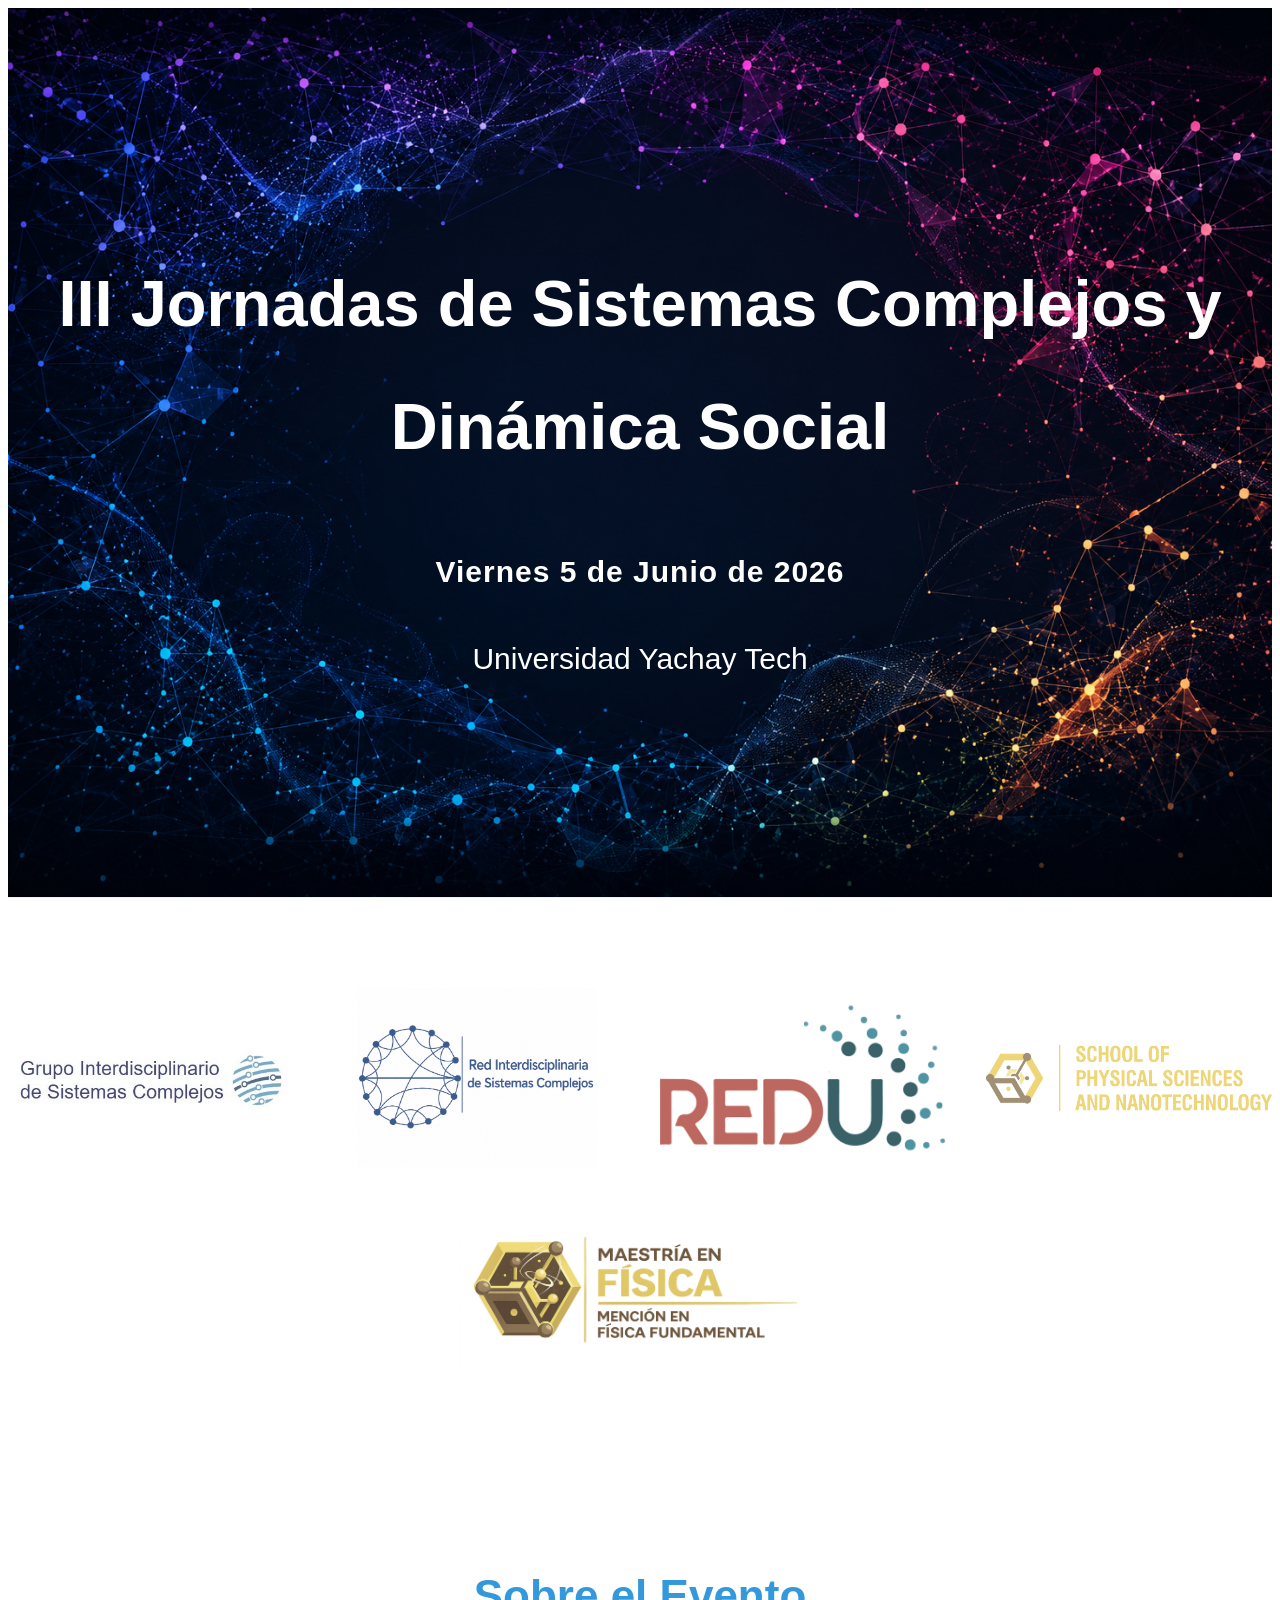
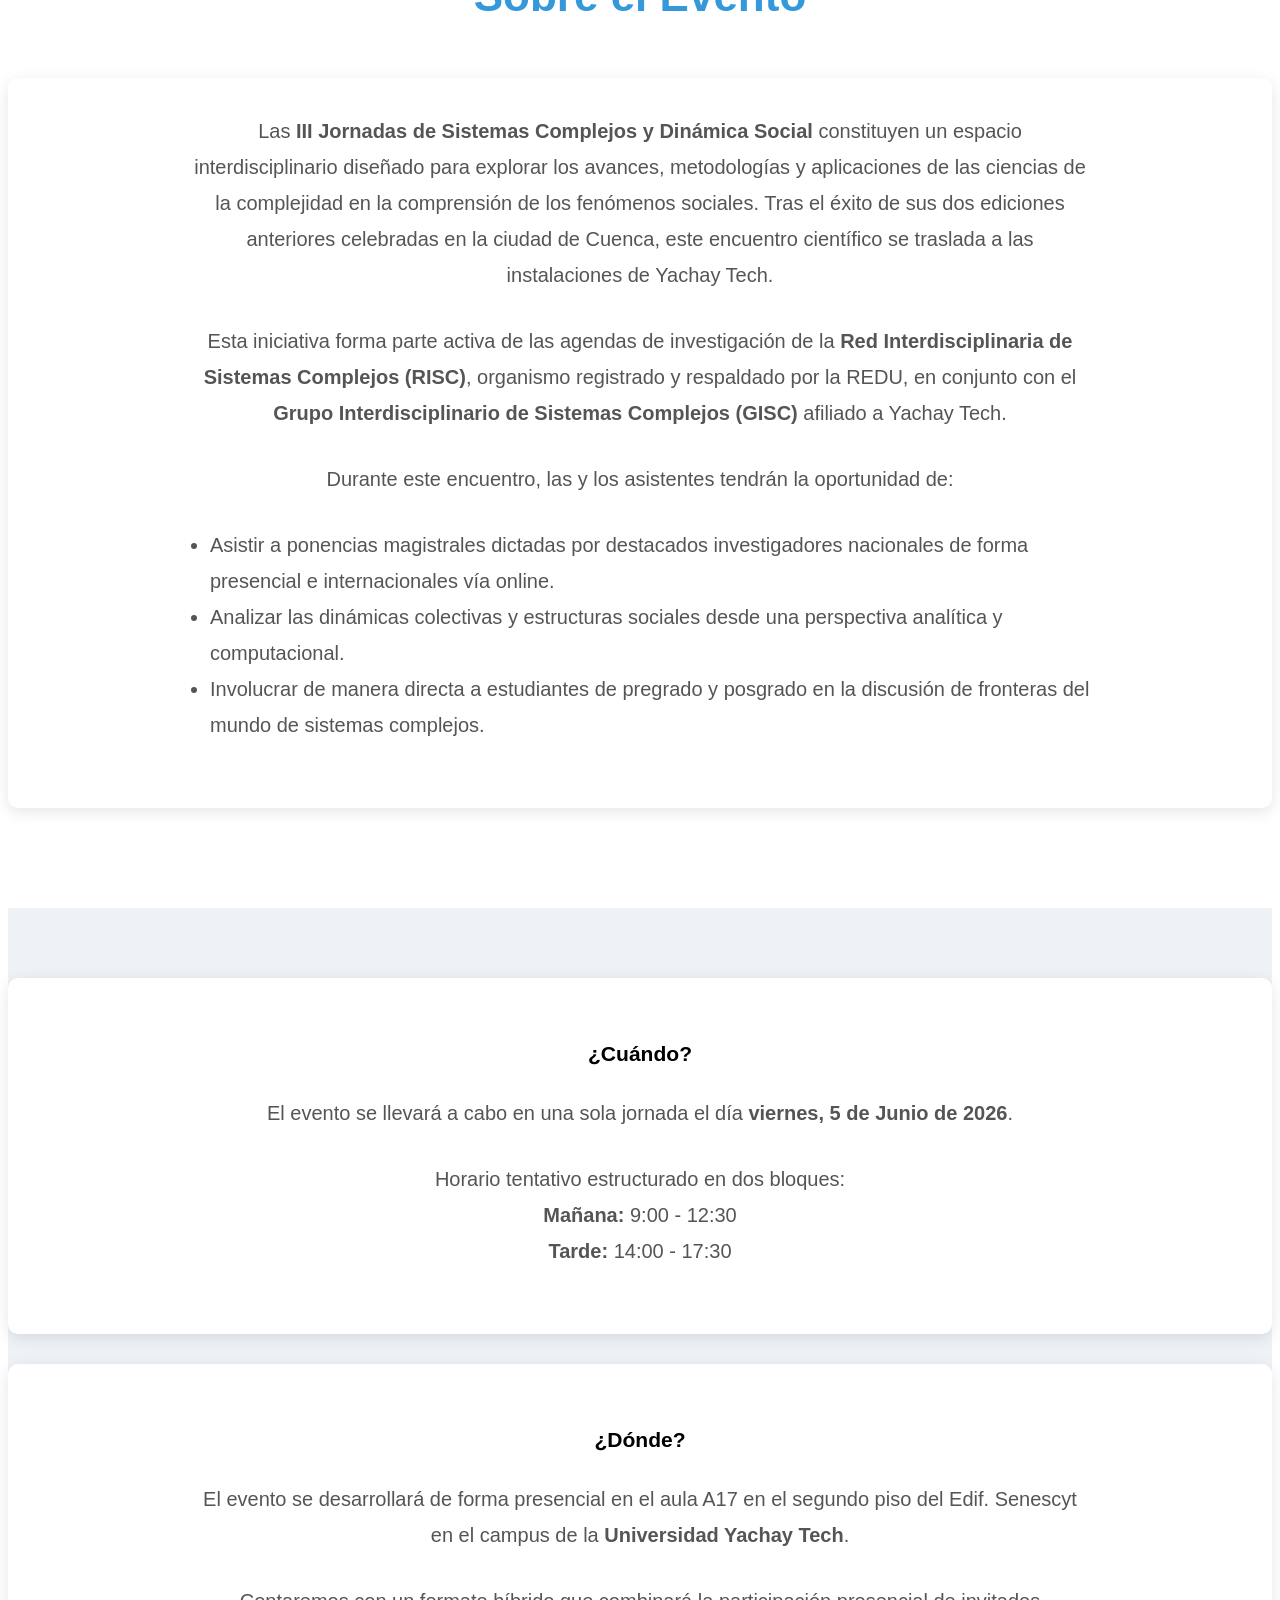
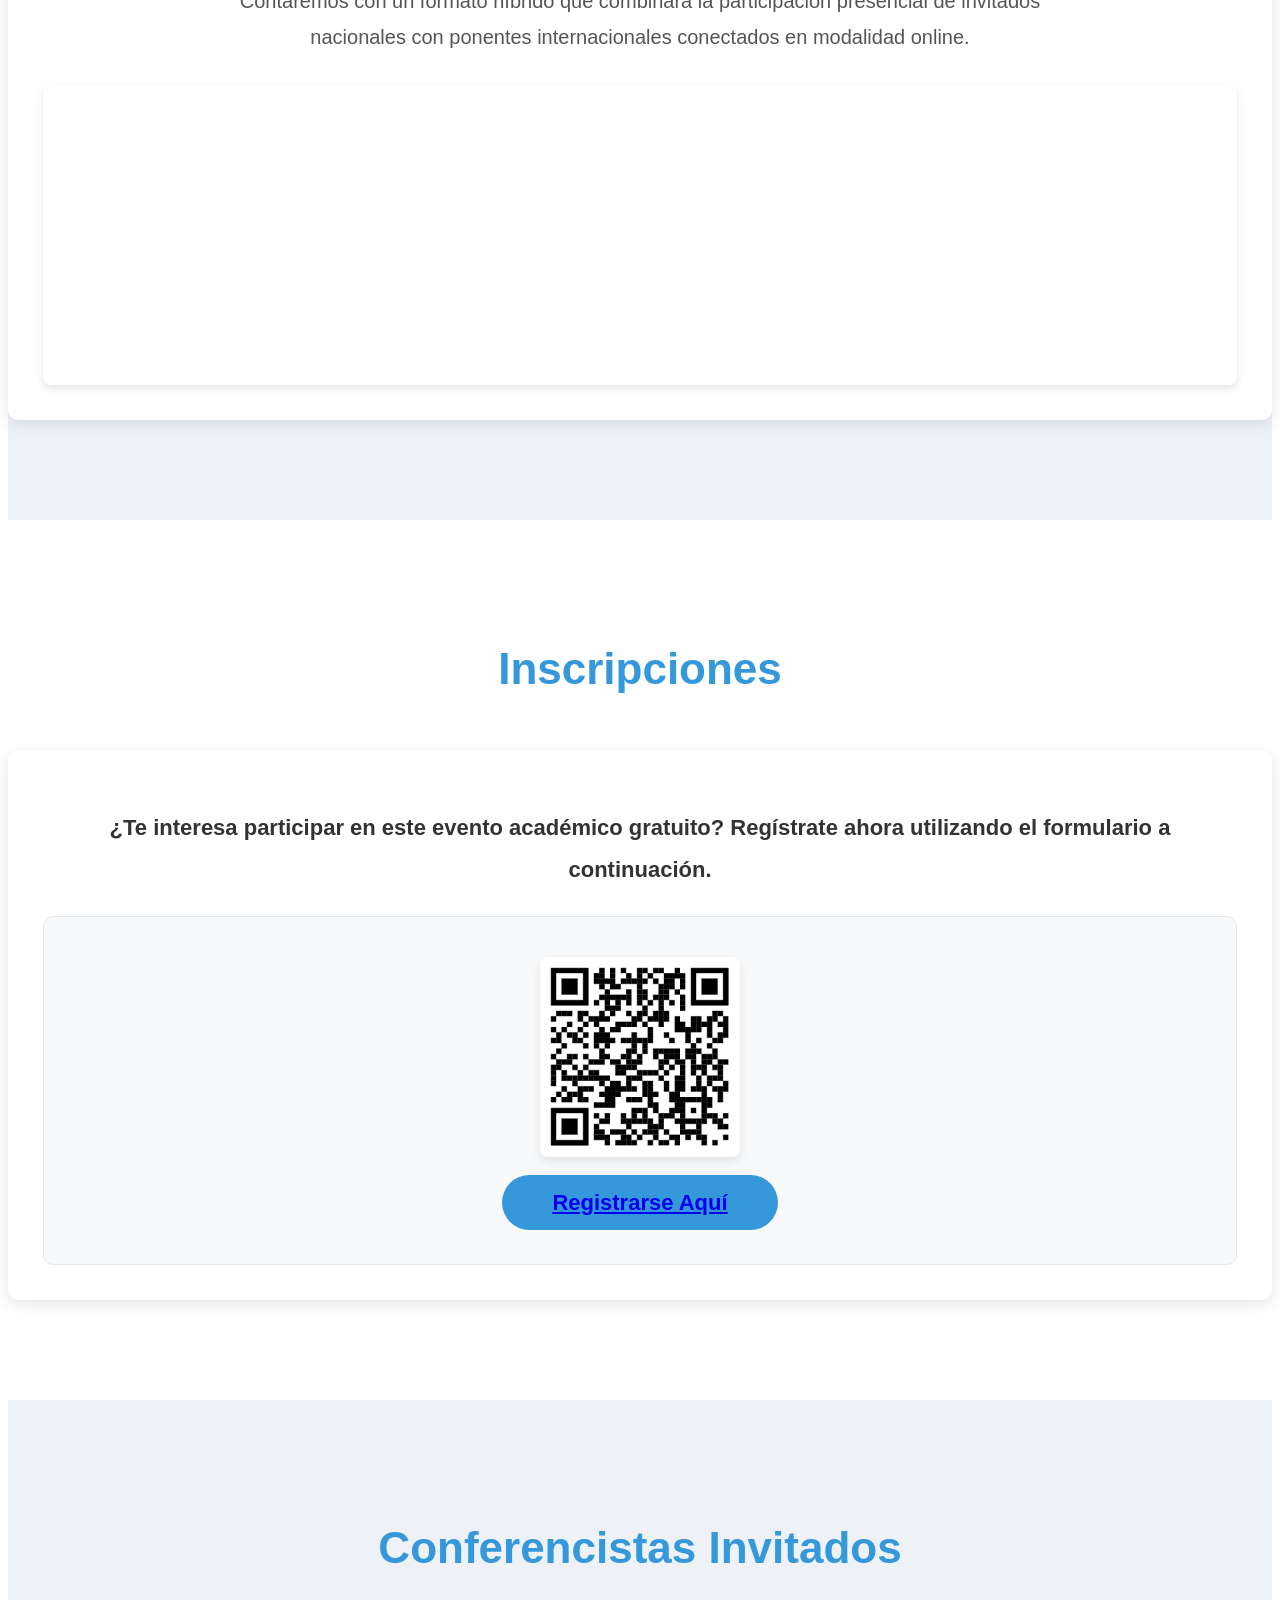
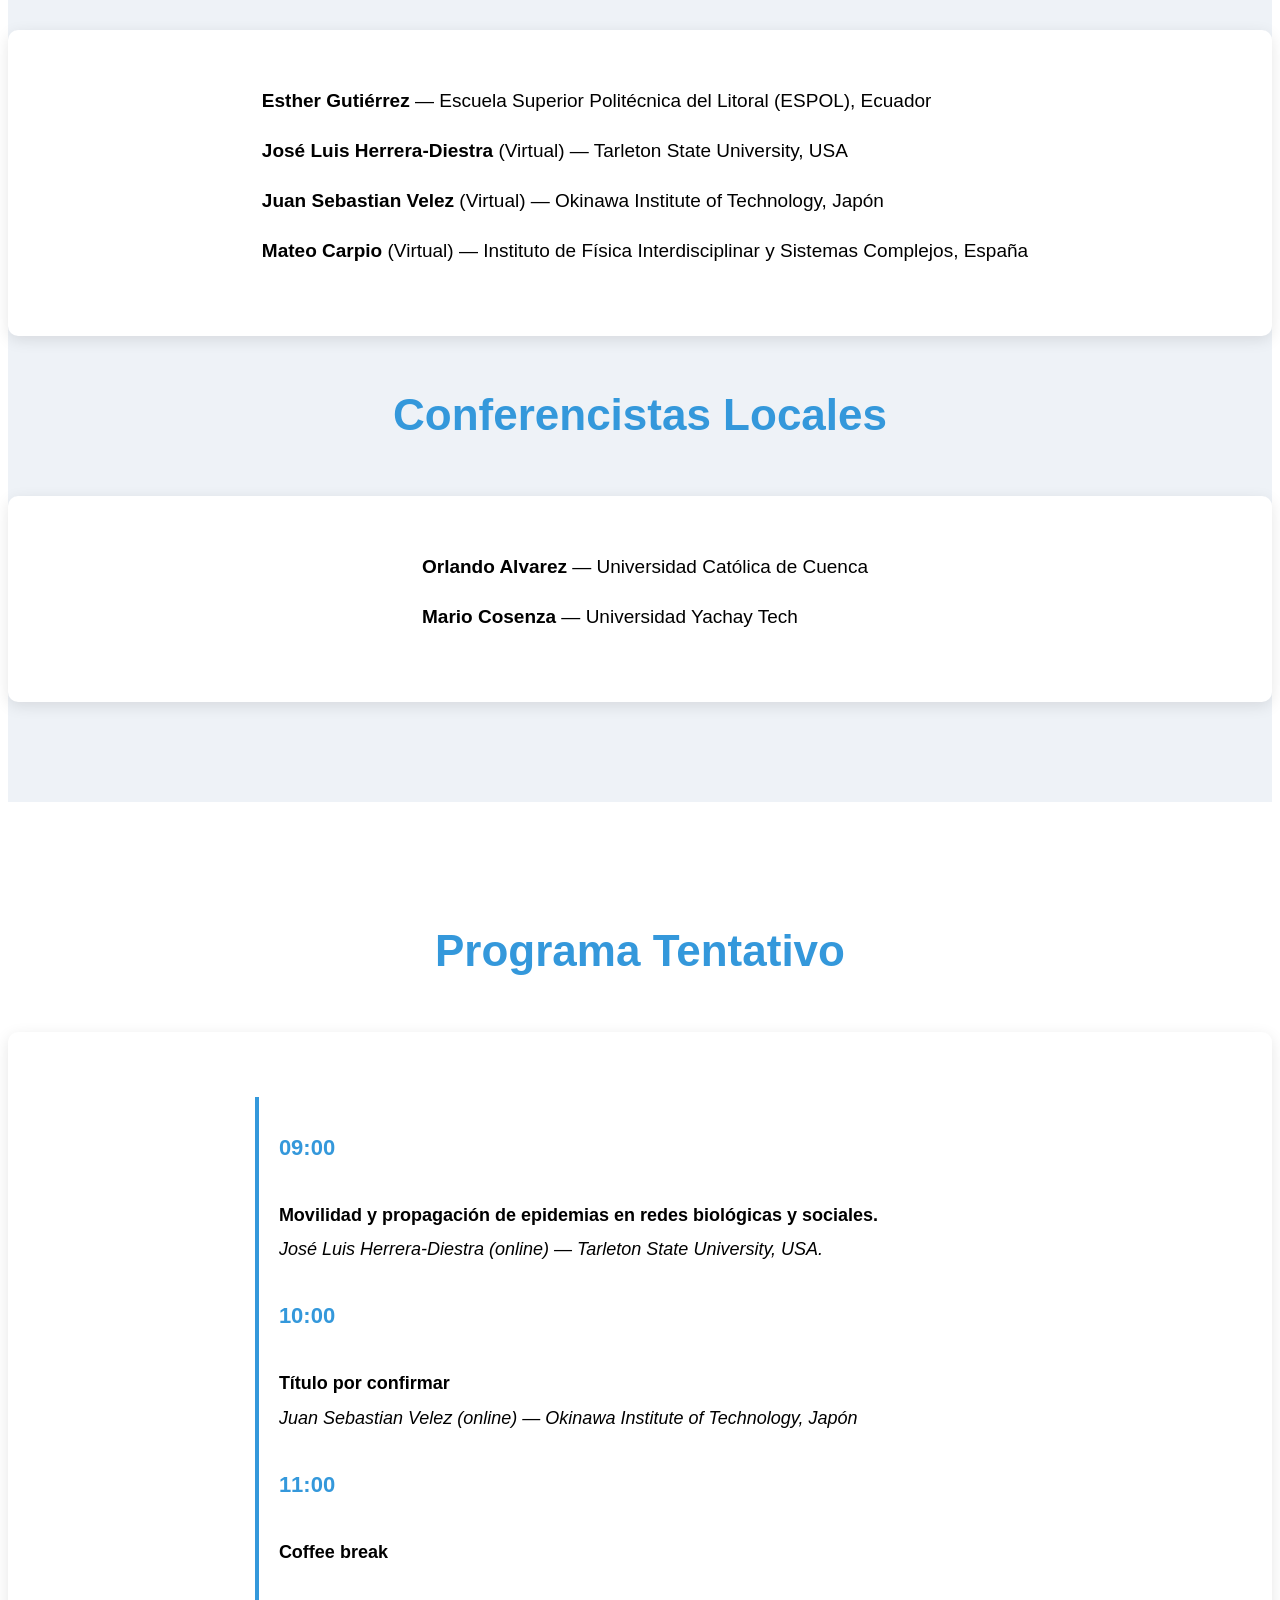
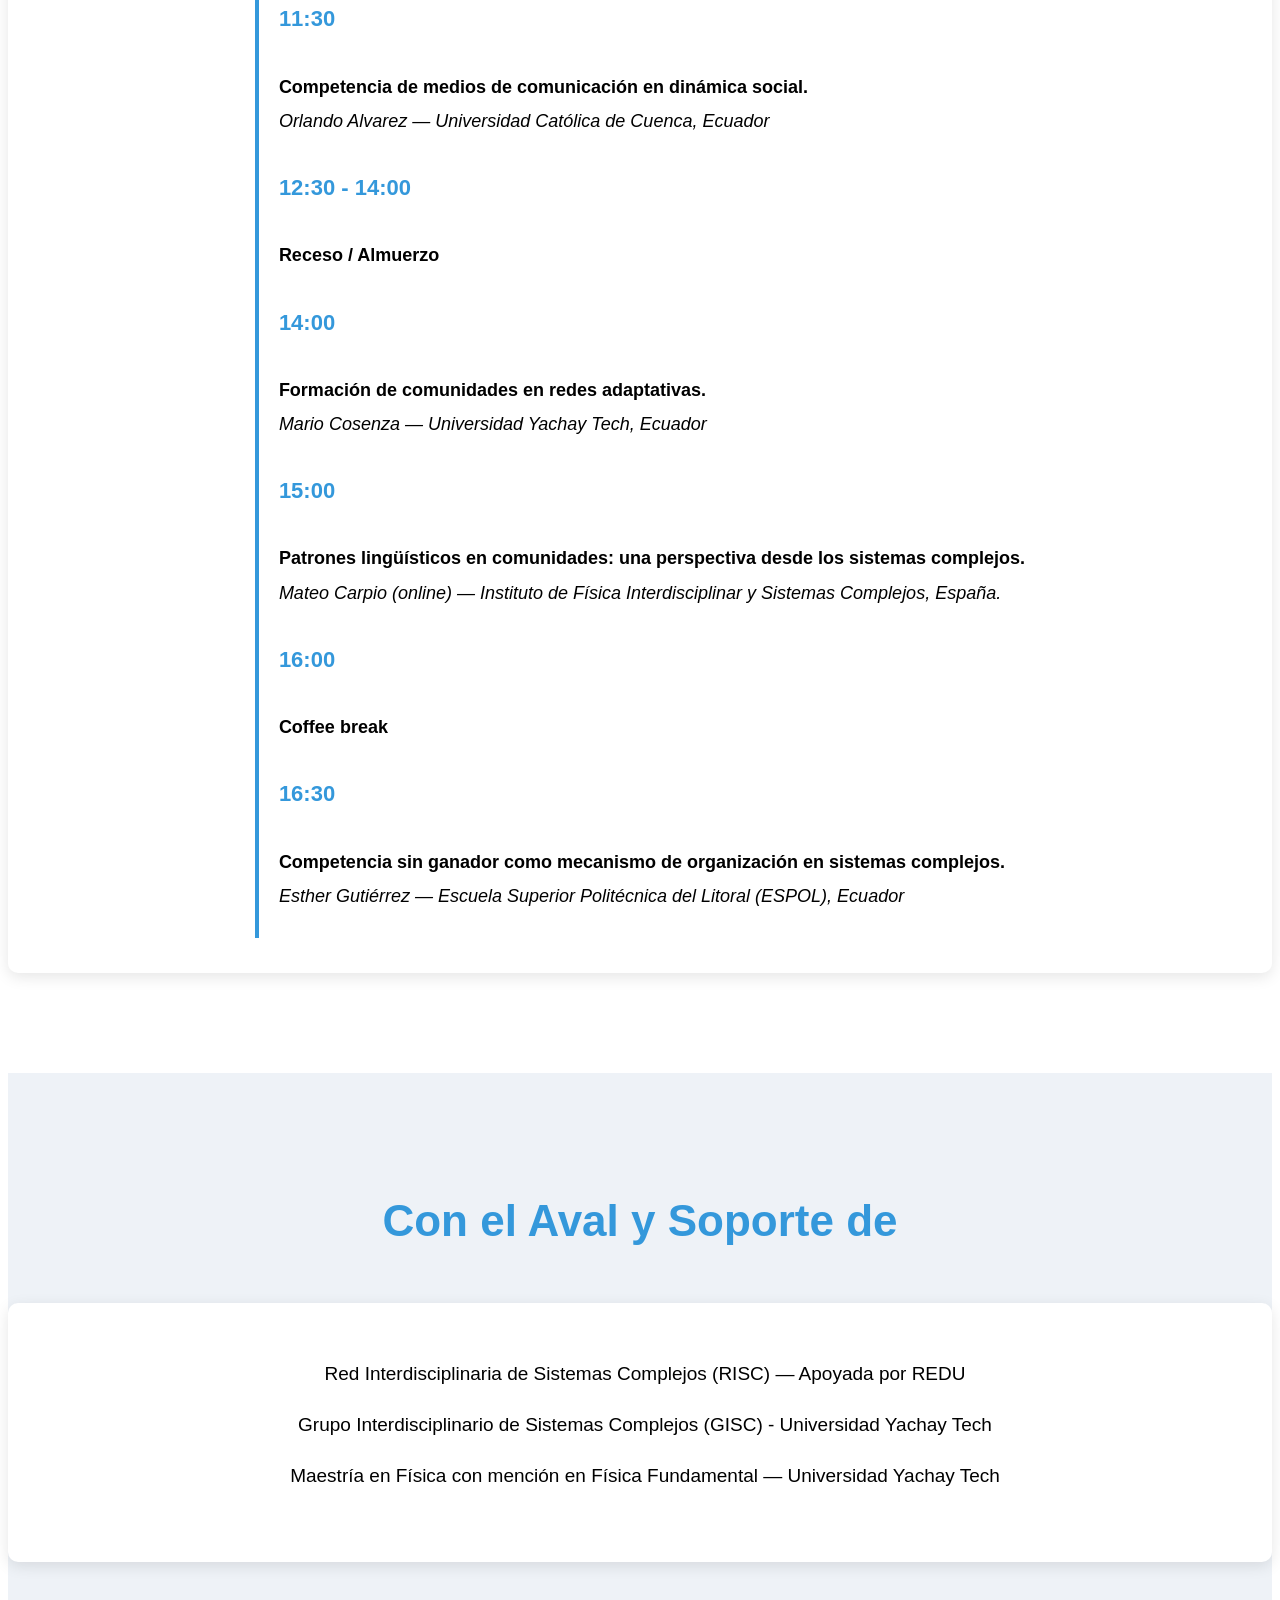
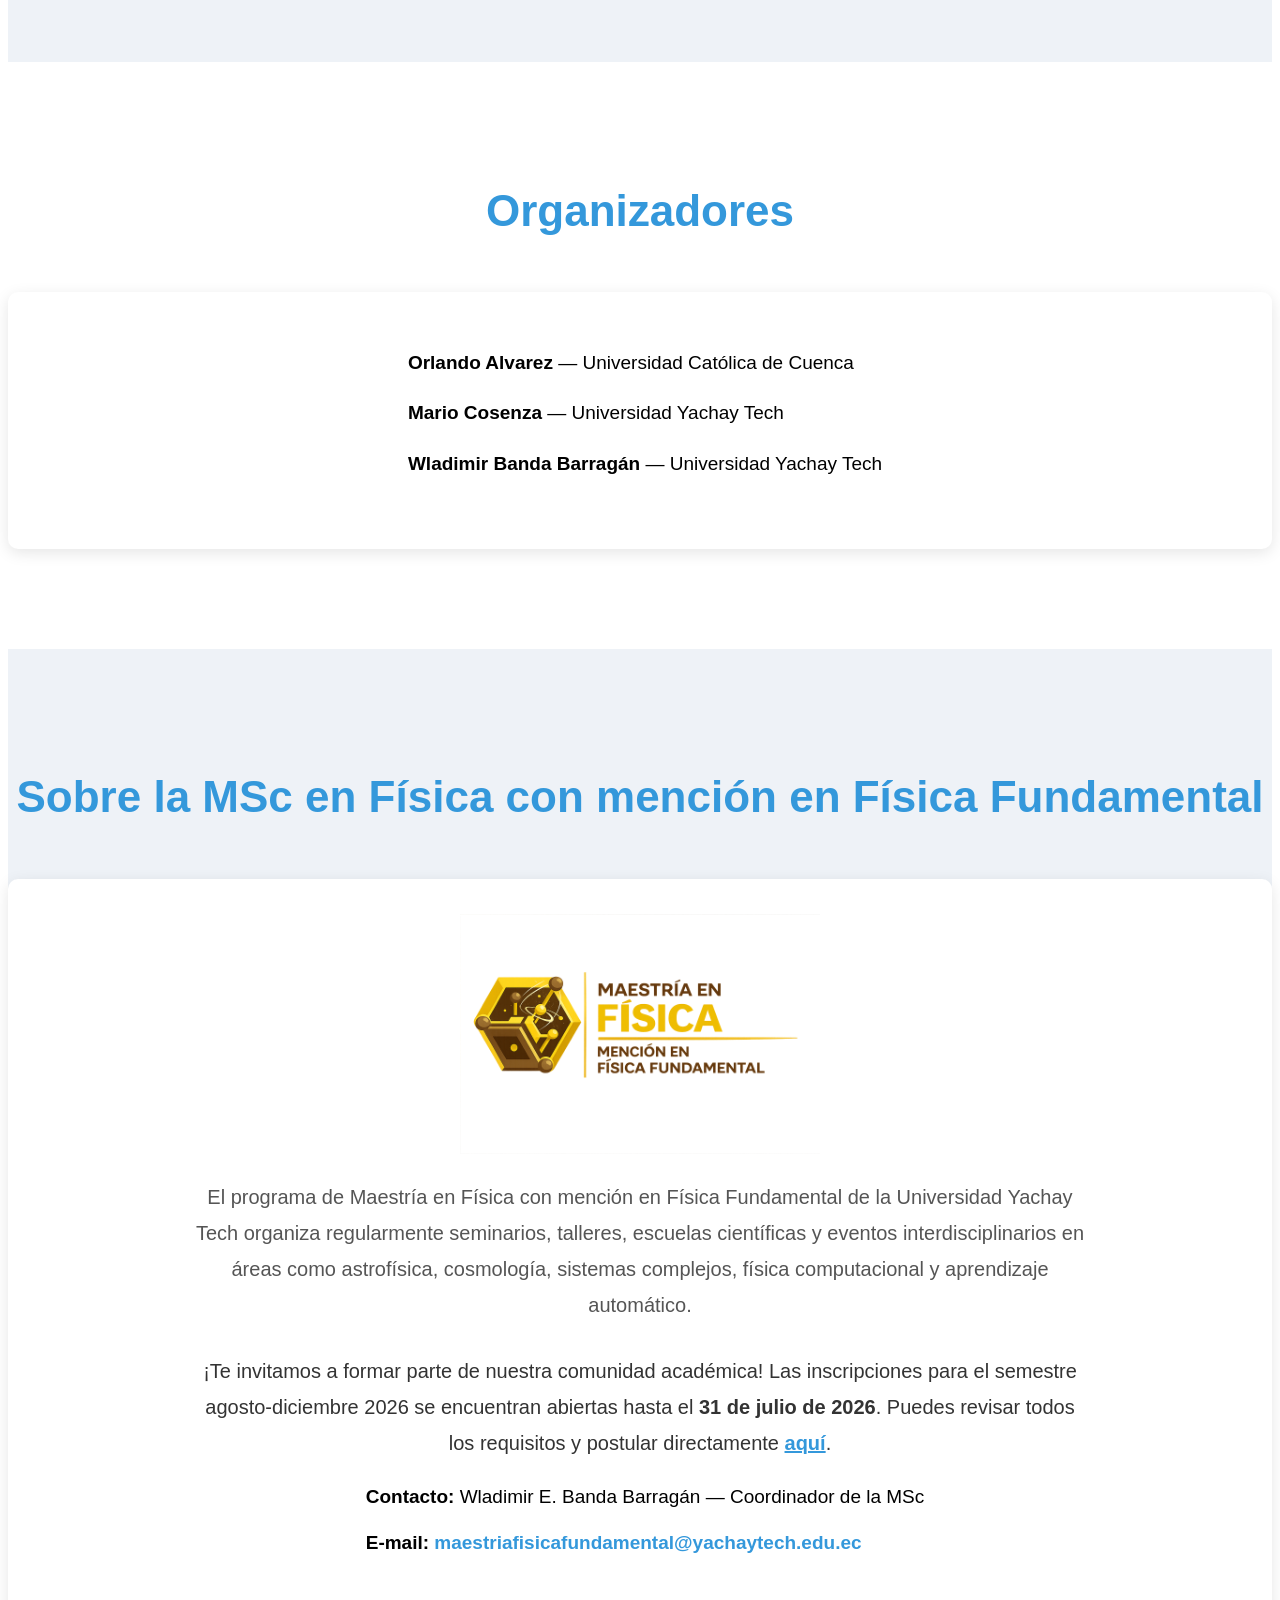
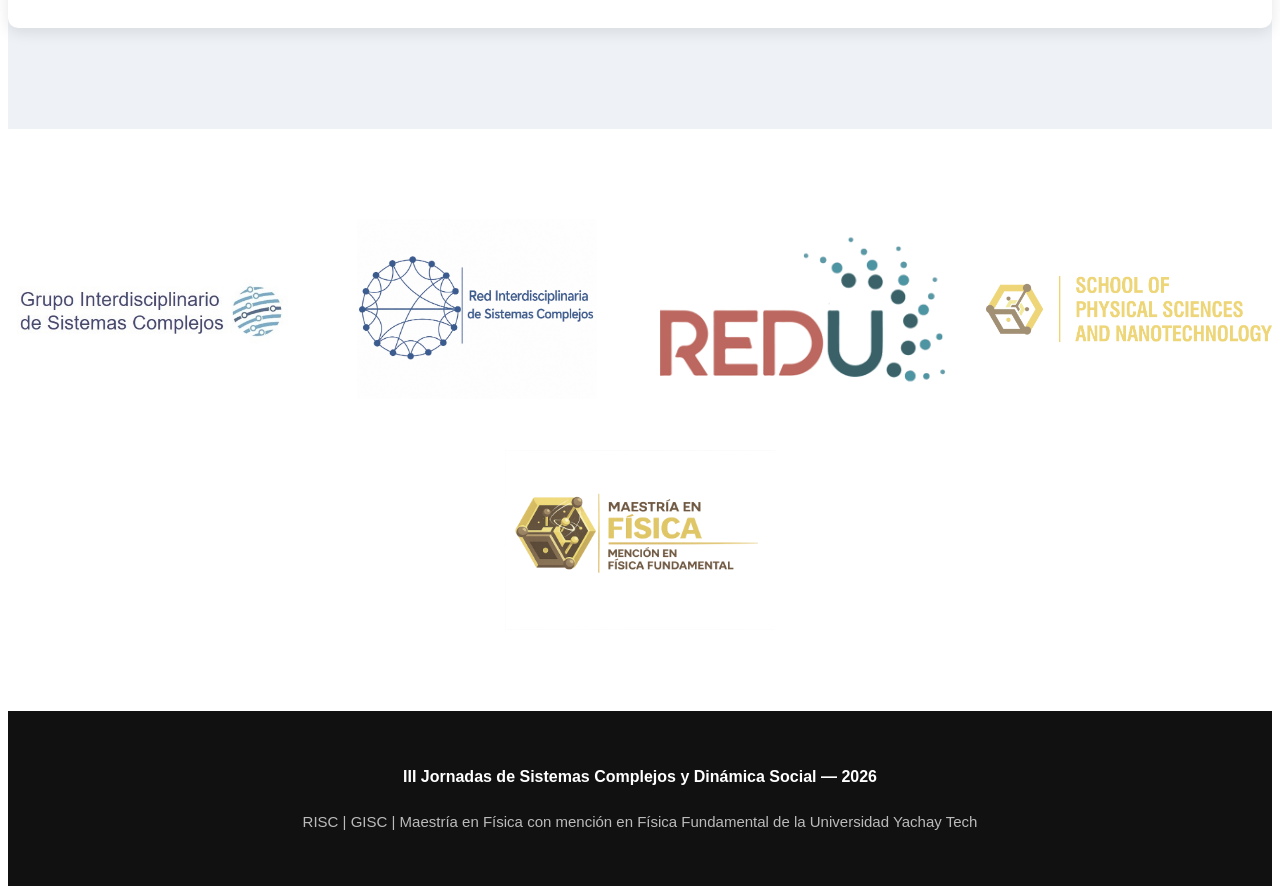
==== sistemas-complejos.html @ 07566db5 "Update sistemas-complejos.html" ====
<!doctype html>
<html lang="es">
<head>
<meta charset="utf-8">
<meta name="viewport" content="width=device-width, initial-scale=1, maximum-scale=1">

<title>III Jornadas de Sistemas Complejos y Dinámica Social - Junio 2026</title>
<link rel="stylesheet" href="css/bootstrap.min.css" />
<link rel="stylesheet" href="css/styles.css" />
<link href="css/font-awesome.min.css" rel="stylesheet">
<link rel="stylesheet" href="https://cdnjs.cloudflare.com/ajax/libs/animate.css/4.1.1/animate.min.css">

<style>

body {
  font-family: Arial, sans-serif;
  line-height: 1.9;
  font-size: 18px; /* Fuente general más grande */
}

.hero-section {
  background: url('images/sistemas_complejos.png') center center/cover no-repeat;;
  color: white;
  padding: 180px 0;
  text-align: center;
}

.hero-section h1 {
  font-size: 65px;
  font-weight: bold;
}

.hero-section p {
  font-size: 30px;
}

.section-title {
  margin-bottom: 40px;
  text-align: center;
}

.section-title h2 {
  font-size: 44px;
  color: #3498db;
}

.content-section {
  padding: 70px 0;
}

.info-card {
  background: #fff;
  padding: 35px;
  border-radius: 10px;
  box-shadow: 0 4px 15px rgba(0,0,0,0.1);
  margin-bottom: 30px;
  text-align: center; /* Centrado de texto dentro de las tarjetas */
  transition: all 0.3s ease;
}

.info-card:hover {
  transform: translateY(-5px);
}

.info-card ul {
  display: inline-block;
  text-align: left; /* Mantiene las viñetas alineadas pero el bloque centrado */
}

.timeline {
  border-left: 4px solid #3498db;
  padding-left: 20px;
  margin-top: 30px;
  display: inline-block;
  text-align: left;
}

.timeline-item {
  margin-bottom: 25px;
}

.timeline-item h4 {
  color: #3498db;
  font-size: 22px;
}

.speaker-list li,
.organizer-list li,
.sponsor-list li {
  margin-bottom: 14px;
  font-size: 19px;
}

/* Estilos para la Sección de Logos - ¡Tamaños Aumentados! */
.logos-container {
  display: flex;
  flex-wrap: wrap;
  justify-content: center;
  align-items: center;
  gap: 40px; /* Un poco más de separación para respirar al ser más grandes */
  margin-top: 20px;
}

.logo-item {
  flex: 1 1 calc(20% - 40px); /* 5 logos por fila en pantallas grandes */
  min-width: 260px; /* Aumentado para hacerlos más grandes */
  max-width: 360px; /* Aumentado para hacerlos más grandes */
  text-align: center;
}

.logo-item img {
  max-width: 100%;
  height: auto;
  max-height: 180px; /* Aumentado de 80px a 130px para mayor tamaño */
  object-fit: contain;
  filter: grayscale(40%) opacity(85%);
  transition: all 0.3s ease;
}

.logo-item img:hover {
  filter: grayscale(0%) opacity(100%);
  transform: scale(1.05);
}

.footer {
  background: #111;
  color: white;
  text-align: center;
  padding: 35px 0;
  font-size: 16px;
}

@media screen and (max-width: 768px) {

  .hero-section h1 {
    font-size: 38px;
  }

  .hero-section p {
    font-size: 20px;
  }
  
  .logo-item {
    flex: 1 1 calc(33.33% - 40px); /* 3 logos por fila en tablets */
  }

}

@media screen and (max-width: 480px) {
  .logo-item {
    flex: 1 1 calc(50% - 40px); /* 2 logos por fila en móviles pequeños */
  }
}

</style>
</head>

<body>

<section class="hero-section">

  <div class="container animate__animated animate__fadeIn">

    <h1>III Jornadas de Sistemas Complejos y Dinámica Social</h1>

    <p style="margin-top: 20px; font-weight: bold; letter-spacing: 1px;">
      Viernes 5 de Junio de 2026
    </p>

    <p>
      Universidad Yachay Tech
    </p>

  </div>

</section>

<!-- SECCIÓN DE LOGOS -->
<section class="content-section" style="background-color: #ffffff; border-top: 1px solid #eef2f7;">
  <div class="container">
    <div class="logos-container">
      
      <div class="logo-item">
        <img src="images/logo1.jpeg" alt="Logo Institución 1">
      </div>
      
      <div class="logo-item">
        <img src="images/logo2.jpeg" alt="Logo Institución 2">
      </div>
      
      <div class="logo-item">
        <img src="images/logo3.png" alt="Logo Institución 3">
      </div>
      
      <div class="logo-item">
        <img src="images/logo4.png" alt="Logo Institución 4">
      </div>
      
      <div class="logo-item">
        <img src="images/logo5_v2.png" alt="Logo Institución 5">
      </div>
      
    </div>
  </div>
</section>
<!-- Fin sección de logos -->


<section class="content-section">

  <div class="container">

    <div class="section-title">
      <h2>Sobre el Evento</h2>
    </div>

    <div class="row">

      <div class="col-md-12">

        <div class="info-card">

          <p style="font-size: 20px; color: #555; max-width: 900px; margin: 0 auto 30px auto; line-height: 1.8;">
            Las <strong>III Jornadas de Sistemas Complejos y Dinámica Social</strong> constituyen un espacio 
            interdisciplinario diseñado para explorar los avances, metodologías y aplicaciones de las ciencias 
            de la complejidad en la comprensión de los fenómenos sociales. Tras el éxito de sus dos ediciones 
            anteriores celebradas en la ciudad de Cuenca, este encuentro científico se traslada a las instalaciones 
            de Yachay Tech.
          </p>

          <p style="font-size: 20px; color: #555; max-width: 900px; margin: 0 auto 30px auto; line-height: 1.8;">
            Esta iniciativa forma parte activa de las agendas de investigación de la <strong>Red Interdisciplinaria de Sistemas Complejos (RISC)</strong>, 
            organismo registrado y respaldado por la REDU, en conjunto con el <strong>Grupo Interdisciplinario de Sistemas Complejos (GISC)</strong> 
            afiliado a Yachay Tech.
          </p>

          <p style="font-size: 20px; color: #555; max-width: 900px; margin: 0 auto 30px auto; line-height: 1.8;">
            Durante este encuentro, las y los asistentes tendrán la oportunidad de:
          </p>

          <ul style="font-size: 20px; color: #555; max-width: 900px; margin: 0 auto 30px auto; line-height: 1.8;">
            <li>Asistir a ponencias magistrales dictadas por destacados investigadores nacionales de forma presencial e internacionales vía online.</li>
            <li>Analizar las dinámicas colectivas y estructuras sociales desde una perspectiva analítica y computacional.</li>
            <li>Involucrar de manera directa a estudiantes de pregrado y posgrado en la discusión de fronteras del mundo de sistemas complejos.</li>
          </ul>

        </div>

      </div>

    </div>

  </div>

</section>


<section class="content-section" style="background-color: #eef2f7;">

  <div class="container">

    <div class="row">

      <div class="col-md-6">

        <div class="info-card">

          <h3><i class="fa fa-calendar"></i> ¿Cuándo?</h3>

          <p style="font-size: 20px; color: #555; max-width: 900px; margin: 0 auto 30px auto; line-height: 1.8;">
            El evento se llevará a cabo en una sola jornada el día <strong>viernes, 5 de Junio de 2026</strong>.
          </p>
          
          <p style="font-size: 20px; color: #555; max-width: 900px; margin: 0 auto 30px auto; line-height: 1.8;">
            Horario tentativo estructurado en dos bloques:<br>
            <strong>Mañana:</strong> 9:00 - 12:30<br>
            <strong>Tarde:</strong> 14:00 - 17:30
          </p>

        </div>

      </div>

<div class="col-md-6">

        <div class="info-card">

          <h3><i class="fa fa-map-marker"></i> ¿Dónde?</h3>

          <p style="font-size: 20px; color: #555; max-width: 900px; margin: 0 auto 30px auto; line-height: 1.8;">
            El evento se desarrollará de forma presencial en el aula A17 en el segundo piso del Edif. Senescyt en el campus de la <strong>Universidad Yachay Tech</strong>.
          </p>

          <p style="font-size: 20px; color: #555; max-width: 900px; margin: 0 auto 30px auto; line-height: 1.8;">
            Contaremos con un formato híbrido que combinará la participación presencial de invitados nacionales con ponentes internacionales conectados en modalidad online.
          </p>

          <div style="margin-top: 20px; border-radius: 8px; overflow: hidden; box-shadow: 0 4px 10px rgba(0,0,0,0.1);">
            <iframe 
              src="https://www.google.com/maps/embed?pb=!1m18!1m12!1m3!1d4228.685130915174!2d-78.17273988921886!3d0.40674679958755505!2m3!1f0!2f0!3f0!3m2!1i1024!2i768!4f13.1!3m3!1m2!1s0x8e2a3b2178d48a75%3A0xcd51389b0c28dfd7!2s%22Edificio%20Senescyt%22%20Universidad%20Yachay%20Tech!5e1!3m2!1sen!2sec!4v1779388366268!5m2!1sen!2sec" 
              width="100%" 
              height="300" 
              style="border:0; display: block;" 
              allowfullscreen="" 
              loading="lazy" 
              referrerpolicy="no-referrer-when-downgrade">
            </iframe>
          </div>

        </div>

      </div>

    </div>

  </div>

</section>


<!-- Registration section start (Movido aquí) -->
<section id="registration" class="content-section">
  <div class="container">
    <div class="section-title">
      <h2>Inscripciones</h2>
    </div>
    <div class="row">
      <div class="col-md-12">
        <div class="info-card">

          <p style="font-size: 22px; font-weight: bold; color: #333; margin-bottom: 25px;">
            ¿Te interesa participar en este evento académico gratuito?
            Regístrate ahora utilizando el formulario a continuación.
          </p>

          <div style="padding: 40px 20px; background: #f8f9fa; border-radius: 10px; border: 1px solid #e1e8ed; margin-top: 20px; text-align: center;">
            
            <!-- Imagen del código QR -->
            <img src="images/qr-sistemas-complejos.png" 
                 alt="Código QR para registro" 
                 style="display: block; margin: 0 auto 25px auto; max-width: 200px; border-radius: 8px; box-shadow: 0 4px 10px rgba(0,0,0,0.1);">

            <!-- Botón de registro -->
            <a href="https://forms.gle/QWffEZeSFnXKt1Bp9"
               target="_blank"
               class="btn btn-lg btn-primary"
               style="padding: 15px 50px; font-size: 22px; border-radius: 50px; background-color: #3498db; border-color: #3498db; font-weight: bold; transition: background 0.2s;">
              Registrarse Aquí
            </a>
            
          </div>

        </div>
      </div>
    </div>
  </div>
</section>
<!-- Registration section end -->


<section class="content-section" style="background-color: #eef2f7;">

  <div class="container">

    <div class="section-title">
      <h2>Conferencistas Invitados</h2>
    </div>

    <div class="info-card">

      <ul class="speaker-list" style="list-style-type: none; padding-left: 0;">
        <li><i class="fa fa-user" style="color: #3498db; margin-right: 10px;"></i> <strong>Esther Gutiérrez</strong> — Escuela Superior Politécnica del Litoral (ESPOL), Ecuador</li>
        <li><i class="fa fa-video-camera" style="color: #e74c3c; margin-right: 10px;"></i> <strong>José Luis Herrera-Diestra</strong> (Virtual) — Tarleton State University, USA</li>
        <li><i class="fa fa-video-camera" style="color: #e74c3c; margin-right: 10px;"></i> <strong>Juan Sebastian Velez</strong> (Virtual) — Okinawa Institute of Technology, Japón</li>
        <li><i class="fa fa-video-camera" style="color: #e74c3c; margin-right: 10px;"></i> <strong>Mateo Carpio</strong> (Virtual) — Instituto de Física Interdisciplinar y Sistemas Complejos, España</li>
      </ul>

    </div>

      <div class="section-title">
      <h2>Conferencistas Locales</h2>
    </div>

    <div class="info-card">

      <ul class="speaker-list" style="list-style-type: none; padding-left: 0;">
        <li><i class="fa fa-briefcase" style="color: #3498db; margin-right: 10px;"></i> <strong>Orlando Alvarez</strong> — Universidad Católica de Cuenca</li>
        <li><i class="fa fa-briefcase" style="color: #3498db; margin-right: 10px;"></i> <strong>Mario Cosenza</strong> — Universidad Yachay Tech</li>
      </ul>

    </div>

  </div>

</section>


<section class="content-section">

  <div class="container">

    <div class="section-title">
      <h2>Programa Tentativo</h2>
    </div>

    <div class="info-card">

      <div class="timeline">

        <div class="timeline-item">
          <h4>09:00</h4>
          <p><strong>Movilidad y propagación de epidemias en redes biológicas y sociales.</strong><br>
          <em>José Luis Herrera-Diestra (online) — Tarleton State University, USA.</em></p>
        </div>

        <div class="timeline-item">
          <h4>10:00</h4>
          <p><strong>Título por confirmar</strong><br>
          <em>Juan Sebastian Velez (online) — Okinawa Institute of Technology, Japón</em></p>
        </div>

        <div class="timeline-item">
          <h4>11:00</h4>
          <p><strong>Coffee break</strong></p>
        </div>

        <div class="timeline-item">
          <h4>11:30</h4>
          <p><strong>Competencia de medios de comunicación en dinámica social.</strong><br>
          <em>Orlando Alvarez — Universidad Católica de Cuenca, Ecuador</em></p>
        </div>

        <div class="timeline-item">
          <h4>12:30 - 14:00</h4>
          <p><strong>Receso / Almuerzo</strong></p>
        </div>

        <div class="timeline-item">
          <h4>14:00</h4>
          <p><strong>Formación de comunidades en redes adaptativas.</strong><br>
          <em>Mario Cosenza — Universidad Yachay Tech, Ecuador</em></p>
        </div>

        <div class="timeline-item">
          <h4>15:00</h4>
          <p><strong>Patrones lingüísticos en comunidades: una perspectiva desde los sistemas complejos.</strong><br>
          <em>Mateo Carpio (online) — Instituto de Física Interdisciplinar y Sistemas Complejos, España.</em></p>
        </div>

        <div class="timeline-item">
          <h4>16:00</h4>
          <p><strong>Coffee break</strong></p>
        </div>

        <div class="timeline-item">
          <h4>16:30</h4>
          <p><strong>Competencia sin ganador como mecanismo de organización en sistemas complejos.</strong><br>
          <em>Esther Gutiérrez — Escuela Superior Politécnica del Litoral (ESPOL), Ecuador</em></p>
        </div>

      </div>

    </div>

  </div>

</section>


<section class="content-section" style="background-color: #eef2f7;">

  <div class="container">

    <div class="section-title">
      <h2>Con el Aval y Soporte de</h2>
    </div>

    <div class="info-card">

      <ul class="sponsor-list" style="list-style-type: none; padding-left: 0; text-align: center;">
        <li style="margin-bottom: 15px;"><i class="fa fa-university" style="color: #3498db; margin-right: 10px;"></i> Red Interdisciplinaria de Sistemas Complejos (RISC) — Apoyada por REDU</li>
        <li style="margin-bottom: 15px;"><i class="fa fa-flask" style="color: #3498db; margin-right: 10px;"></i> Grupo Interdisciplinario de Sistemas Complejos (GISC) - Universidad Yachay Tech</li>
        <li style="margin-bottom: 15px;"><i class="fa fa-graduation-cap" style="color: #3498db; margin-right: 10px;"></i> Maestría en Física con mención en Física Fundamental  — Universidad Yachay Tech</li>  
      </ul>


    </div>

  </div>

</section>


<section class="content-section">

  <div class="container">

    <div class="section-title">
      <h2>Organizadores</h2>
    </div>

    <div class="info-card">

      <ul class="organizer-list" style="list-style-type: none; padding-left: 0;">
        <li><i class="fa fa-briefcase" style="color: #3498db; margin-right: 10px;"></i> <strong>Orlando Alvarez</strong> — Universidad Católica de Cuenca</li>
        <li><i class="fa fa-briefcase" style="color: #3498db; margin-right: 10px;"></i> <strong>Mario Cosenza</strong> — Universidad Yachay Tech</li>
        <li><i class="fa fa-briefcase" style="color: #3498db; margin-right: 10px;"></i> <strong>Wladimir Banda Barragán</strong> — Universidad Yachay Tech</li>
      </ul>

    </div>

  </div>

</section>

<section class="content-section" style="background-color: #eef2f7;">

  <div class="container">

    <div class="section-title">
      <h2>Sobre la MSc en Física con mención en Física Fundamental</h2>
    </div>

    <div class="info-card">

      <img src="images/logo5.png" 
           alt="Logo MSc en Física Fundamental" 
           style="display: block; margin: 0 auto 25px auto; max-height: 240px; max-width: 100%; object-fit: contain;">

      <p style="font-size: 20px; color: #555; max-width: 900px; margin: 0 auto 30px auto; line-height: 1.8;">
        El programa de Maestría en Física con mención en Física Fundamental de la Universidad Yachay Tech organiza regularmente 
        seminarios, talleres, escuelas científicas y eventos interdisciplinarios en áreas como 
        astrofísica, cosmología, sistemas complejos, física computacional y aprendizaje automático.
      </p>

      <p style="font-size: 20px; color: #333; max-width: 900px; margin: 25px auto 0 auto; line-height: 1.8;">
        ¡Te invitamos a formar parte de nuestra comunidad académica! Las inscripciones para el semestre agosto-diciembre 2026 se encuentran abiertas hasta el <strong>31 de julio de 2026</strong>. 
        Puedes revisar todos los requisitos y postular directamente <a href="https://yachaytech.edu.ec/maestria-en-fisica-mencion-fisica-fundamental/" target="_blank" style="color: #3498db; font-weight: bold; text-decoration: underline;">aquí</a>.
      </p>

      <ul class="organizer-list" style="list-style-type: none; padding-left: 0;">
        <li style="margin-bottom: 10px;">
          <i class="fa fa-briefcase" style="color: #3498db; margin-right: 10px;"></i> <strong>Contacto:</strong> Wladimir E. Banda Barragán — Coordinador de la MSc
        </li>
        <li>
          <i class="fa fa-envelope" style="color: #3498db; margin-right: 10px;"></i> 
          <strong>E-mail:</strong> <a href="mailto:maestriafisicafundamental@yachaytech.edu.ec" style="color: #3498db; text-decoration: none; font-weight: bold; transition: color 0.3s;" onmouseover="this.style.color='#3498db'" onmouseout="this.style.color='#333'">
            maestriafisicafundamental@yachaytech.edu.ec
          </a>
        </li>
      </ul>

    </div>

  </div>

</section>

<!-- SECCIÓN DE LOGOS -->
<section class="content-section" style="background-color: #ffffff; border-top: 1px solid #eef2f7;">
  <div class="container">
    <div class="logos-container">
      
      <div class="logo-item">
        <img src="images/logo1.jpeg" alt="Logo Institución 1">
      </div>
      
      <div class="logo-item">
        <img src="images/logo2.jpeg" alt="Logo Institución 2">
      </div>
      
      <div class="logo-item">
        <img src="images/logo3.png" alt="Logo Institución 3">
      </div>
      
      <div class="logo-item">
        <img src="images/logo4.png" alt="Logo Institución 4">
      </div>
      
      <div class="logo-item">
        <img src="images/logo5.png" alt="Logo Institución 5">
      </div>
      
    </div>
  </div>
</section>
<!-- Fin sección de logos -->




<footer class="footer">

  <div class="container">

    <p style="margin-bottom: 5px; font-weight: bold;">
      III Jornadas de Sistemas Complejos y Dinámica Social — 2026
    </p>

    <p style="font-size: 15px; color: #bbb;">
      RISC | GISC | Maestría en Física con mención en Física Fundamental  de la Universidad Yachay Tech
    </p>

  </div>

</footer>


<script src="js/jquery-1.8.2.min.js"></script>
<script src="js/bootstrap.min.js"></script>

</body>
</html>
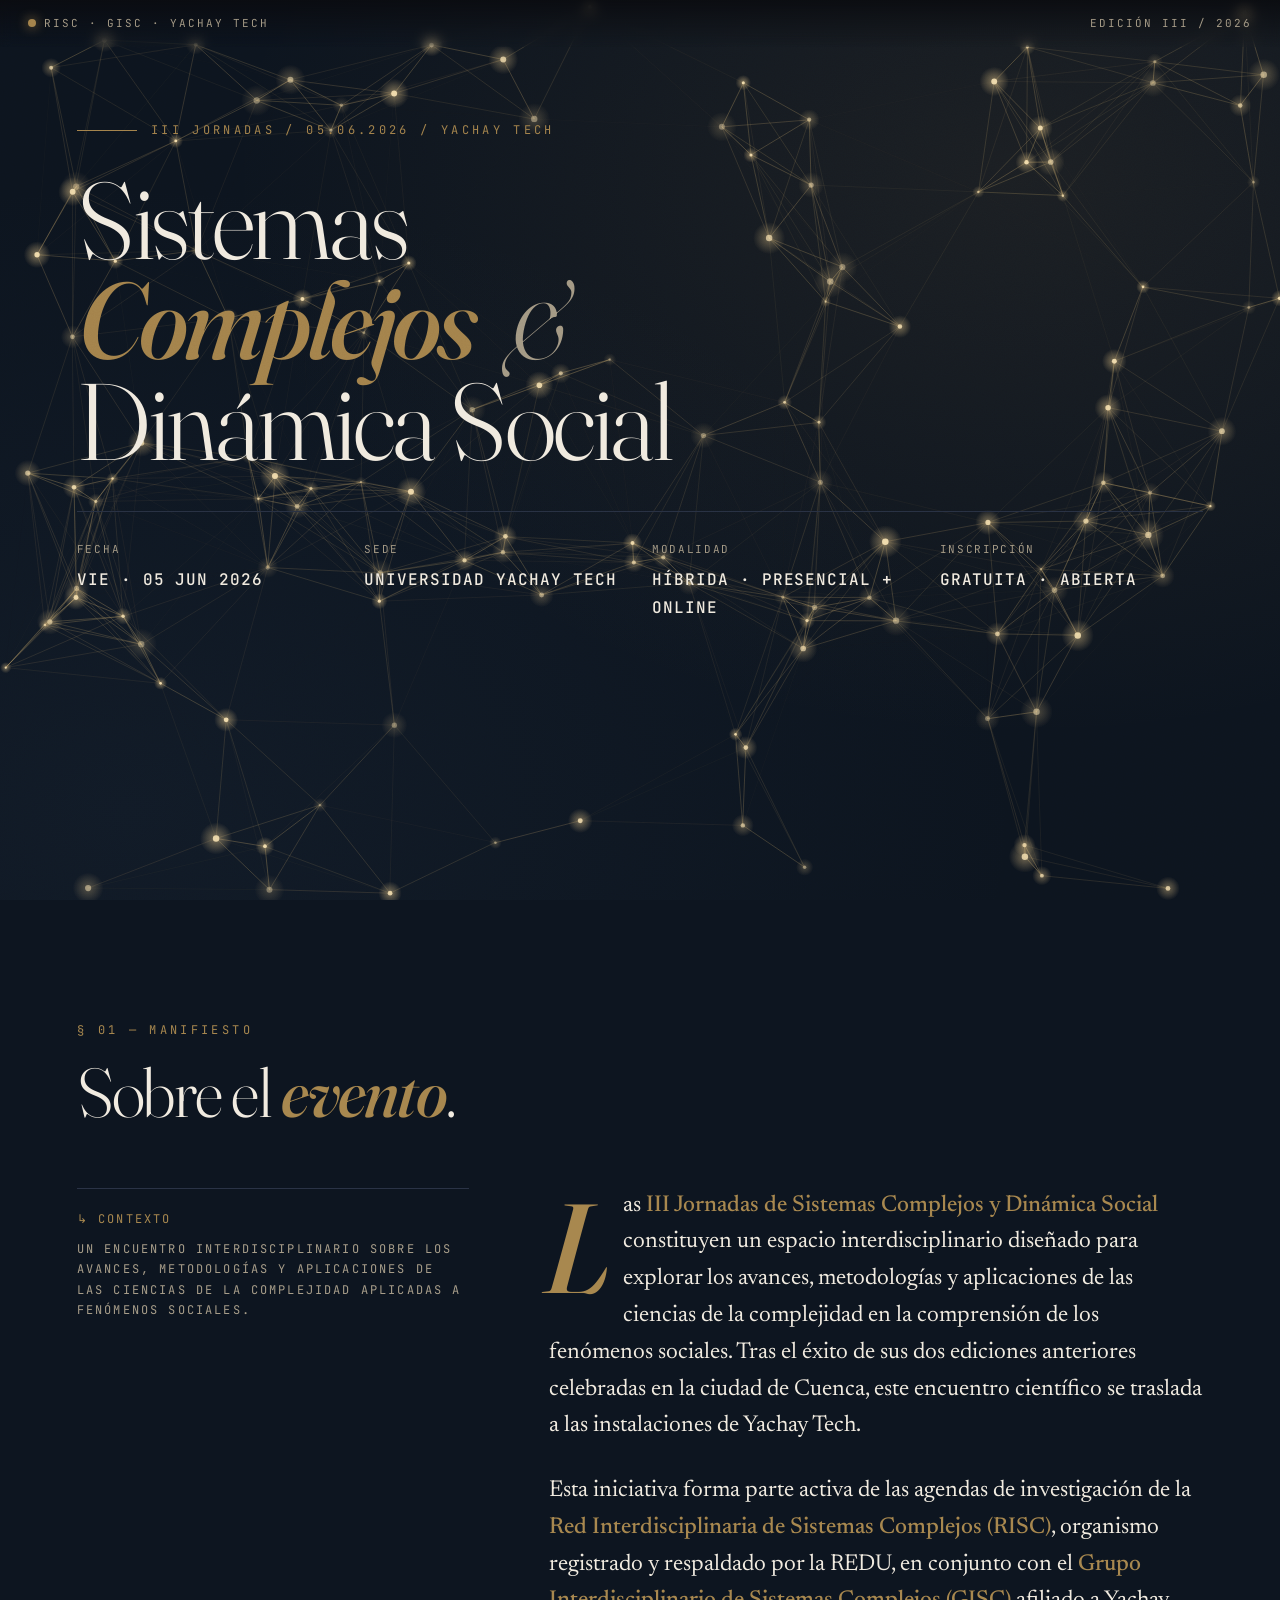
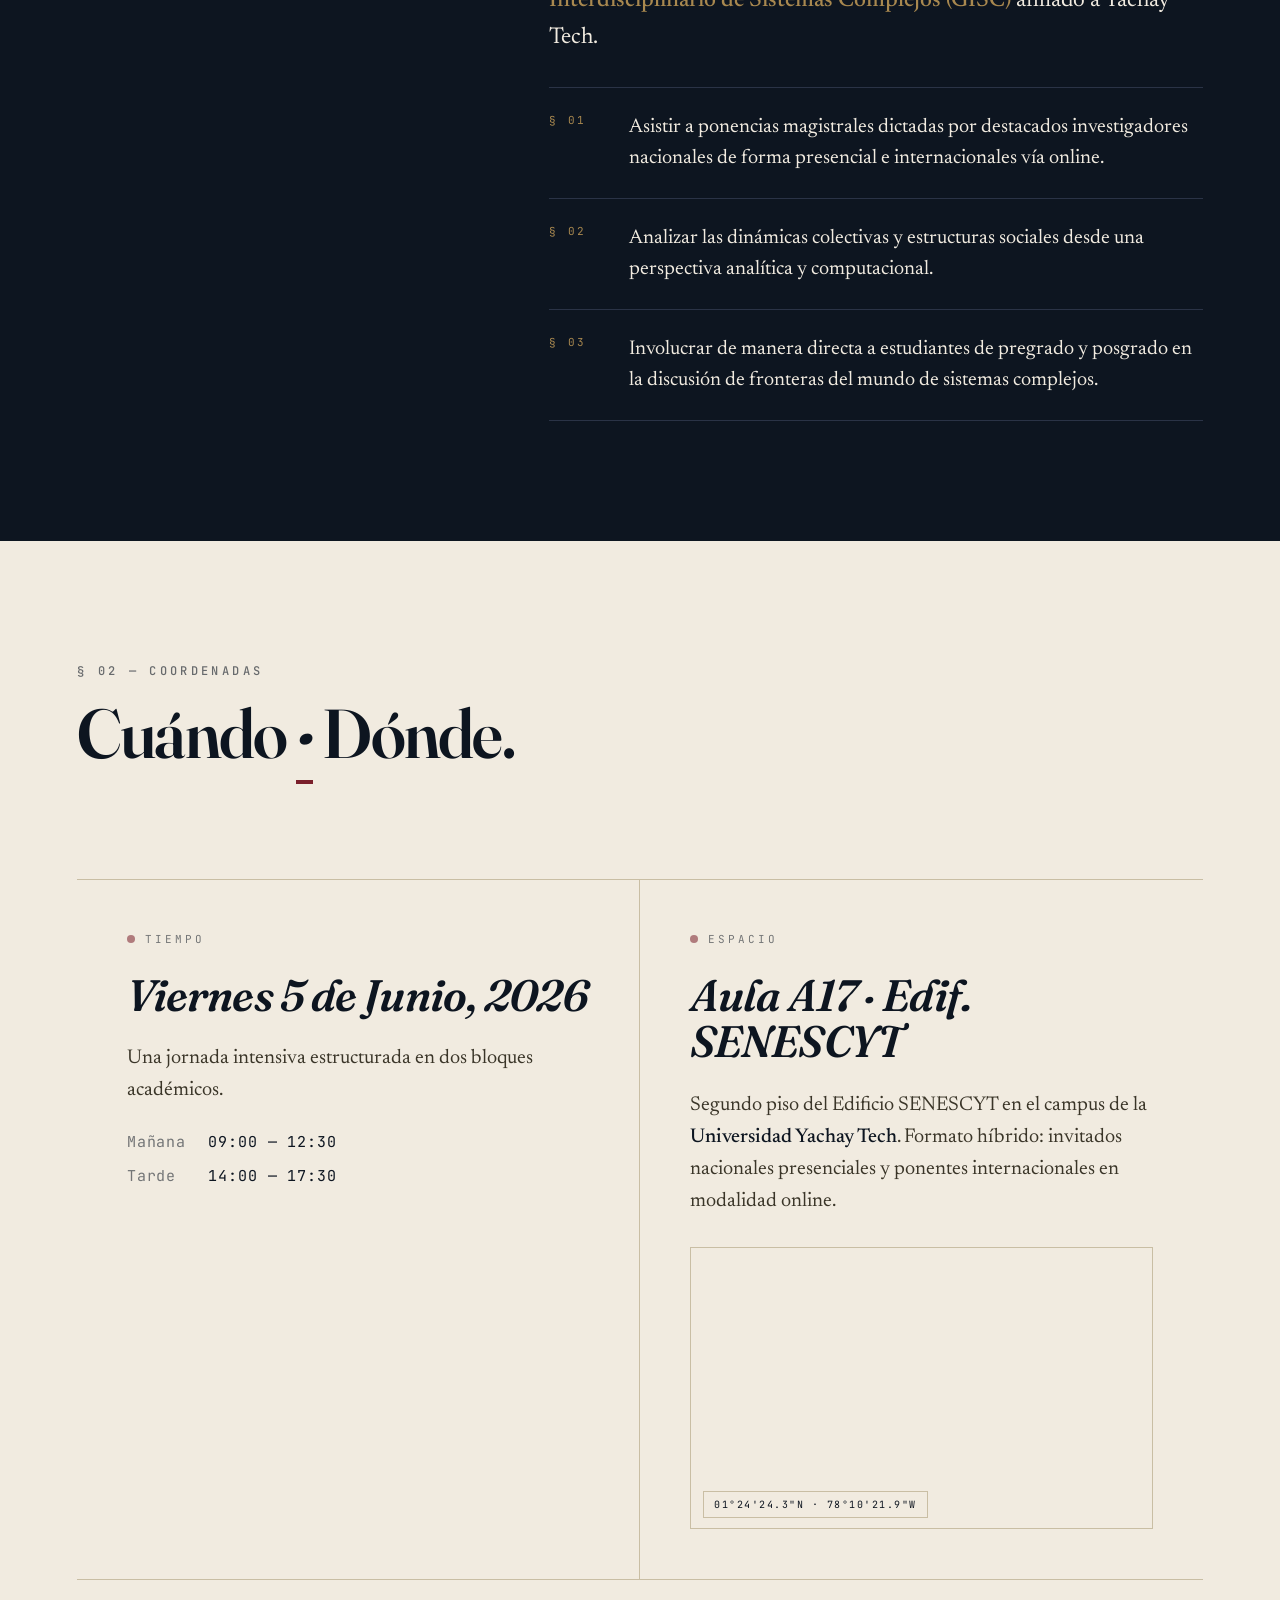
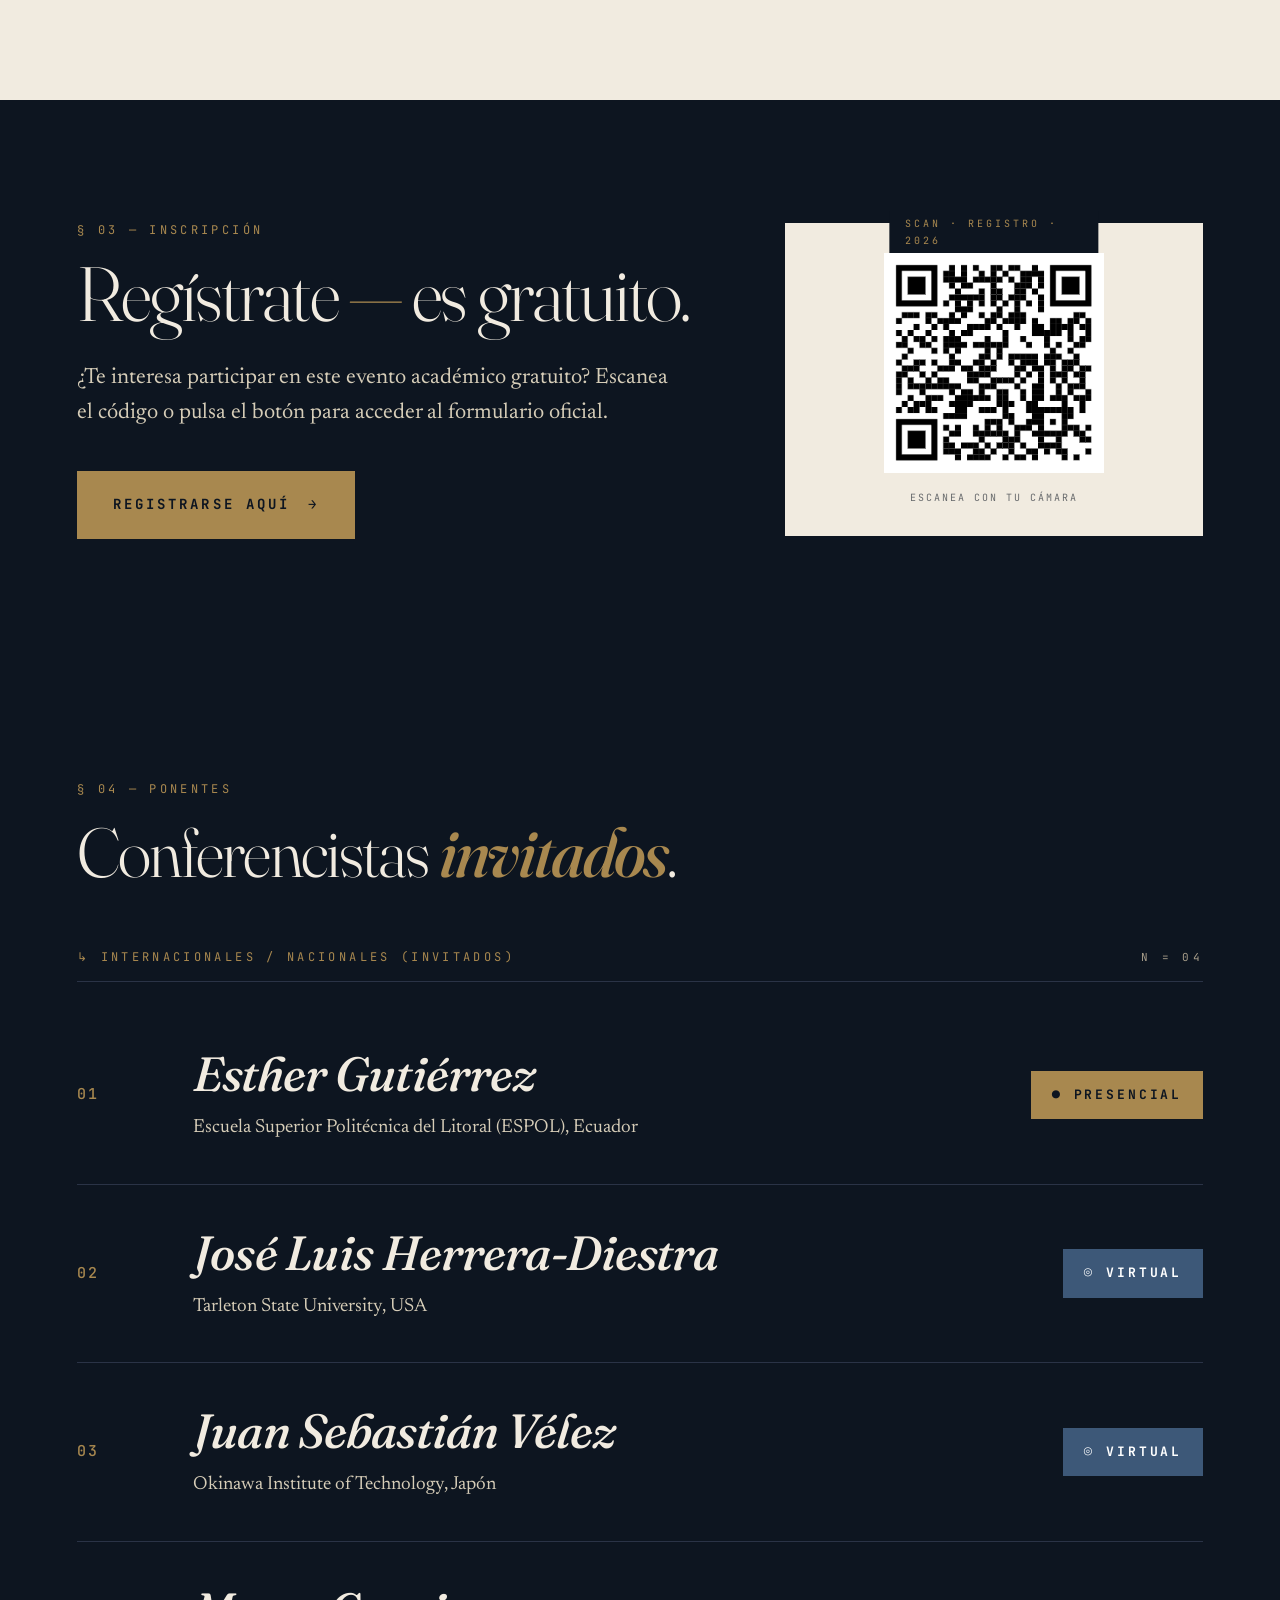
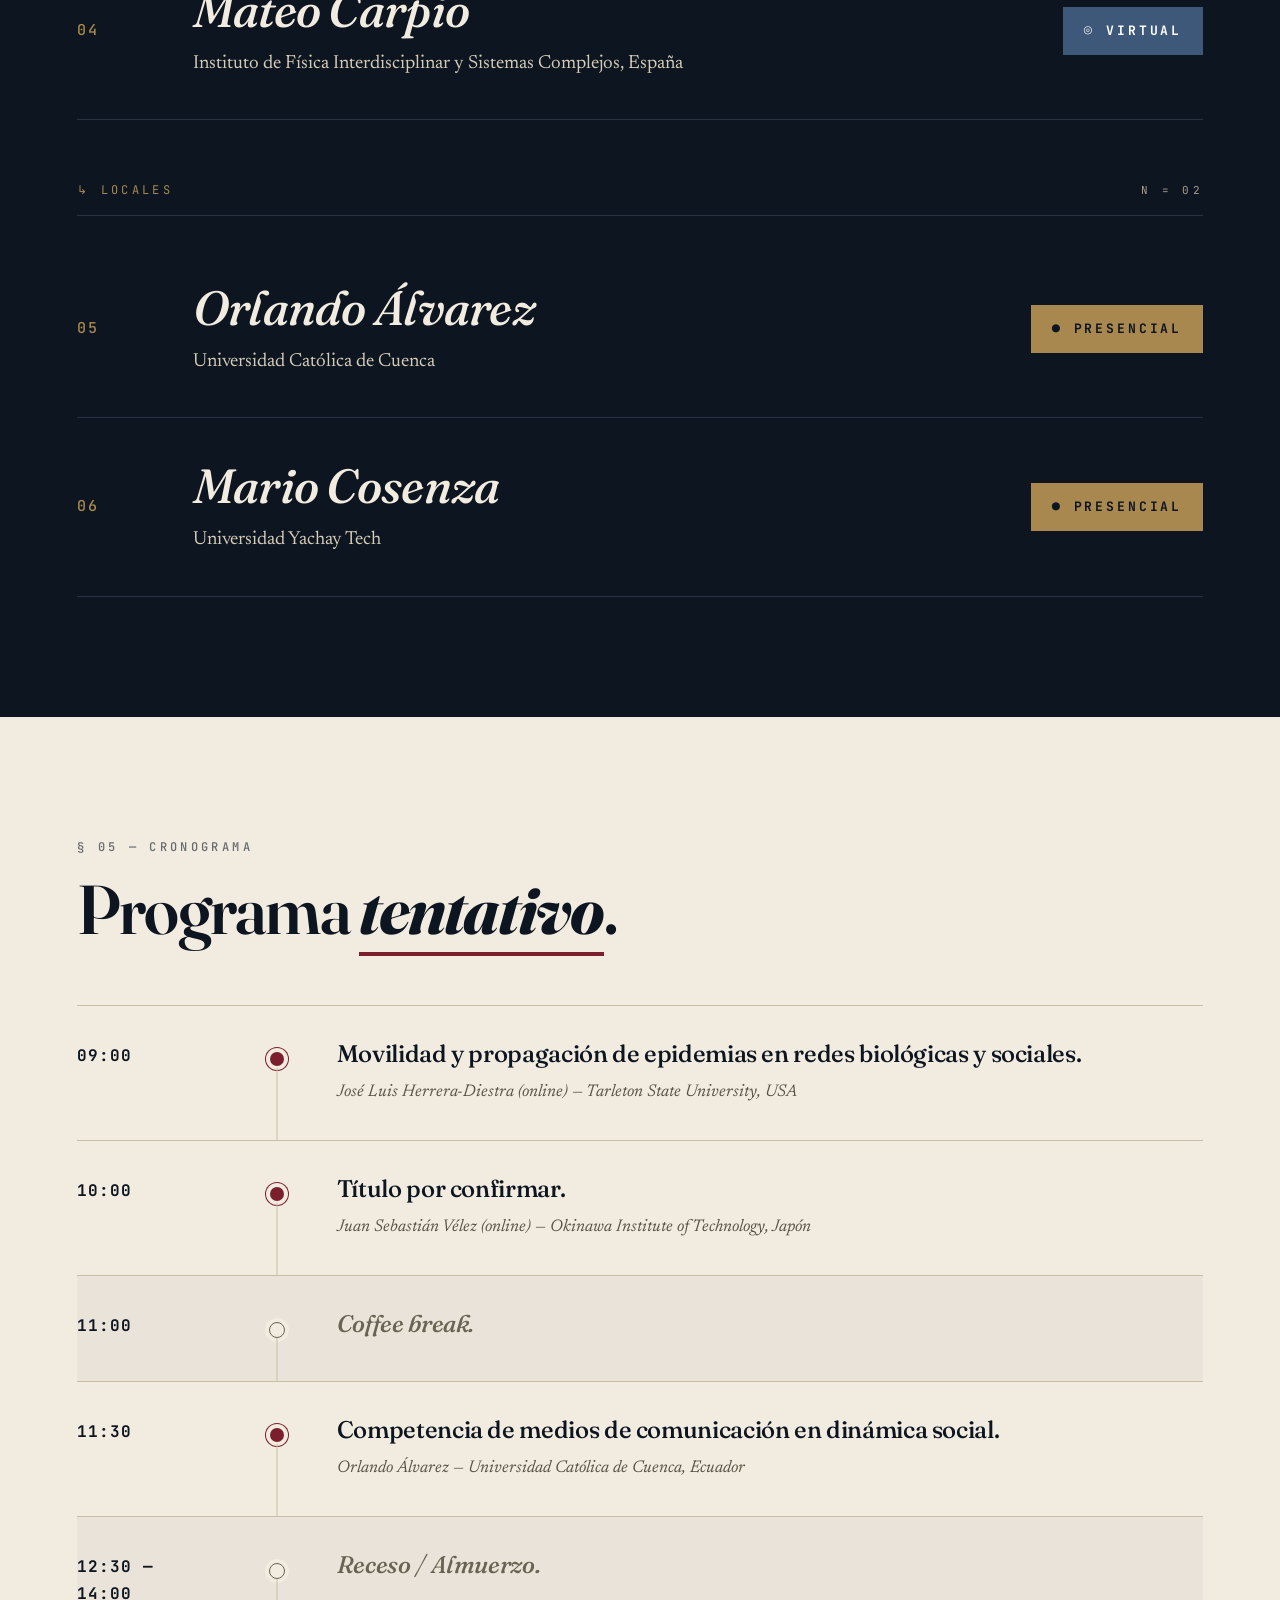
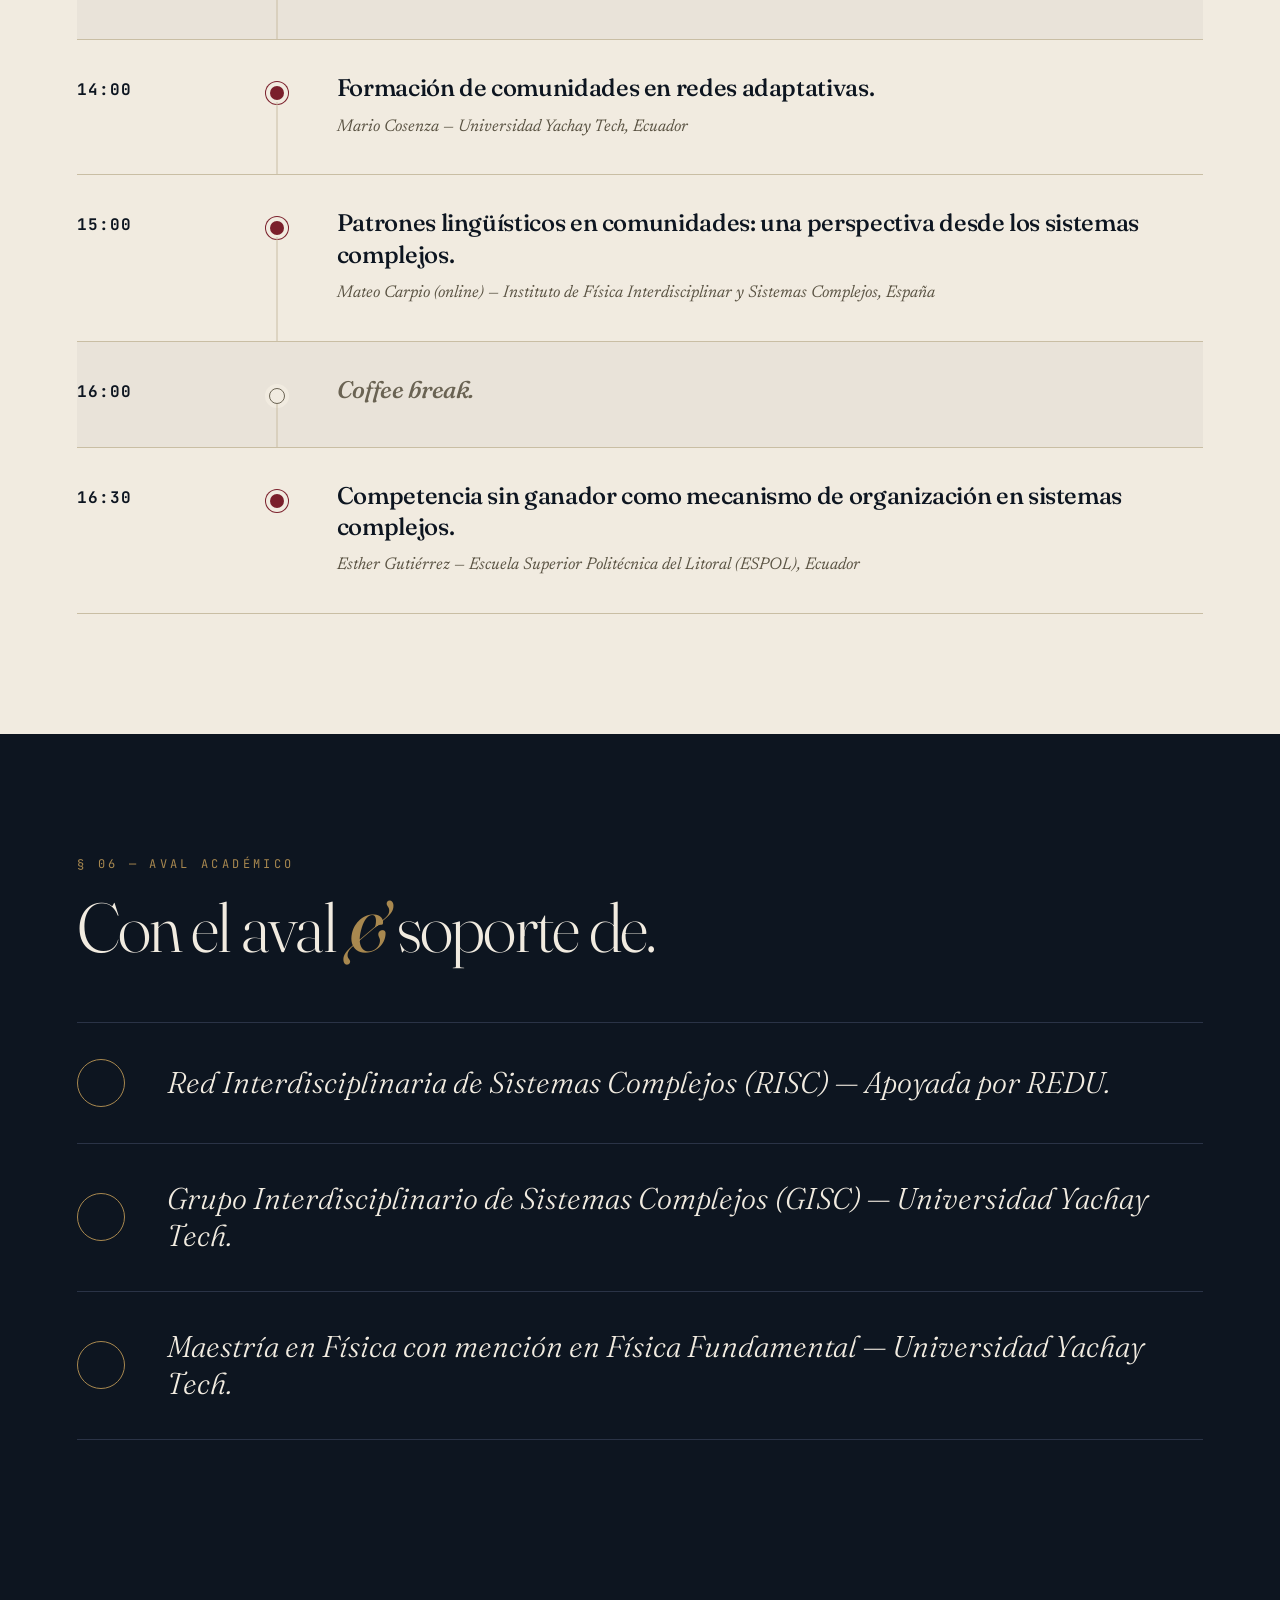
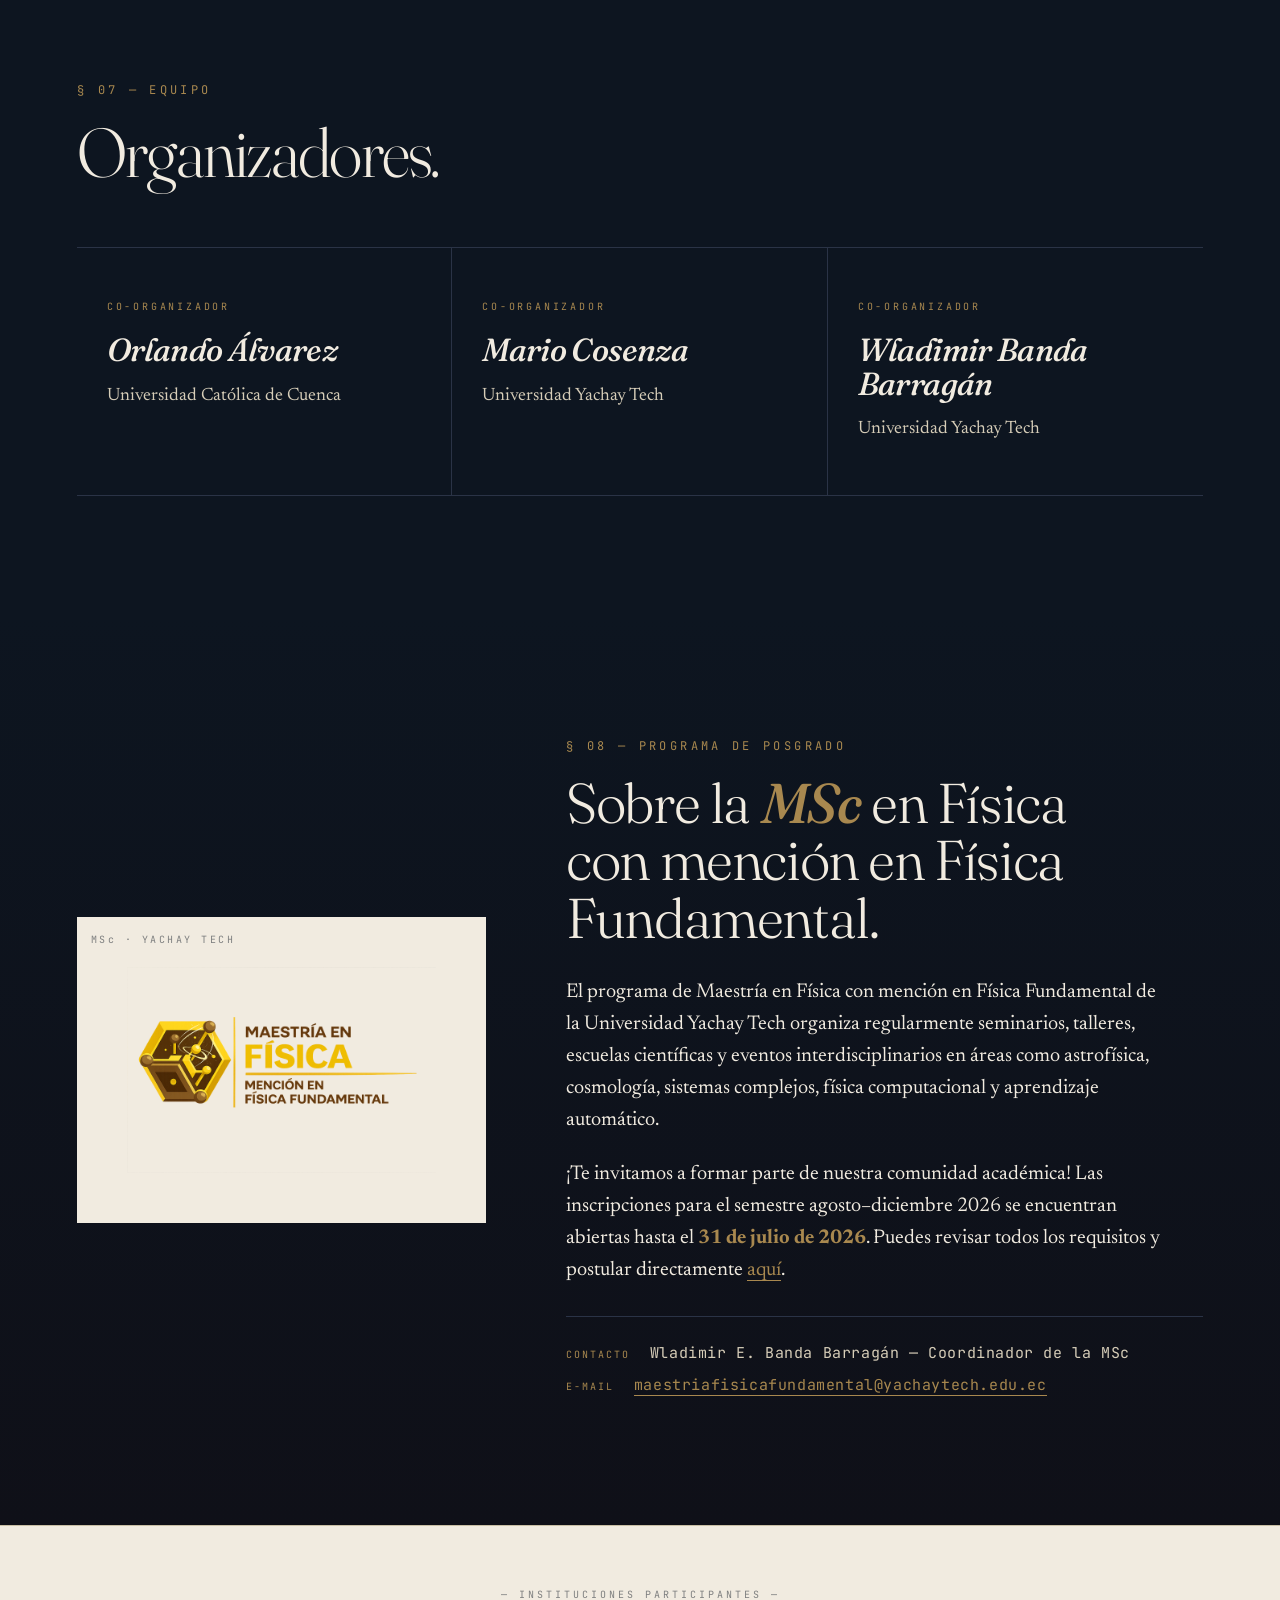
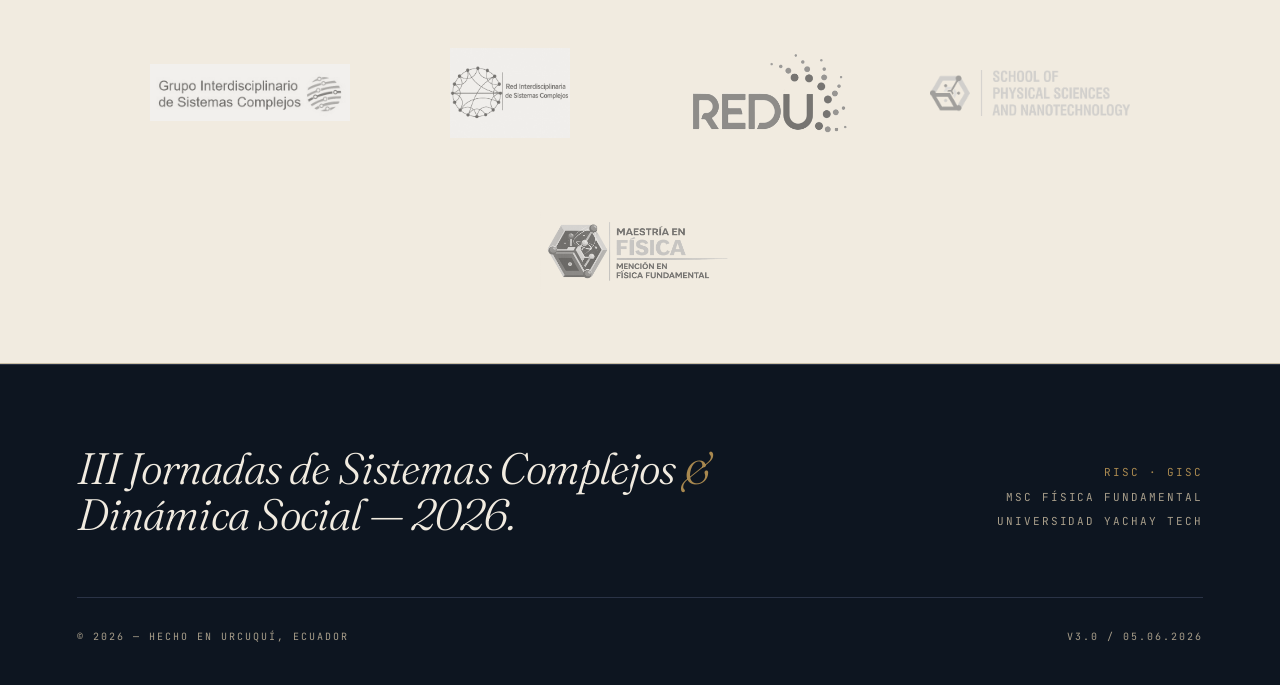
==== commit 6888087b: "Redesign sistemas-complejos.html with editorial scientific aesthetic Replace generic bootstrap layou" ====
--- a/sistemas-complejos.html
+++ b/sistemas-complejos.html
@@ -2,612 +2,1289 @@
 <html lang="es">
 <head>
 <meta charset="utf-8">
-<meta name="viewport" content="width=device-width, initial-scale=1, maximum-scale=1">
-
-<title>III Jornadas de Sistemas Complejos y Dinámica Social - Junio 2026</title>
-<link rel="stylesheet" href="css/bootstrap.min.css" />
-<link rel="stylesheet" href="css/styles.css" />
+<meta name="viewport" content="width=device-width, initial-scale=1">
+<title>III Jornadas de Sistemas Complejos y Dinámica Social — Junio 2026</title>
+
+<link rel="preconnect" href="https://fonts.googleapis.com">
+<link rel="preconnect" href="https://fonts.gstatic.com" crossorigin>
+<link href="https://fonts.googleapis.com/css2?family=Fraunces:ital,opsz,wght@0,9..144,300;0,9..144,500;0,9..144,700;0,9..144,900;1,9..144,300;1,9..144,500;1,9..144,700&family=Newsreader:ital,opsz,wght@0,6..72,300;0,6..72,400;0,6..72,500;1,6..72,400&family=JetBrains+Mono:wght@300;400;500;700&display=swap" rel="stylesheet">
 <link href="css/font-awesome.min.css" rel="stylesheet">
-<link rel="stylesheet" href="https://cdnjs.cloudflare.com/ajax/libs/animate.css/4.1.1/animate.min.css">
 
 <style>
-
-body {
-  font-family: Arial, sans-serif;
-  line-height: 1.9;
-  font-size: 18px; /* Fuente general más grande */
-}
-
-.hero-section {
-  background: url('images/sistemas_complejos.png') center center/cover no-repeat;;
-  color: white;
-  padding: 180px 0;
-  text-align: center;
-}
-
-.hero-section h1 {
-  font-size: 65px;
-  font-weight: bold;
-}
-
-.hero-section p {
-  font-size: 30px;
-}
-
-.section-title {
-  margin-bottom: 40px;
-  text-align: center;
-}
-
-.section-title h2 {
-  font-size: 44px;
-  color: #3498db;
-}
-
-.content-section {
-  padding: 70px 0;
-}
-
-.info-card {
-  background: #fff;
-  padding: 35px;
-  border-radius: 10px;
-  box-shadow: 0 4px 15px rgba(0,0,0,0.1);
-  margin-bottom: 30px;
-  text-align: center; /* Centrado de texto dentro de las tarjetas */
-  transition: all 0.3s ease;
-}
-
-.info-card:hover {
-  transform: translateY(-5px);
-}
-
-.info-card ul {
-  display: inline-block;
-  text-align: left; /* Mantiene las viñetas alineadas pero el bloque centrado */
-}
-
-.timeline {
-  border-left: 4px solid #3498db;
-  padding-left: 20px;
-  margin-top: 30px;
-  display: inline-block;
-  text-align: left;
-}
-
-.timeline-item {
-  margin-bottom: 25px;
-}
-
-.timeline-item h4 {
-  color: #3498db;
-  font-size: 22px;
-}
-
-.speaker-list li,
-.organizer-list li,
-.sponsor-list li {
-  margin-bottom: 14px;
-  font-size: 19px;
-}
-
-/* Estilos para la Sección de Logos - ¡Tamaños Aumentados! */
-.logos-container {
-  display: flex;
-  flex-wrap: wrap;
-  justify-content: center;
-  align-items: center;
-  gap: 40px; /* Un poco más de separación para respirar al ser más grandes */
-  margin-top: 20px;
-}
-
-.logo-item {
-  flex: 1 1 calc(20% - 40px); /* 5 logos por fila en pantallas grandes */
-  min-width: 260px; /* Aumentado para hacerlos más grandes */
-  max-width: 360px; /* Aumentado para hacerlos más grandes */
-  text-align: center;
-}
-
-.logo-item img {
-  max-width: 100%;
-  height: auto;
-  max-height: 180px; /* Aumentado de 80px a 130px para mayor tamaño */
-  object-fit: contain;
-  filter: grayscale(40%) opacity(85%);
-  transition: all 0.3s ease;
-}
-
-.logo-item img:hover {
-  filter: grayscale(0%) opacity(100%);
-  transform: scale(1.05);
-}
-
-.footer {
-  background: #111;
-  color: white;
-  text-align: center;
-  padding: 35px 0;
-  font-size: 16px;
-}
-
-@media screen and (max-width: 768px) {
-
-  .hero-section h1 {
-    font-size: 38px;
-  }
-
-  .hero-section p {
-    font-size: 20px;
-  }
-  
-  .logo-item {
-    flex: 1 1 calc(33.33% - 40px); /* 3 logos por fila en tablets */
-  }
-
-}
-
-@media screen and (max-width: 480px) {
-  .logo-item {
-    flex: 1 1 calc(50% - 40px); /* 2 logos por fila en móviles pequeños */
-  }
-}
+:root{
+  --ink:#0d1520;             /* deep midnight navy */
+  --ink-2:#141d2b;
+  --ink-3:#1c2638;
+  --paper:#f1ebe0;           /* warm ivory */
+  --paper-2:#e3dac6;
+  --paper-dim:#a89e8a;
+  --rule:#2a3346;
+  --rule-paper:#c9bea4;
+  --accent:#a8884f;          /* burnished brass / antique gold */
+  --accent-2:#7a1f2b;        /* oxblood burgundy */
+  --accent-3:#3d5878;        /* slate blue */
+  --serif:'Fraunces', 'Times New Roman', serif;
+  --body:'Newsreader', Georgia, serif;
+  --mono:'JetBrains Mono', ui-monospace, monospace;
+}
+
+*{box-sizing:border-box}
+html,body{margin:0;padding:0}
+html{scroll-behavior:smooth}
+body{
+  background:var(--ink);
+  color:var(--paper);
+  font-family:var(--body);
+  font-size:20px;
+  line-height:1.7;
+  font-weight:400;
+  overflow-x:hidden;
+  -webkit-font-smoothing:antialiased;
+  text-rendering:optimizeLegibility;
+}
+
+/* film grain overlay */
+body::before{
+  content:"";
+  position:fixed; inset:0;
+  pointer-events:none;
+  z-index:9999;
+  opacity:.06;
+  mix-blend-mode:overlay;
+  background-image:url("data:image/svg+xml;utf8,<svg xmlns='http://www.w3.org/2000/svg' width='180' height='180'><filter id='n'><feTurbulence type='fractalNoise' baseFrequency='0.9' numOctaves='2' seed='3'/><feColorMatrix values='0 0 0 0 0  0 0 0 0 0  0 0 0 0 0  0 0 0 0.9 0'/></filter><rect width='100%25' height='100%25' filter='url(%23n)'/></svg>");
+}
+
+::selection{background:var(--accent);color:var(--ink)}
+
+/* ---------- TOP STRIP ---------- */
+.topstrip{
+  position:fixed; top:0; left:0; right:0;
+  z-index:50;
+  display:flex; justify-content:space-between; align-items:center;
+  padding:14px 28px;
+  font-family:var(--mono);
+  font-size:11px;
+  letter-spacing:.18em;
+  text-transform:uppercase;
+  color:var(--paper-dim);
+  background:linear-gradient(180deg, rgba(10,11,15,.85), rgba(10,11,15,0));
+  backdrop-filter:blur(6px);
+}
+.topstrip .dot{
+  width:8px;height:8px;border-radius:50%;
+  background:var(--accent);
+  display:inline-block;margin-right:8px;
+  box-shadow:0 0 12px var(--accent);
+  animation:pulse 2.4s ease-in-out infinite;
+}
+@keyframes pulse{0%,100%{opacity:.4;transform:scale(.85)}50%{opacity:1;transform:scale(1.1)}}
+
+/* ---------- HERO ---------- */
+.hero{
+  position:relative;
+  min-height:100vh;
+  padding:120px 6vw 60px;
+  display:flex; flex-direction:column; justify-content:space-between;
+  overflow:hidden;
+  background:
+    radial-gradient(ellipse at 80% 20%, rgba(168,136,79,.10), transparent 55%),
+    radial-gradient(ellipse at 10% 90%, rgba(61,88,120,.10), transparent 55%),
+    var(--ink);
+}
+.network-canvas{
+  position:absolute; inset:0;
+  width:100%; height:100%;
+  z-index:0;
+  opacity:1;
+}
+.hero-inner{position:relative; z-index:2; max-width:1400px; margin:0 auto; width:100%}
+
+.eyebrow{
+  font-family:var(--mono);
+  font-size:12px;
+  letter-spacing:.28em;
+  text-transform:uppercase;
+  color:var(--accent);
+  margin-bottom:30px;
+  display:flex; align-items:center; gap:14px;
+}
+.eyebrow .bar{flex:0 0 60px; height:1px; background:var(--accent)}
+
+.hero h1{
+  font-family:var(--serif);
+  font-weight:300;
+  font-size:clamp(48px, 8.5vw, 132px);
+  line-height:.92;
+  letter-spacing:-.03em;
+  margin:0 0 40px;
+  color:var(--paper);
+  font-variation-settings:"opsz" 144;
+}
+.hero h1 em{
+  font-style:italic;
+  font-weight:500;
+  color:var(--accent);
+  font-variation-settings:"opsz" 144;
+}
+.hero h1 .amp{
+  font-style:italic; font-weight:300;
+  color:var(--paper-dim);
+  margin:0 .15em;
+}
+
+.hero-meta{
+  display:grid;
+  grid-template-columns: repeat(4, 1fr);
+  gap:24px;
+  padding-top:28px;
+  border-top:1px solid var(--rule);
+  margin-top:auto;
+}
+.hero-meta .cell{
+  font-family:var(--mono);
+  font-size:12px;
+  letter-spacing:.14em;
+  text-transform:uppercase;
+}
+.hero-meta .cell .k{color:var(--paper-dim); margin-bottom:8px; display:block; font-size:11px}
+.hero-meta .cell .v{color:var(--paper); font-weight:500; font-size:16px; letter-spacing:.06em}
+
+@media(max-width:780px){
+  .hero-meta{grid-template-columns:repeat(2,1fr)}
+}
+
+/* ---------- SECTIONS ---------- */
+section.s{
+  position:relative;
+  padding:120px 6vw;
+  max-width:1400px;
+  margin:0 auto;
+}
+.s-num{
+  font-family:var(--mono);
+  font-size:12px;
+  letter-spacing:.28em;
+  text-transform:uppercase;
+  color:var(--accent);
+  margin-bottom:18px;
+}
+.s-title{
+  font-family:var(--serif);
+  font-weight:300;
+  font-size:clamp(36px, 5.4vw, 76px);
+  line-height:1;
+  letter-spacing:-.025em;
+  margin:0 0 60px;
+  font-variation-settings:"opsz" 96;
+}
+.s-title em{font-style:italic; color:var(--accent); font-weight:500}
+
+/* ---------- ABOUT ---------- */
+.about-grid{
+  display:grid;
+  grid-template-columns: 1.2fr 2fr;
+  gap:80px;
+  align-items:start;
+}
+.about-grid aside{
+  font-family:var(--mono);
+  font-size:12px;
+  letter-spacing:.18em;
+  text-transform:uppercase;
+  color:var(--paper-dim);
+  border-top:1px solid var(--rule);
+  padding-top:20px;
+  position:sticky; top:80px;
+}
+.about-grid aside .marker{color:var(--accent); display:block; margin-bottom:10px}
+.about-text p{
+  font-family:var(--body);
+  font-size:23px;
+  line-height:1.6;
+  font-weight:400;
+  color:var(--paper);
+  margin:0 0 28px;
+  max-width:60ch;
+}
+.about-text p:first-of-type::first-letter{
+  font-family:var(--serif);
+  font-weight:500;
+  font-style:italic;
+  font-size:5.5em;
+  float:left;
+  line-height:.85;
+  margin:.05em .12em 0 -.05em;
+  color:var(--accent);
+}
+.about-text strong{color:var(--accent); font-weight:500}
+.about-text ul{
+  list-style:none; padding:0; margin:30px 0 0;
+  border-top:1px solid var(--rule);
+}
+.about-text ul li{
+  padding:24px 0 24px 80px;
+  border-bottom:1px solid var(--rule);
+  position:relative;
+  font-size:20px;
+  line-height:1.55;
+}
+.about-text ul li::before{
+  counter-increment:item;
+  content:"§ " counter(item, decimal-leading-zero);
+  position:absolute; left:0; top:24px;
+  font-family:var(--mono);
+  font-size:11px;
+  letter-spacing:.2em;
+  color:var(--accent);
+}
+.about-text ul{counter-reset:item}
+
+@media(max-width:880px){
+  .about-grid{grid-template-columns:1fr; gap:40px}
+  .about-grid aside{position:static}
+}
+
+/* ---------- INFO PAPER PANEL ---------- */
+.paper-panel{
+  background:var(--paper);
+  color:var(--ink);
+  margin:0;
+  padding:120px 0;
+}
+.paper-panel .s-num{color:var(--ink); opacity:.6; font-weight:500}
+.paper-panel .s-title{color:var(--ink); font-weight:600}
+.paper-panel .s-title em{color:var(--ink); font-weight:700; border-bottom:4px solid var(--accent-2); padding-bottom:.05em}
+
+.when-where{
+  display:grid;
+  grid-template-columns:1fr 1fr;
+  gap:0;
+  border-top:1px solid var(--rule-paper);
+  border-bottom:1px solid var(--rule-paper);
+}
+.ww-card{
+  padding:50px 50px;
+  border-right:1px solid var(--rule-paper);
+}
+.ww-card:last-child{border-right:none}
+.ww-card .label{
+  font-family:var(--mono);
+  font-size:11px;
+  letter-spacing:.28em;
+  text-transform:uppercase;
+  color:var(--ink);
+  opacity:.55;
+  margin-bottom:24px;
+  display:flex; align-items:center; gap:10px;
+}
+.ww-card .label::before{
+  content:""; width:8px; height:8px; background:var(--accent-2); border-radius:50%;
+}
+.ww-card h3{
+  font-family:var(--serif);
+  font-weight:600;
+  font-style:italic;
+  font-size:44px;
+  line-height:1.05;
+  margin:0 0 24px;
+  letter-spacing:-.02em;
+  color:var(--ink);
+}
+.ww-card p{
+  font-family:var(--body);
+  font-size:20px;
+  line-height:1.6;
+  color:#3a3528;
+  margin:0 0 14px;
+}
+.ww-card strong{color:var(--ink); font-weight:500}
+.ww-card .schedule-grid{
+  margin-top:24px;
+  display:grid; grid-template-columns:auto 1fr; gap:8px 22px;
+  font-family:var(--mono);
+  font-size:15px;
+  letter-spacing:.06em;
+}
+.ww-card .schedule-grid span:nth-child(odd){color:var(--ink); opacity:.55}
+
+.map-wrap{
+  margin-top:30px;
+  border:1px solid var(--rule-paper);
+  position:relative;
+}
+.map-wrap iframe{display:block; width:100%; height:280px; border:0; filter:grayscale(1) contrast(1.05)}
+.map-wrap::after{
+  content:"01°24'24.3\"N · 78°10'21.9\"W";
+  position:absolute; left:12px; bottom:10px;
+  background:var(--paper);
+  padding:4px 10px;
+  font-family:var(--mono);
+  font-size:10px;
+  letter-spacing:.15em;
+  border:1px solid var(--rule-paper);
+}
+
+@media(max-width:880px){
+  .when-where{grid-template-columns:1fr}
+  .ww-card{border-right:none; border-bottom:1px solid var(--rule-paper)}
+  .ww-card:last-child{border-bottom:none}
+  .ww-card{padding:40px 6vw}
+}
+
+/* ---------- REGISTRATION ---------- */
+.register{
+  background:var(--ink);
+  padding:120px 6vw;
+}
+.register-inner{
+  max-width:1400px; margin:0 auto;
+  display:grid;
+  grid-template-columns:1.2fr .8fr;
+  gap:80px;
+  align-items:center;
+}
+.register h2{
+  font-family:var(--serif);
+  font-weight:300;
+  font-size:clamp(40px, 6vw, 88px);
+  line-height:.95;
+  letter-spacing:-.025em;
+  margin:0 0 30px;
+  font-variation-settings:"opsz" 144;
+}
+.register h2 em{font-style:italic; color:var(--accent); font-weight:500}
+.register p{font-size:22px; line-height:1.6; max-width:50ch; color:#d6cdb8; margin-bottom:40px}
+.cta{
+  display:inline-flex; align-items:center; gap:18px;
+  padding:22px 36px;
+  background:var(--accent);
+  color:var(--ink);
+  font-family:var(--mono);
+  font-weight:700;
+  font-size:14px;
+  letter-spacing:.22em;
+  text-transform:uppercase;
+  text-decoration:none;
+  border:none;
+  position:relative;
+  overflow:hidden;
+  transition:transform .35s cubic-bezier(.2,.8,.2,1), box-shadow .35s;
+}
+.cta:hover{
+  transform:translate(-4px,-4px);
+  box-shadow:8px 8px 0 var(--paper);
+  color:var(--ink);
+}
+.cta .arr{transition:transform .35s}
+.cta:hover .arr{transform:translateX(6px)}
+
+.qr-block{
+  background:var(--paper);
+  padding:30px;
+  display:flex; flex-direction:column; align-items:center;
+  gap:16px;
+  position:relative;
+}
+.qr-block::before{
+  content:"SCAN · REGISTRO · 2026";
+  position:absolute; top:-12px; left:50%; transform:translateX(-50%);
+  background:var(--ink);
+  color:var(--accent);
+  font-family:var(--mono);
+  font-size:10px;
+  letter-spacing:.3em;
+  padding:4px 16px;
+}
+.qr-block img{max-width:220px; width:100%; display:block}
+.qr-block .qr-cap{
+  font-family:var(--mono);
+  font-size:10px;
+  letter-spacing:.2em;
+  color:var(--ink);
+  text-transform:uppercase;
+  text-align:center;
+  opacity:.6;
+}
+
+@media(max-width:880px){
+  .register-inner{grid-template-columns:1fr; gap:50px}
+}
+
+/* ---------- SPEAKERS ---------- */
+.speakers{
+  background:var(--ink);
+  padding:120px 6vw;
+}
+.speakers-inner{max-width:1400px; margin:0 auto}
+.spk-group-label{
+  font-family:var(--mono);
+  font-size:12px;
+  letter-spacing:.28em;
+  text-transform:uppercase;
+  color:var(--accent);
+  margin:60px 0 24px;
+  padding-bottom:14px;
+  border-bottom:1px solid var(--rule);
+  display:flex; justify-content:space-between; align-items:baseline;
+}
+.spk-group-label span:last-child{color:var(--paper-dim); font-size:11px}
+.spk-list{list-style:none; padding:0; margin:0}
+.spk-list li{
+  display:grid;
+  grid-template-columns:80px 1fr auto;
+  gap:36px;
+  align-items:center;
+  padding:42px 0;
+  border-bottom:1px solid var(--rule);
+  transition:padding .4s cubic-bezier(.2,.8,.2,1);
+}
+.spk-list li:hover{padding-left:20px; background:linear-gradient(90deg, rgba(168,136,79,.08), transparent)}
+.spk-list .num{
+  font-family:var(--mono);
+  font-size:15px;
+  font-weight:500;
+  letter-spacing:.18em;
+  color:var(--accent);
+}
+.spk-list .name{
+  font-family:var(--serif);
+  font-style:italic;
+  font-weight:500;
+  font-size:clamp(30px, 3.8vw, 48px);
+  letter-spacing:-.015em;
+  line-height:1.1;
+  color:var(--paper);
+}
+.spk-list .aff{
+  font-family:var(--body);
+  font-size:19px;
+  color:#d6cdb8;
+  font-style:normal;
+  display:block;
+  margin-top:12px;
+  font-weight:400;
+  line-height:1.4;
+}
+.spk-list .tag{
+  font-family:var(--mono);
+  font-size:13px;
+  font-weight:700;
+  letter-spacing:.22em;
+  text-transform:uppercase;
+  padding:12px 20px;
+  border:1.5px solid var(--rule);
+  color:var(--paper-dim);
+  white-space:nowrap;
+  background:rgba(0,0,0,.25);
+}
+.spk-list .tag.virtual{
+  color:#fff;
+  background:var(--accent-3);
+  border-color:var(--accent-3);
+}
+.spk-list .tag.presencial{
+  color:var(--ink);
+  background:var(--accent);
+  border-color:var(--accent);
+}
+
+@media(max-width:680px){
+  .spk-list li{grid-template-columns:40px 1fr; gap:14px}
+  .spk-list .tag{grid-column:2; justify-self:start; margin-top:8px}
+}
+
+/* ---------- PROGRAM ---------- */
+.program{
+  background:var(--paper);
+  color:var(--ink);
+  padding:120px 6vw;
+}
+.program-inner{max-width:1400px; margin:0 auto}
+.program .s-num{color:var(--ink); opacity:.6; font-weight:500}
+.program .s-title{color:var(--ink); font-weight:600}
+.program .s-title em{color:var(--ink); font-weight:700; border-bottom:4px solid var(--accent-2)}
+
+.timeline-grid{
+  border-top:1px solid var(--rule-paper);
+}
+.t-row{
+  display:grid;
+  grid-template-columns:140px 60px 1fr;
+  gap:30px;
+  padding:32px 0;
+  border-bottom:1px solid var(--rule-paper);
+  align-items:start;
+  position:relative;
+  transition:background .3s;
+}
+.t-row:hover{background:rgba(122,31,43,.05)}
+.t-row.break{background:rgba(0,0,0,.03)}
+.t-row.break .t-title{font-style:italic; color:#6a6353}
+.t-time{
+  font-family:var(--mono);
+  font-size:16px;
+  font-weight:700;
+  letter-spacing:.06em;
+  color:var(--ink);
+  padding-top:4px;
+}
+.t-marker{
+  position:relative;
+  height:100%;
+  padding-top:10px;
+}
+.t-marker::before{
+  content:"";
+  position:absolute; left:50%; top:14px;
+  transform:translateX(-50%);
+  width:14px; height:14px;
+  background:var(--accent-2);
+  border-radius:50%;
+  box-shadow:0 0 0 4px var(--paper), 0 0 0 5px var(--accent-2);
+}
+.t-row.break .t-marker::before{background:var(--paper); border:1px solid #6a6353; box-shadow:0 0 0 4px var(--paper)}
+.t-marker::after{
+  content:"";
+  position:absolute; left:50%; top:30px; bottom:-32px;
+  transform:translateX(-50%);
+  width:1px;
+  background:var(--rule-paper);
+}
+.t-row:last-child .t-marker::after{display:none}
+.t-title{
+  font-family:var(--serif);
+  font-weight:500;
+  font-size:24px;
+  line-height:1.3;
+  color:var(--ink);
+  letter-spacing:-.015em;
+  margin:0 0 10px;
+}
+.t-speaker{
+  font-family:var(--body);
+  font-style:italic;
+  font-size:17px;
+  color:#5a5343;
+  font-weight:400;
+}
+
+@media(max-width:680px){
+  .t-row{grid-template-columns:90px 30px 1fr; gap:14px}
+}
+
+/* ---------- SUPPORT / SPONSORS ---------- */
+.support{
+  background:var(--ink);
+  padding:120px 6vw;
+}
+.support-inner{max-width:1400px; margin:0 auto}
+.sup-list{
+  list-style:none; padding:0; margin:0;
+  display:grid; gap:0;
+  border-top:1px solid var(--rule);
+}
+.sup-list li{
+  padding:36px 0;
+  border-bottom:1px solid var(--rule);
+  display:grid;
+  grid-template-columns:60px 1fr;
+  gap:30px;
+  align-items:center;
+  font-family:var(--serif);
+  font-style:italic;
+  font-weight:300;
+  font-size:clamp(20px, 2.4vw, 30px);
+  line-height:1.25;
+}
+.sup-list .ico{
+  width:48px; height:48px;
+  border:1px solid var(--accent);
+  border-radius:50%;
+  display:flex; align-items:center; justify-content:center;
+  color:var(--accent);
+  font-style:normal;
+}
+
+/* ---------- ORG ---------- */
+.org-grid{
+  display:grid;
+  grid-template-columns:repeat(3, 1fr);
+  gap:0;
+  border-top:1px solid var(--rule);
+  border-bottom:1px solid var(--rule);
+}
+.org-card{
+  padding:50px 30px;
+  border-right:1px solid var(--rule);
+  position:relative;
+}
+.org-card:last-child{border-right:none}
+.org-card .role{
+  font-family:var(--mono);
+  font-size:10px;
+  letter-spacing:.28em;
+  text-transform:uppercase;
+  color:var(--accent);
+  margin-bottom:18px;
+}
+.org-card .name{
+  font-family:var(--serif);
+  font-style:italic;
+  font-weight:500;
+  font-size:32px;
+  line-height:1.05;
+  letter-spacing:-.02em;
+  margin:0 0 14px;
+}
+.org-card .aff{
+  font-family:var(--body);
+  font-size:18px;
+  color:#d6cdb8;
+}
+
+@media(max-width:780px){
+  .org-grid{grid-template-columns:1fr}
+  .org-card{border-right:none; border-bottom:1px solid var(--rule)}
+  .org-card:last-child{border-bottom:none}
+}
+
+/* ---------- MSc PROMO ---------- */
+.msc{
+  background:linear-gradient(180deg, var(--ink) 0%, #0f1018 100%);
+  padding:120px 6vw;
+}
+.msc-inner{
+  max-width:1400px; margin:0 auto;
+  display:grid;
+  grid-template-columns:.9fr 1.4fr;
+  gap:80px;
+  align-items:center;
+}
+.msc-img{
+  background:var(--paper);
+  padding:50px;
+  display:flex; align-items:center; justify-content:center;
+  position:relative;
+}
+.msc-img::before{
+  content:"MSc · YACHAY TECH";
+  position:absolute; top:14px; left:14px;
+  font-family:var(--mono);
+  font-size:10px;
+  letter-spacing:.25em;
+  color:var(--ink);
+  opacity:.5;
+}
+.msc-img img{max-width:100%; max-height:280px; object-fit:contain}
+.msc-text h2{
+  font-family:var(--serif);
+  font-weight:300;
+  font-size:clamp(34px, 4.4vw, 56px);
+  line-height:1.02;
+  letter-spacing:-.025em;
+  margin:0 0 30px;
+}
+.msc-text h2 em{font-style:italic; color:var(--accent); font-weight:500}
+.msc-text p{font-size:20px; line-height:1.6; color:var(--paper); margin-bottom:22px; max-width:55ch}
+.msc-text strong{color:var(--accent)}
+.msc-text a{color:var(--accent); text-decoration:none; border-bottom:1px solid var(--accent)}
+.msc-text a:hover{background:var(--accent); color:var(--ink)}
+.msc-contact{
+  margin-top:30px;
+  padding-top:24px;
+  border-top:1px solid var(--rule);
+  font-family:var(--mono);
+  font-size:15px;
+  line-height:1.6;
+  letter-spacing:.04em;
+  color:#d6cdb8;
+}
+.msc-contact div{margin-bottom:8px}
+.msc-contact .k{color:var(--accent); margin-right:10px; font-size:10px; letter-spacing:.2em; text-transform:uppercase}
+
+@media(max-width:880px){
+  .msc-inner{grid-template-columns:1fr}
+}
+
+/* ---------- LOGOS BAND ---------- */
+.logos-band{
+  background:var(--paper);
+  padding:60px 6vw;
+  border-top:1px solid var(--rule-paper);
+  border-bottom:1px solid var(--rule-paper);
+}
+.logos-band-label{
+  font-family:var(--mono);
+  font-size:10px;
+  letter-spacing:.3em;
+  text-transform:uppercase;
+  color:var(--ink);
+  opacity:.5;
+  text-align:center;
+  margin-bottom:40px;
+}
+.logos-row{
+  display:flex;
+  flex-wrap:wrap;
+  justify-content:center;
+  align-items:center;
+  gap:60px;
+  max-width:1400px;
+  margin:0 auto;
+}
+.logos-row .lg{
+  flex:0 1 200px;
+  display:flex; align-items:center; justify-content:center;
+  height:100px;
+}
+.logos-row img{
+  max-width:100%;
+  max-height:90px;
+  object-fit:contain;
+  filter:grayscale(1) contrast(.9);
+  opacity:.7;
+  transition:filter .4s, opacity .4s, transform .4s;
+}
+.logos-row img:hover{
+  filter:none;
+  opacity:1;
+  transform:scale(1.05);
+}
+
+/* ---------- FOOTER ---------- */
+.foot{
+  background:var(--ink);
+  padding:80px 6vw 40px;
+  border-top:1px solid var(--rule);
+}
+.foot-inner{
+  max-width:1400px; margin:0 auto;
+  display:grid;
+  grid-template-columns:2fr 1fr;
+  gap:60px;
+  align-items:end;
+  margin-bottom:60px;
+}
+.foot h3{
+  font-family:var(--serif);
+  font-weight:300;
+  font-style:italic;
+  font-size:clamp(28px, 3.5vw, 44px);
+  line-height:1.05;
+  margin:0;
+  letter-spacing:-.02em;
+}
+.foot h3 em{color:var(--accent); font-style:italic}
+.foot .meta{
+  font-family:var(--mono);
+  font-size:11px;
+  letter-spacing:.18em;
+  text-transform:uppercase;
+  color:var(--paper-dim);
+  text-align:right;
+}
+.foot .meta div{margin-bottom:6px}
+.foot .meta .sig{color:var(--accent)}
+.foot-bottom{
+  max-width:1400px; margin:0 auto;
+  padding-top:30px;
+  border-top:1px solid var(--rule);
+  display:flex; justify-content:space-between;
+  font-family:var(--mono);
+  font-size:10px;
+  letter-spacing:.2em;
+  text-transform:uppercase;
+  color:var(--paper-dim);
+}
+
+@media(max-width:680px){
+  .foot-inner{grid-template-columns:1fr; text-align:left}
+  .foot .meta{text-align:left}
+  .foot-bottom{flex-direction:column; gap:10px}
+}
+
+/* reveal on scroll */
+.reveal{opacity:0; transform:translateY(30px); transition:opacity .9s ease, transform .9s cubic-bezier(.2,.8,.2,1)}
+.reveal.in{opacity:1; transform:none}
 
 </style>
 </head>
 
 <body>
 
-<section class="hero-section">
-
-  <div class="container animate__animated animate__fadeIn">
-
-    <h1>III Jornadas de Sistemas Complejos y Dinámica Social</h1>
-
-    <p style="margin-top: 20px; font-weight: bold; letter-spacing: 1px;">
-      Viernes 5 de Junio de 2026
-    </p>
-
-    <p>
-      Universidad Yachay Tech
-    </p>
-
-  </div>
-
-</section>
-
-<!-- SECCIÓN DE LOGOS -->
-<section class="content-section" style="background-color: #ffffff; border-top: 1px solid #eef2f7;">
-  <div class="container">
-    <div class="logos-container">
-      
-      <div class="logo-item">
-        <img src="images/logo1.jpeg" alt="Logo Institución 1">
-      </div>
-      
-      <div class="logo-item">
-        <img src="images/logo2.jpeg" alt="Logo Institución 2">
-      </div>
-      
-      <div class="logo-item">
-        <img src="images/logo3.png" alt="Logo Institución 3">
-      </div>
-      
-      <div class="logo-item">
-        <img src="images/logo4.png" alt="Logo Institución 4">
-      </div>
-      
-      <div class="logo-item">
-        <img src="images/logo5_v2.png" alt="Logo Institución 5">
-      </div>
-      
+<!-- TOP STRIP -->
+<div class="topstrip">
+  <div><span class="dot"></span>RISC · GISC · YACHAY TECH</div>
+  <div>EDICIÓN III / 2026</div>
+</div>
+
+<!-- HERO -->
+<section class="hero">
+  <canvas class="network-canvas" id="netcanvas"></canvas>
+
+  <div class="hero-inner">
+    <div class="eyebrow"><span class="bar"></span> III Jornadas / 05.06.2026 / Yachay Tech</div>
+
+    <h1>
+      Sistemas<br>
+      <em>Complejos</em> <span class="amp">&amp;</span><br>
+      Dinámica Social
+    </h1>
+
+    <div class="hero-meta">
+      <div class="cell">
+        <span class="k">Fecha</span>
+        <span class="v">Vie · 05 Jun 2026</span>
+      </div>
+      <div class="cell">
+        <span class="k">Sede</span>
+        <span class="v">Universidad Yachay Tech</span>
+      </div>
+      <div class="cell">
+        <span class="k">Modalidad</span>
+        <span class="v">Híbrida · Presencial + Online</span>
+      </div>
+      <div class="cell">
+        <span class="k">Inscripción</span>
+        <span class="v">Gratuita · Abierta</span>
+      </div>
     </div>
   </div>
 </section>
-<!-- Fin sección de logos -->
-
-
-<section class="content-section">
-
-  <div class="container">
-
-    <div class="section-title">
-      <h2>Sobre el Evento</h2>
-    </div>
-
-    <div class="row">
-
-      <div class="col-md-12">
-
-        <div class="info-card">
-
-          <p style="font-size: 20px; color: #555; max-width: 900px; margin: 0 auto 30px auto; line-height: 1.8;">
-            Las <strong>III Jornadas de Sistemas Complejos y Dinámica Social</strong> constituyen un espacio 
-            interdisciplinario diseñado para explorar los avances, metodologías y aplicaciones de las ciencias 
-            de la complejidad en la comprensión de los fenómenos sociales. Tras el éxito de sus dos ediciones 
-            anteriores celebradas en la ciudad de Cuenca, este encuentro científico se traslada a las instalaciones 
-            de Yachay Tech.
-          </p>
-
-          <p style="font-size: 20px; color: #555; max-width: 900px; margin: 0 auto 30px auto; line-height: 1.8;">
-            Esta iniciativa forma parte activa de las agendas de investigación de la <strong>Red Interdisciplinaria de Sistemas Complejos (RISC)</strong>, 
-            organismo registrado y respaldado por la REDU, en conjunto con el <strong>Grupo Interdisciplinario de Sistemas Complejos (GISC)</strong> 
-            afiliado a Yachay Tech.
-          </p>
-
-          <p style="font-size: 20px; color: #555; max-width: 900px; margin: 0 auto 30px auto; line-height: 1.8;">
-            Durante este encuentro, las y los asistentes tendrán la oportunidad de:
-          </p>
-
-          <ul style="font-size: 20px; color: #555; max-width: 900px; margin: 0 auto 30px auto; line-height: 1.8;">
-            <li>Asistir a ponencias magistrales dictadas por destacados investigadores nacionales de forma presencial e internacionales vía online.</li>
-            <li>Analizar las dinámicas colectivas y estructuras sociales desde una perspectiva analítica y computacional.</li>
-            <li>Involucrar de manera directa a estudiantes de pregrado y posgrado en la discusión de fronteras del mundo de sistemas complejos.</li>
-          </ul>
-
-        </div>
-
-      </div>
-
-    </div>
-
-  </div>
-
-</section>
-
-
-<section class="content-section" style="background-color: #eef2f7;">
-
-  <div class="container">
-
-    <div class="row">
-
-      <div class="col-md-6">
-
-        <div class="info-card">
-
-          <h3><i class="fa fa-calendar"></i> ¿Cuándo?</h3>
-
-          <p style="font-size: 20px; color: #555; max-width: 900px; margin: 0 auto 30px auto; line-height: 1.8;">
-            El evento se llevará a cabo en una sola jornada el día <strong>viernes, 5 de Junio de 2026</strong>.
-          </p>
-          
-          <p style="font-size: 20px; color: #555; max-width: 900px; margin: 0 auto 30px auto; line-height: 1.8;">
-            Horario tentativo estructurado en dos bloques:<br>
-            <strong>Mañana:</strong> 9:00 - 12:30<br>
-            <strong>Tarde:</strong> 14:00 - 17:30
-          </p>
-
-        </div>
-
-      </div>
-
-<div class="col-md-6">
-
-        <div class="info-card">
-
-          <h3><i class="fa fa-map-marker"></i> ¿Dónde?</h3>
-
-          <p style="font-size: 20px; color: #555; max-width: 900px; margin: 0 auto 30px auto; line-height: 1.8;">
-            El evento se desarrollará de forma presencial en el aula A17 en el segundo piso del Edif. Senescyt en el campus de la <strong>Universidad Yachay Tech</strong>.
-          </p>
-
-          <p style="font-size: 20px; color: #555; max-width: 900px; margin: 0 auto 30px auto; line-height: 1.8;">
-            Contaremos con un formato híbrido que combinará la participación presencial de invitados nacionales con ponentes internacionales conectados en modalidad online.
-          </p>
-
-          <div style="margin-top: 20px; border-radius: 8px; overflow: hidden; box-shadow: 0 4px 10px rgba(0,0,0,0.1);">
-            <iframe 
-              src="https://www.google.com/maps/embed?pb=!1m18!1m12!1m3!1d4228.685130915174!2d-78.17273988921886!3d0.40674679958755505!2m3!1f0!2f0!3f0!3m2!1i1024!2i768!4f13.1!3m3!1m2!1s0x8e2a3b2178d48a75%3A0xcd51389b0c28dfd7!2s%22Edificio%20Senescyt%22%20Universidad%20Yachay%20Tech!5e1!3m2!1sen!2sec!4v1779388366268!5m2!1sen!2sec" 
-              width="100%" 
-              height="300" 
-              style="border:0; display: block;" 
-              allowfullscreen="" 
-              loading="lazy" 
-              referrerpolicy="no-referrer-when-downgrade">
-            </iframe>
-          </div>
-
-        </div>
-
-      </div>
-
-    </div>
-
-  </div>
-
-</section>
-
-
-<!-- Registration section start (Movido aquí) -->
-<section id="registration" class="content-section">
-  <div class="container">
-    <div class="section-title">
-      <h2>Inscripciones</h2>
-    </div>
-    <div class="row">
-      <div class="col-md-12">
-        <div class="info-card">
-
-          <p style="font-size: 22px; font-weight: bold; color: #333; margin-bottom: 25px;">
-            ¿Te interesa participar en este evento académico gratuito?
-            Regístrate ahora utilizando el formulario a continuación.
-          </p>
-
-          <div style="padding: 40px 20px; background: #f8f9fa; border-radius: 10px; border: 1px solid #e1e8ed; margin-top: 20px; text-align: center;">
-            
-            <!-- Imagen del código QR -->
-            <img src="images/qr-sistemas-complejos.png" 
-                 alt="Código QR para registro" 
-                 style="display: block; margin: 0 auto 25px auto; max-width: 200px; border-radius: 8px; box-shadow: 0 4px 10px rgba(0,0,0,0.1);">
-
-            <!-- Botón de registro -->
-            <a href="https://forms.gle/QWffEZeSFnXKt1Bp9"
-               target="_blank"
-               class="btn btn-lg btn-primary"
-               style="padding: 15px 50px; font-size: 22px; border-radius: 50px; background-color: #3498db; border-color: #3498db; font-weight: bold; transition: background 0.2s;">
-              Registrarse Aquí
-            </a>
-            
-          </div>
-
-        </div>
-      </div>
+
+<!-- ABOUT -->
+<section class="s reveal">
+  <div class="s-num">§ 01 — Manifiesto</div>
+  <h2 class="s-title">Sobre el <em>evento</em>.</h2>
+
+  <div class="about-grid">
+    <aside>
+      <span class="marker">↳ Contexto</span>
+      Un encuentro interdisciplinario sobre los avances, metodologías y aplicaciones de las ciencias de la complejidad aplicadas a fenómenos sociales.
+    </aside>
+
+    <div class="about-text">
+      <p>
+        Las <strong>III Jornadas de Sistemas Complejos y Dinámica Social</strong> constituyen un espacio
+        interdisciplinario diseñado para explorar los avances, metodologías y aplicaciones de las ciencias
+        de la complejidad en la comprensión de los fenómenos sociales. Tras el éxito de sus dos ediciones
+        anteriores celebradas en la ciudad de Cuenca, este encuentro científico se traslada a las instalaciones
+        de Yachay Tech.
+      </p>
+
+      <p>
+        Esta iniciativa forma parte activa de las agendas de investigación de la
+        <strong>Red Interdisciplinaria de Sistemas Complejos (RISC)</strong>, organismo registrado y respaldado por la REDU,
+        en conjunto con el <strong>Grupo Interdisciplinario de Sistemas Complejos (GISC)</strong> afiliado a Yachay Tech.
+      </p>
+
+      <ul>
+        <li>Asistir a ponencias magistrales dictadas por destacados investigadores nacionales de forma presencial e internacionales vía online.</li>
+        <li>Analizar las dinámicas colectivas y estructuras sociales desde una perspectiva analítica y computacional.</li>
+        <li>Involucrar de manera directa a estudiantes de pregrado y posgrado en la discusión de fronteras del mundo de sistemas complejos.</li>
+      </ul>
     </div>
   </div>
 </section>
-<!-- Registration section end -->
-
-
-<section class="content-section" style="background-color: #eef2f7;">
-
-  <div class="container">
-
-    <div class="section-title">
-      <h2>Conferencistas Invitados</h2>
-    </div>
-
-    <div class="info-card">
-
-      <ul class="speaker-list" style="list-style-type: none; padding-left: 0;">
-        <li><i class="fa fa-user" style="color: #3498db; margin-right: 10px;"></i> <strong>Esther Gutiérrez</strong> — Escuela Superior Politécnica del Litoral (ESPOL), Ecuador</li>
-        <li><i class="fa fa-video-camera" style="color: #e74c3c; margin-right: 10px;"></i> <strong>José Luis Herrera-Diestra</strong> (Virtual) — Tarleton State University, USA</li>
-        <li><i class="fa fa-video-camera" style="color: #e74c3c; margin-right: 10px;"></i> <strong>Juan Sebastian Velez</strong> (Virtual) — Okinawa Institute of Technology, Japón</li>
-        <li><i class="fa fa-video-camera" style="color: #e74c3c; margin-right: 10px;"></i> <strong>Mateo Carpio</strong> (Virtual) — Instituto de Física Interdisciplinar y Sistemas Complejos, España</li>
-      </ul>
-
-    </div>
-
-      <div class="section-title">
-      <h2>Conferencistas Locales</h2>
-    </div>
-
-    <div class="info-card">
-
-      <ul class="speaker-list" style="list-style-type: none; padding-left: 0;">
-        <li><i class="fa fa-briefcase" style="color: #3498db; margin-right: 10px;"></i> <strong>Orlando Alvarez</strong> — Universidad Católica de Cuenca</li>
-        <li><i class="fa fa-briefcase" style="color: #3498db; margin-right: 10px;"></i> <strong>Mario Cosenza</strong> — Universidad Yachay Tech</li>
-      </ul>
-
-    </div>
-
+
+<!-- WHEN / WHERE -->
+<section class="paper-panel reveal">
+  <div style="max-width:1400px; margin:0 auto; padding:0 6vw 50px">
+    <div class="s-num">§ 02 — Coordenadas</div>
+    <h2 class="s-title">Cuándo <em>·</em> Dónde.</h2>
   </div>
 
+  <div style="max-width:1400px; margin:0 auto; padding:0 6vw">
+    <div class="when-where">
+      <div class="ww-card">
+        <div class="label">Tiempo</div>
+        <h3>Viernes 5 de Junio, 2026</h3>
+        <p>Una jornada intensiva estructurada en dos bloques académicos.</p>
+        <div class="schedule-grid">
+          <span>Mañana</span><span>09:00 — 12:30</span>
+          <span>Tarde</span><span>14:00 — 17:30</span>
+        </div>
+      </div>
+      <div class="ww-card">
+        <div class="label">Espacio</div>
+        <h3>Aula A17 · Edif. SENESCYT</h3>
+        <p>Segundo piso del Edificio SENESCYT en el campus de la <strong>Universidad Yachay Tech</strong>. Formato híbrido: invitados nacionales presenciales y ponentes internacionales en modalidad online.</p>
+        <div class="map-wrap">
+          <iframe
+            src="https://www.google.com/maps/embed?pb=!1m18!1m12!1m3!1d4228.685130915174!2d-78.17273988921886!3d0.40674679958755505!2m3!1f0!2f0!3f0!3m2!1i1024!2i768!4f13.1!3m3!1m2!1s0x8e2a3b2178d48a75%3A0xcd51389b0c28dfd7!2s%22Edificio%20Senescyt%22%20Universidad%20Yachay%20Tech!5e1!3m2!1sen!2sec!4v1779388366268!5m2!1sen!2sec"
+            loading="lazy"
+            referrerpolicy="no-referrer-when-downgrade"
+            allowfullscreen></iframe>
+        </div>
+      </div>
+    </div>
+  </div>
 </section>
 
-
-<section class="content-section">
-
-  <div class="container">
-
-    <div class="section-title">
-      <h2>Programa Tentativo</h2>
-    </div>
-
-    <div class="info-card">
-
-      <div class="timeline">
-
-        <div class="timeline-item">
-          <h4>09:00</h4>
-          <p><strong>Movilidad y propagación de epidemias en redes biológicas y sociales.</strong><br>
-          <em>José Luis Herrera-Diestra (online) — Tarleton State University, USA.</em></p>
-        </div>
-
-        <div class="timeline-item">
-          <h4>10:00</h4>
-          <p><strong>Título por confirmar</strong><br>
-          <em>Juan Sebastian Velez (online) — Okinawa Institute of Technology, Japón</em></p>
-        </div>
-
-        <div class="timeline-item">
-          <h4>11:00</h4>
-          <p><strong>Coffee break</strong></p>
-        </div>
-
-        <div class="timeline-item">
-          <h4>11:30</h4>
-          <p><strong>Competencia de medios de comunicación en dinámica social.</strong><br>
-          <em>Orlando Alvarez — Universidad Católica de Cuenca, Ecuador</em></p>
-        </div>
-
-        <div class="timeline-item">
-          <h4>12:30 - 14:00</h4>
-          <p><strong>Receso / Almuerzo</strong></p>
-        </div>
-
-        <div class="timeline-item">
-          <h4>14:00</h4>
-          <p><strong>Formación de comunidades en redes adaptativas.</strong><br>
-          <em>Mario Cosenza — Universidad Yachay Tech, Ecuador</em></p>
-        </div>
-
-        <div class="timeline-item">
-          <h4>15:00</h4>
-          <p><strong>Patrones lingüísticos en comunidades: una perspectiva desde los sistemas complejos.</strong><br>
-          <em>Mateo Carpio (online) — Instituto de Física Interdisciplinar y Sistemas Complejos, España.</em></p>
-        </div>
-
-        <div class="timeline-item">
-          <h4>16:00</h4>
-          <p><strong>Coffee break</strong></p>
-        </div>
-
-        <div class="timeline-item">
-          <h4>16:30</h4>
-          <p><strong>Competencia sin ganador como mecanismo de organización en sistemas complejos.</strong><br>
-          <em>Esther Gutiérrez — Escuela Superior Politécnica del Litoral (ESPOL), Ecuador</em></p>
-        </div>
-
-      </div>
-
-    </div>
-
+<!-- REGISTRATION -->
+<section class="register reveal" id="registration">
+  <div class="register-inner">
+    <div>
+      <div class="s-num">§ 03 — Inscripción</div>
+      <h2>Regístrate <em>—</em> es gratuito.</h2>
+      <p>¿Te interesa participar en este evento académico gratuito? Escanea el código o pulsa el botón para acceder al formulario oficial.</p>
+      <a class="cta" href="https://forms.gle/QWffEZeSFnXKt1Bp9" target="_blank" rel="noopener">
+        Registrarse aquí
+        <span class="arr">→</span>
+      </a>
+    </div>
+    <div class="qr-block">
+      <img src="images/qr-sistemas-complejos.png" alt="Código QR para registro">
+      <div class="qr-cap">Escanea con tu cámara</div>
+    </div>
   </div>
-
 </section>
 
-
-<section class="content-section" style="background-color: #eef2f7;">
-
-  <div class="container">
-
-    <div class="section-title">
-      <h2>Con el Aval y Soporte de</h2>
-    </div>
-
-    <div class="info-card">
-
-      <ul class="sponsor-list" style="list-style-type: none; padding-left: 0; text-align: center;">
-        <li style="margin-bottom: 15px;"><i class="fa fa-university" style="color: #3498db; margin-right: 10px;"></i> Red Interdisciplinaria de Sistemas Complejos (RISC) — Apoyada por REDU</li>
-        <li style="margin-bottom: 15px;"><i class="fa fa-flask" style="color: #3498db; margin-right: 10px;"></i> Grupo Interdisciplinario de Sistemas Complejos (GISC) - Universidad Yachay Tech</li>
-        <li style="margin-bottom: 15px;"><i class="fa fa-graduation-cap" style="color: #3498db; margin-right: 10px;"></i> Maestría en Física con mención en Física Fundamental  — Universidad Yachay Tech</li>  
-      </ul>
-
-
-    </div>
-
+<!-- SPEAKERS -->
+<section class="speakers reveal">
+  <div class="speakers-inner">
+    <div class="s-num">§ 04 — Ponentes</div>
+    <h2 class="s-title">Conferencistas <em>invitados</em>.</h2>
+
+    <div class="spk-group-label">
+      <span>↳ Internacionales / Nacionales (Invitados)</span>
+      <span>n = 04</span>
+    </div>
+
+    <ul class="spk-list">
+      <li>
+        <span class="num">01</span>
+        <div>
+          <span class="name">Esther Gutiérrez</span>
+          <span class="aff">Escuela Superior Politécnica del Litoral (ESPOL), Ecuador</span>
+        </div>
+        <span class="tag presencial">● Presencial</span>
+      </li>
+      <li>
+        <span class="num">02</span>
+        <div>
+          <span class="name">José Luis Herrera-Diestra</span>
+          <span class="aff">Tarleton State University, USA</span>
+        </div>
+        <span class="tag virtual">◎ Virtual</span>
+      </li>
+      <li>
+        <span class="num">03</span>
+        <div>
+          <span class="name">Juan Sebastián Vélez</span>
+          <span class="aff">Okinawa Institute of Technology, Japón</span>
+        </div>
+        <span class="tag virtual">◎ Virtual</span>
+      </li>
+      <li>
+        <span class="num">04</span>
+        <div>
+          <span class="name">Mateo Carpio</span>
+          <span class="aff">Instituto de Física Interdisciplinar y Sistemas Complejos, España</span>
+        </div>
+        <span class="tag virtual">◎ Virtual</span>
+      </li>
+    </ul>
+
+    <div class="spk-group-label">
+      <span>↳ Locales</span>
+      <span>n = 02</span>
+    </div>
+
+    <ul class="spk-list">
+      <li>
+        <span class="num">05</span>
+        <div>
+          <span class="name">Orlando Álvarez</span>
+          <span class="aff">Universidad Católica de Cuenca</span>
+        </div>
+        <span class="tag presencial">● Presencial</span>
+      </li>
+      <li>
+        <span class="num">06</span>
+        <div>
+          <span class="name">Mario Cosenza</span>
+          <span class="aff">Universidad Yachay Tech</span>
+        </div>
+        <span class="tag presencial">● Presencial</span>
+      </li>
+    </ul>
   </div>
-
 </section>
 
-
-<section class="content-section">
-
-  <div class="container">
-
-    <div class="section-title">
-      <h2>Organizadores</h2>
-    </div>
-
-    <div class="info-card">
-
-      <ul class="organizer-list" style="list-style-type: none; padding-left: 0;">
-        <li><i class="fa fa-briefcase" style="color: #3498db; margin-right: 10px;"></i> <strong>Orlando Alvarez</strong> — Universidad Católica de Cuenca</li>
-        <li><i class="fa fa-briefcase" style="color: #3498db; margin-right: 10px;"></i> <strong>Mario Cosenza</strong> — Universidad Yachay Tech</li>
-        <li><i class="fa fa-briefcase" style="color: #3498db; margin-right: 10px;"></i> <strong>Wladimir Banda Barragán</strong> — Universidad Yachay Tech</li>
-      </ul>
-
-    </div>
-
+<!-- PROGRAM -->
+<section class="program reveal">
+  <div class="program-inner">
+    <div class="s-num">§ 05 — Cronograma</div>
+    <h2 class="s-title">Programa <em>tentativo</em>.</h2>
+
+    <div class="timeline-grid">
+
+      <div class="t-row">
+        <div class="t-time">09:00</div>
+        <div class="t-marker"></div>
+        <div>
+          <h4 class="t-title">Movilidad y propagación de epidemias en redes biológicas y sociales.</h4>
+          <div class="t-speaker">José Luis Herrera-Diestra (online) — Tarleton State University, USA</div>
+        </div>
+      </div>
+
+      <div class="t-row">
+        <div class="t-time">10:00</div>
+        <div class="t-marker"></div>
+        <div>
+          <h4 class="t-title">Título por confirmar.</h4>
+          <div class="t-speaker">Juan Sebastián Vélez (online) — Okinawa Institute of Technology, Japón</div>
+        </div>
+      </div>
+
+      <div class="t-row break">
+        <div class="t-time">11:00</div>
+        <div class="t-marker"></div>
+        <div>
+          <h4 class="t-title">Coffee break.</h4>
+        </div>
+      </div>
+
+      <div class="t-row">
+        <div class="t-time">11:30</div>
+        <div class="t-marker"></div>
+        <div>
+          <h4 class="t-title">Competencia de medios de comunicación en dinámica social.</h4>
+          <div class="t-speaker">Orlando Álvarez — Universidad Católica de Cuenca, Ecuador</div>
+        </div>
+      </div>
+
+      <div class="t-row break">
+        <div class="t-time">12:30 — 14:00</div>
+        <div class="t-marker"></div>
+        <div>
+          <h4 class="t-title">Receso / Almuerzo.</h4>
+        </div>
+      </div>
+
+      <div class="t-row">
+        <div class="t-time">14:00</div>
+        <div class="t-marker"></div>
+        <div>
+          <h4 class="t-title">Formación de comunidades en redes adaptativas.</h4>
+          <div class="t-speaker">Mario Cosenza — Universidad Yachay Tech, Ecuador</div>
+        </div>
+      </div>
+
+      <div class="t-row">
+        <div class="t-time">15:00</div>
+        <div class="t-marker"></div>
+        <div>
+          <h4 class="t-title">Patrones lingüísticos en comunidades: una perspectiva desde los sistemas complejos.</h4>
+          <div class="t-speaker">Mateo Carpio (online) — Instituto de Física Interdisciplinar y Sistemas Complejos, España</div>
+        </div>
+      </div>
+
+      <div class="t-row break">
+        <div class="t-time">16:00</div>
+        <div class="t-marker"></div>
+        <div>
+          <h4 class="t-title">Coffee break.</h4>
+        </div>
+      </div>
+
+      <div class="t-row">
+        <div class="t-time">16:30</div>
+        <div class="t-marker"></div>
+        <div>
+          <h4 class="t-title">Competencia sin ganador como mecanismo de organización en sistemas complejos.</h4>
+          <div class="t-speaker">Esther Gutiérrez — Escuela Superior Politécnica del Litoral (ESPOL), Ecuador</div>
+        </div>
+      </div>
+
+    </div>
   </div>
-
 </section>
 
-<section class="content-section" style="background-color: #eef2f7;">
-
-  <div class="container">
-
-    <div class="section-title">
-      <h2>Sobre la MSc en Física con mención en Física Fundamental</h2>
-    </div>
-
-    <div class="info-card">
-
-      <img src="images/logo5.png" 
-           alt="Logo MSc en Física Fundamental" 
-           style="display: block; margin: 0 auto 25px auto; max-height: 240px; max-width: 100%; object-fit: contain;">
-
-      <p style="font-size: 20px; color: #555; max-width: 900px; margin: 0 auto 30px auto; line-height: 1.8;">
-        El programa de Maestría en Física con mención en Física Fundamental de la Universidad Yachay Tech organiza regularmente 
-        seminarios, talleres, escuelas científicas y eventos interdisciplinarios en áreas como 
+<!-- SUPPORT -->
+<section class="support reveal">
+  <div class="support-inner">
+    <div class="s-num">§ 06 — Aval Académico</div>
+    <h2 class="s-title">Con el aval <em>&amp;</em> soporte de.</h2>
+
+    <ul class="sup-list">
+      <li>
+        <span class="ico"><i class="fa fa-university"></i></span>
+        <span>Red Interdisciplinaria de Sistemas Complejos <em>(RISC)</em> — Apoyada por REDU.</span>
+      </li>
+      <li>
+        <span class="ico"><i class="fa fa-flask"></i></span>
+        <span>Grupo Interdisciplinario de Sistemas Complejos <em>(GISC)</em> — Universidad Yachay Tech.</span>
+      </li>
+      <li>
+        <span class="ico"><i class="fa fa-graduation-cap"></i></span>
+        <span>Maestría en Física con mención en Física Fundamental — Universidad Yachay Tech.</span>
+      </li>
+    </ul>
+  </div>
+</section>
+
+<!-- ORGANIZERS -->
+<section class="s reveal">
+  <div class="s-num">§ 07 — Equipo</div>
+  <h2 class="s-title">Organizadores.</h2>
+
+  <div class="org-grid">
+    <div class="org-card">
+      <div class="role">Co-Organizador</div>
+      <h3 class="name">Orlando Álvarez</h3>
+      <div class="aff">Universidad Católica de Cuenca</div>
+    </div>
+    <div class="org-card">
+      <div class="role">Co-Organizador</div>
+      <h3 class="name">Mario Cosenza</h3>
+      <div class="aff">Universidad Yachay Tech</div>
+    </div>
+    <div class="org-card">
+      <div class="role">Co-Organizador</div>
+      <h3 class="name">Wladimir Banda Barragán</h3>
+      <div class="aff">Universidad Yachay Tech</div>
+    </div>
+  </div>
+</section>
+
+<!-- MSc PROMO -->
+<section class="msc reveal">
+  <div class="msc-inner">
+    <div class="msc-img">
+      <img src="images/logo5.png" alt="Logo MSc en Física Fundamental">
+    </div>
+    <div class="msc-text">
+      <div class="s-num" style="margin-bottom:18px">§ 08 — Programa de Posgrado</div>
+      <h2>Sobre la <em>MSc</em> en Física<br>con mención en Física Fundamental.</h2>
+      <p>
+        El programa de Maestría en Física con mención en Física Fundamental de la Universidad Yachay Tech organiza regularmente
+        seminarios, talleres, escuelas científicas y eventos interdisciplinarios en áreas como
         astrofísica, cosmología, sistemas complejos, física computacional y aprendizaje automático.
       </p>
-
-      <p style="font-size: 20px; color: #333; max-width: 900px; margin: 25px auto 0 auto; line-height: 1.8;">
-        ¡Te invitamos a formar parte de nuestra comunidad académica! Las inscripciones para el semestre agosto-diciembre 2026 se encuentran abiertas hasta el <strong>31 de julio de 2026</strong>. 
-        Puedes revisar todos los requisitos y postular directamente <a href="https://yachaytech.edu.ec/maestria-en-fisica-mencion-fisica-fundamental/" target="_blank" style="color: #3498db; font-weight: bold; text-decoration: underline;">aquí</a>.
+      <p>
+        ¡Te invitamos a formar parte de nuestra comunidad académica! Las inscripciones para el semestre
+        agosto–diciembre 2026 se encuentran abiertas hasta el <strong>31 de julio de 2026</strong>.
+        Puedes revisar todos los requisitos y postular directamente
+        <a href="https://yachaytech.edu.ec/maestria-en-fisica-mencion-fisica-fundamental/" target="_blank" rel="noopener">aquí</a>.
       </p>
-
-      <ul class="organizer-list" style="list-style-type: none; padding-left: 0;">
-        <li style="margin-bottom: 10px;">
-          <i class="fa fa-briefcase" style="color: #3498db; margin-right: 10px;"></i> <strong>Contacto:</strong> Wladimir E. Banda Barragán — Coordinador de la MSc
-        </li>
-        <li>
-          <i class="fa fa-envelope" style="color: #3498db; margin-right: 10px;"></i> 
-          <strong>E-mail:</strong> <a href="mailto:maestriafisicafundamental@yachaytech.edu.ec" style="color: #3498db; text-decoration: none; font-weight: bold; transition: color 0.3s;" onmouseover="this.style.color='#3498db'" onmouseout="this.style.color='#333'">
-            maestriafisicafundamental@yachaytech.edu.ec
-          </a>
-        </li>
-      </ul>
-
-    </div>
-
-  </div>
-
-</section>
-
-<!-- SECCIÓN DE LOGOS -->
-<section class="content-section" style="background-color: #ffffff; border-top: 1px solid #eef2f7;">
-  <div class="container">
-    <div class="logos-container">
-      
-      <div class="logo-item">
-        <img src="images/logo1.jpeg" alt="Logo Institución 1">
-      </div>
-      
-      <div class="logo-item">
-        <img src="images/logo2.jpeg" alt="Logo Institución 2">
-      </div>
-      
-      <div class="logo-item">
-        <img src="images/logo3.png" alt="Logo Institución 3">
-      </div>
-      
-      <div class="logo-item">
-        <img src="images/logo4.png" alt="Logo Institución 4">
-      </div>
-      
-      <div class="logo-item">
-        <img src="images/logo5.png" alt="Logo Institución 5">
-      </div>
-      
+      <div class="msc-contact">
+        <div><span class="k">Contacto</span> Wladimir E. Banda Barragán — Coordinador de la MSc</div>
+        <div><span class="k">E-mail</span> <a href="mailto:maestriafisicafundamental@yachaytech.edu.ec">maestriafisicafundamental@yachaytech.edu.ec</a></div>
+      </div>
     </div>
   </div>
 </section>
-<!-- Fin sección de logos -->
-
-
-
-
-<footer class="footer">
-
-  <div class="container">
-
-    <p style="margin-bottom: 5px; font-weight: bold;">
-      III Jornadas de Sistemas Complejos y Dinámica Social — 2026
-    </p>
-
-    <p style="font-size: 15px; color: #bbb;">
-      RISC | GISC | Maestría en Física con mención en Física Fundamental  de la Universidad Yachay Tech
-    </p>
-
+
+<!-- LOGOS -->
+<section class="logos-band">
+  <div class="logos-band-label">— Instituciones participantes —</div>
+  <div class="logos-row">
+    <div class="lg"><img src="images/logo1.jpeg" alt="Logo Institución 1"></div>
+    <div class="lg"><img src="images/logo2.jpeg" alt="Logo Institución 2"></div>
+    <div class="lg"><img src="images/logo3.png" alt="Logo Institución 3"></div>
+    <div class="lg"><img src="images/logo4.png" alt="Logo Institución 4"></div>
+    <div class="lg"><img src="images/logo5_v2.png" alt="Logo Institución 5"></div>
   </div>
-
+</section>
+
+<!-- FOOTER -->
+<footer class="foot">
+  <div class="foot-inner">
+    <h3>III Jornadas de Sistemas Complejos <em>&amp;</em> Dinámica Social — 2026.</h3>
+    <div class="meta">
+      <div class="sig">RISC · GISC</div>
+      <div>MSc Física Fundamental</div>
+      <div>Universidad Yachay Tech</div>
+    </div>
+  </div>
+  <div class="foot-bottom">
+    <div>© 2026 — Hecho en Urcuquí, Ecuador</div>
+    <div>v3.0 / 05.06.2026</div>
+  </div>
 </footer>
 
-
-<script src="js/jquery-1.8.2.min.js"></script>
-<script src="js/bootstrap.min.js"></script>
+<script>
+// ====== ANIMATED NETWORK CANVAS ======
+(function(){
+  const canvas = document.getElementById('netcanvas');
+  if(!canvas) return;
+  const ctx = canvas.getContext('2d');
+  let W, H, nodes = [];
+  const COUNT = 130;
+  const MAX_DIST = 200;
+
+  function resize(){
+    W = canvas.width = canvas.offsetWidth * devicePixelRatio;
+    H = canvas.height = canvas.offsetHeight * devicePixelRatio;
+  }
+  function init(){
+    resize();
+    nodes = [];
+    for(let i=0; i<COUNT; i++){
+      nodes.push({
+        x: Math.random()*W,
+        y: Math.random()*H,
+        vx:(Math.random()-.5)*0.55*devicePixelRatio,
+        vy:(Math.random()-.5)*0.55*devicePixelRatio,
+        r: (Math.random()*2.2 + 1.1) * devicePixelRatio,
+        phase: Math.random()*Math.PI*2
+      });
+    }
+  }
+  function step(t){
+    ctx.clearRect(0,0,W,H);
+    const max = MAX_DIST*devicePixelRatio;
+    for(let i=0;i<nodes.length;i++){
+      const a = nodes[i];
+      a.x += a.vx; a.y += a.vy;
+      if(a.x<0||a.x>W) a.vx*=-1;
+      if(a.y<0||a.y>H) a.vy*=-1;
+      for(let j=i+1;j<nodes.length;j++){
+        const b = nodes[j];
+        const dx=a.x-b.x, dy=a.y-b.y;
+        const d=Math.sqrt(dx*dx+dy*dy);
+        if(d<max){
+          const alpha = (1 - d/max) * 0.55;
+          ctx.strokeStyle = 'rgba(200,170,110,'+alpha+')';
+          ctx.lineWidth = 0.8*devicePixelRatio;
+          ctx.beginPath();
+          ctx.moveTo(a.x,a.y);
+          ctx.lineTo(b.x,b.y);
+          ctx.stroke();
+        }
+      }
+    }
+    for(const n of nodes){
+      const glow = 0.7 + 0.3*Math.sin(t*0.001 + n.phase);
+      // outer halo
+      const grad = ctx.createRadialGradient(n.x,n.y,0,n.x,n.y,n.r*5);
+      grad.addColorStop(0,'rgba(230,200,140,'+(0.55*glow)+')');
+      grad.addColorStop(1,'rgba(230,200,140,0)');
+      ctx.fillStyle = grad;
+      ctx.beginPath();
+      ctx.arc(n.x,n.y,n.r*5,0,Math.PI*2);
+      ctx.fill();
+      // bright core
+      ctx.fillStyle = 'rgba(245,225,180,'+(0.95*glow)+')';
+      ctx.beginPath();
+      ctx.arc(n.x,n.y,n.r,0,Math.PI*2);
+      ctx.fill();
+    }
+    requestAnimationFrame(step);
+  }
+  window.addEventListener('resize', init);
+  init();
+  requestAnimationFrame(step);
+})();
+
+// ====== REVEAL ON SCROLL ======
+const io = new IntersectionObserver((entries)=>{
+  entries.forEach(e=>{ if(e.isIntersecting){ e.target.classList.add('in'); io.unobserve(e.target);} });
+},{threshold:.08});
+document.querySelectorAll('.reveal').forEach(el=>io.observe(el));
+</script>
 
 </body>
 </html>
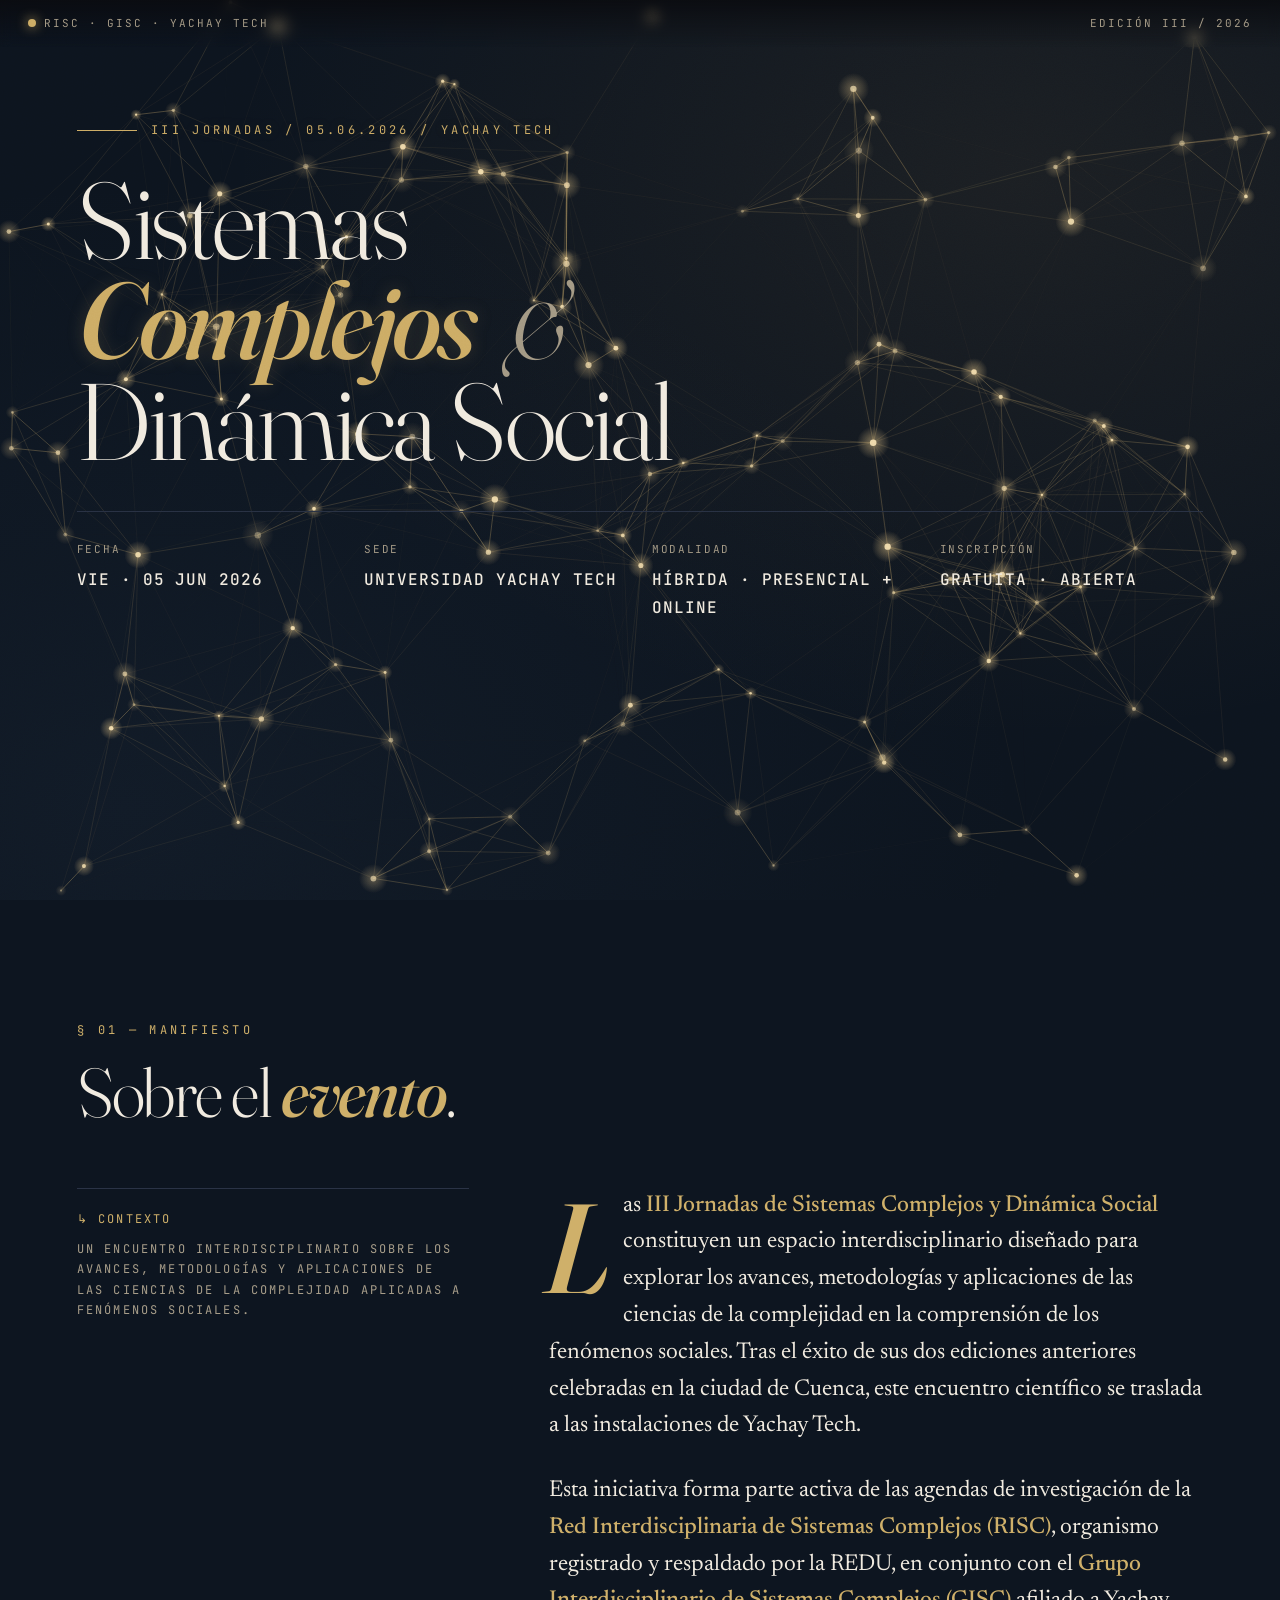
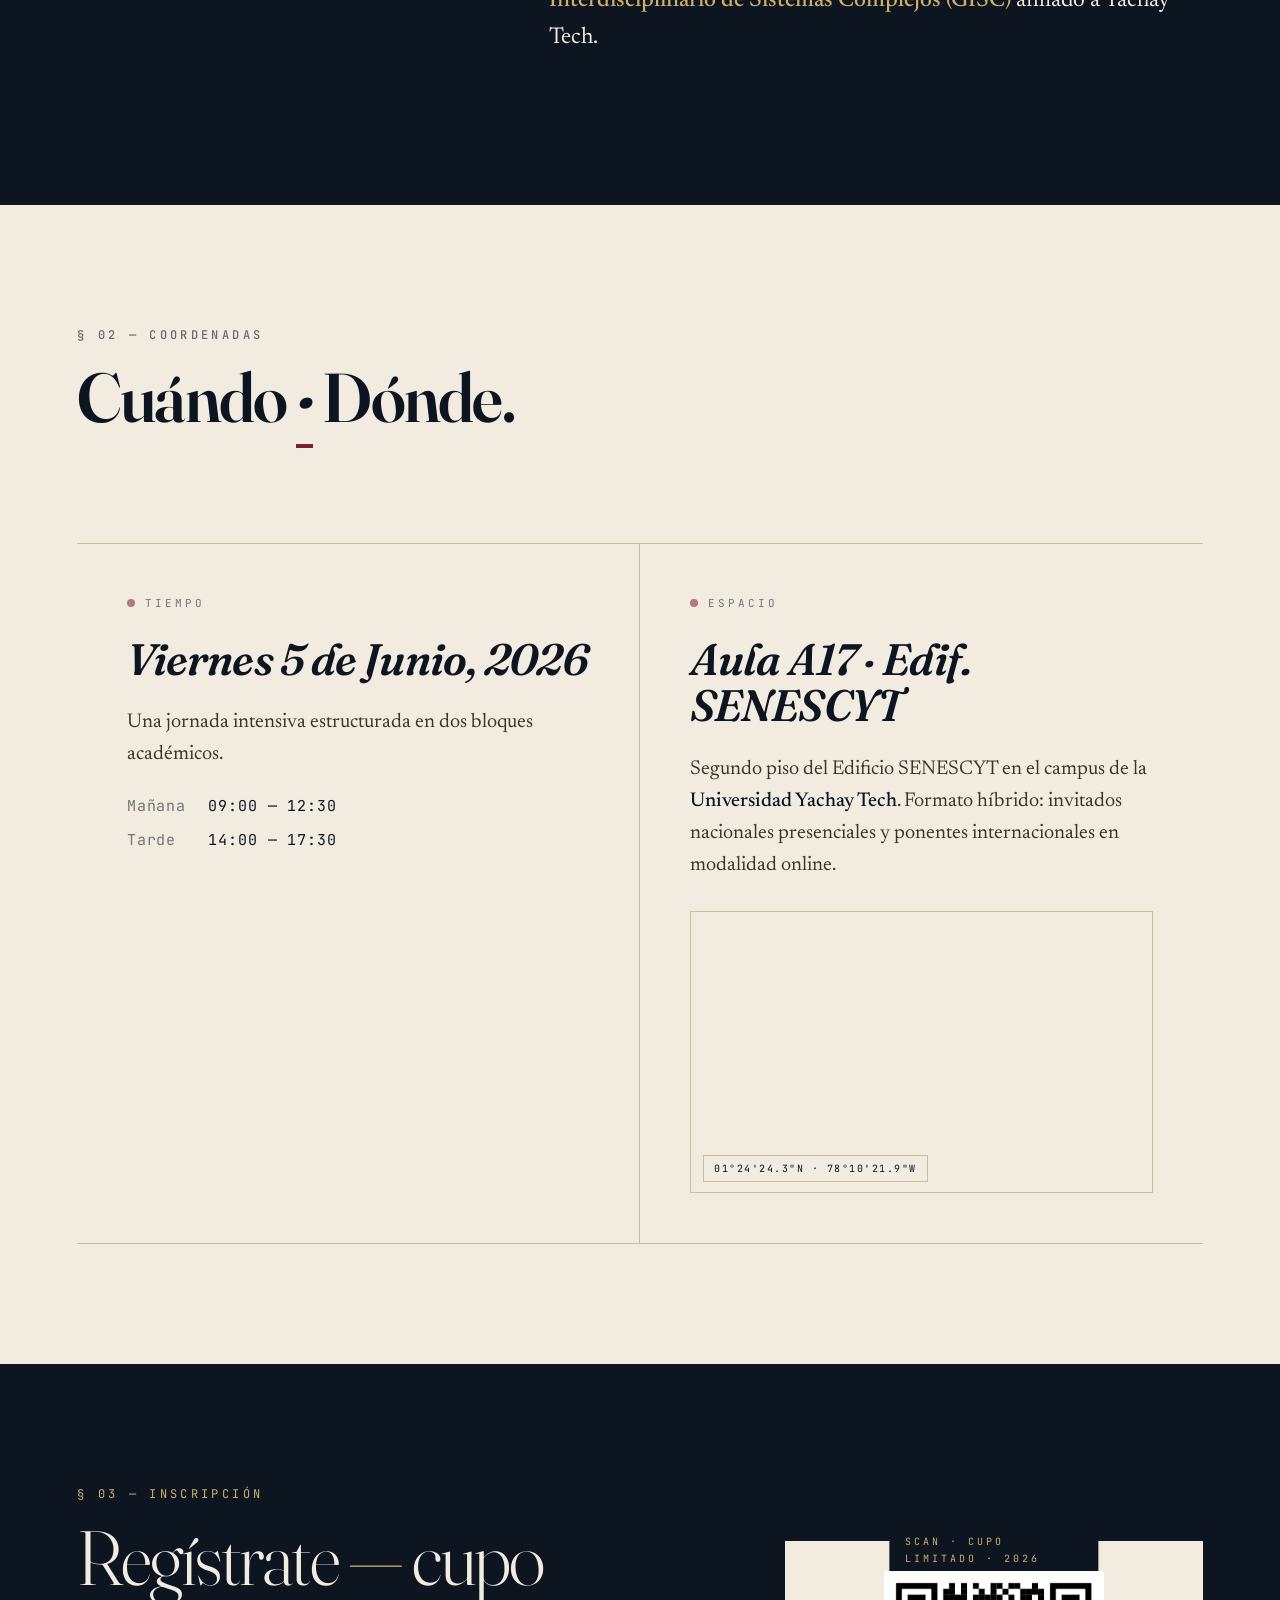
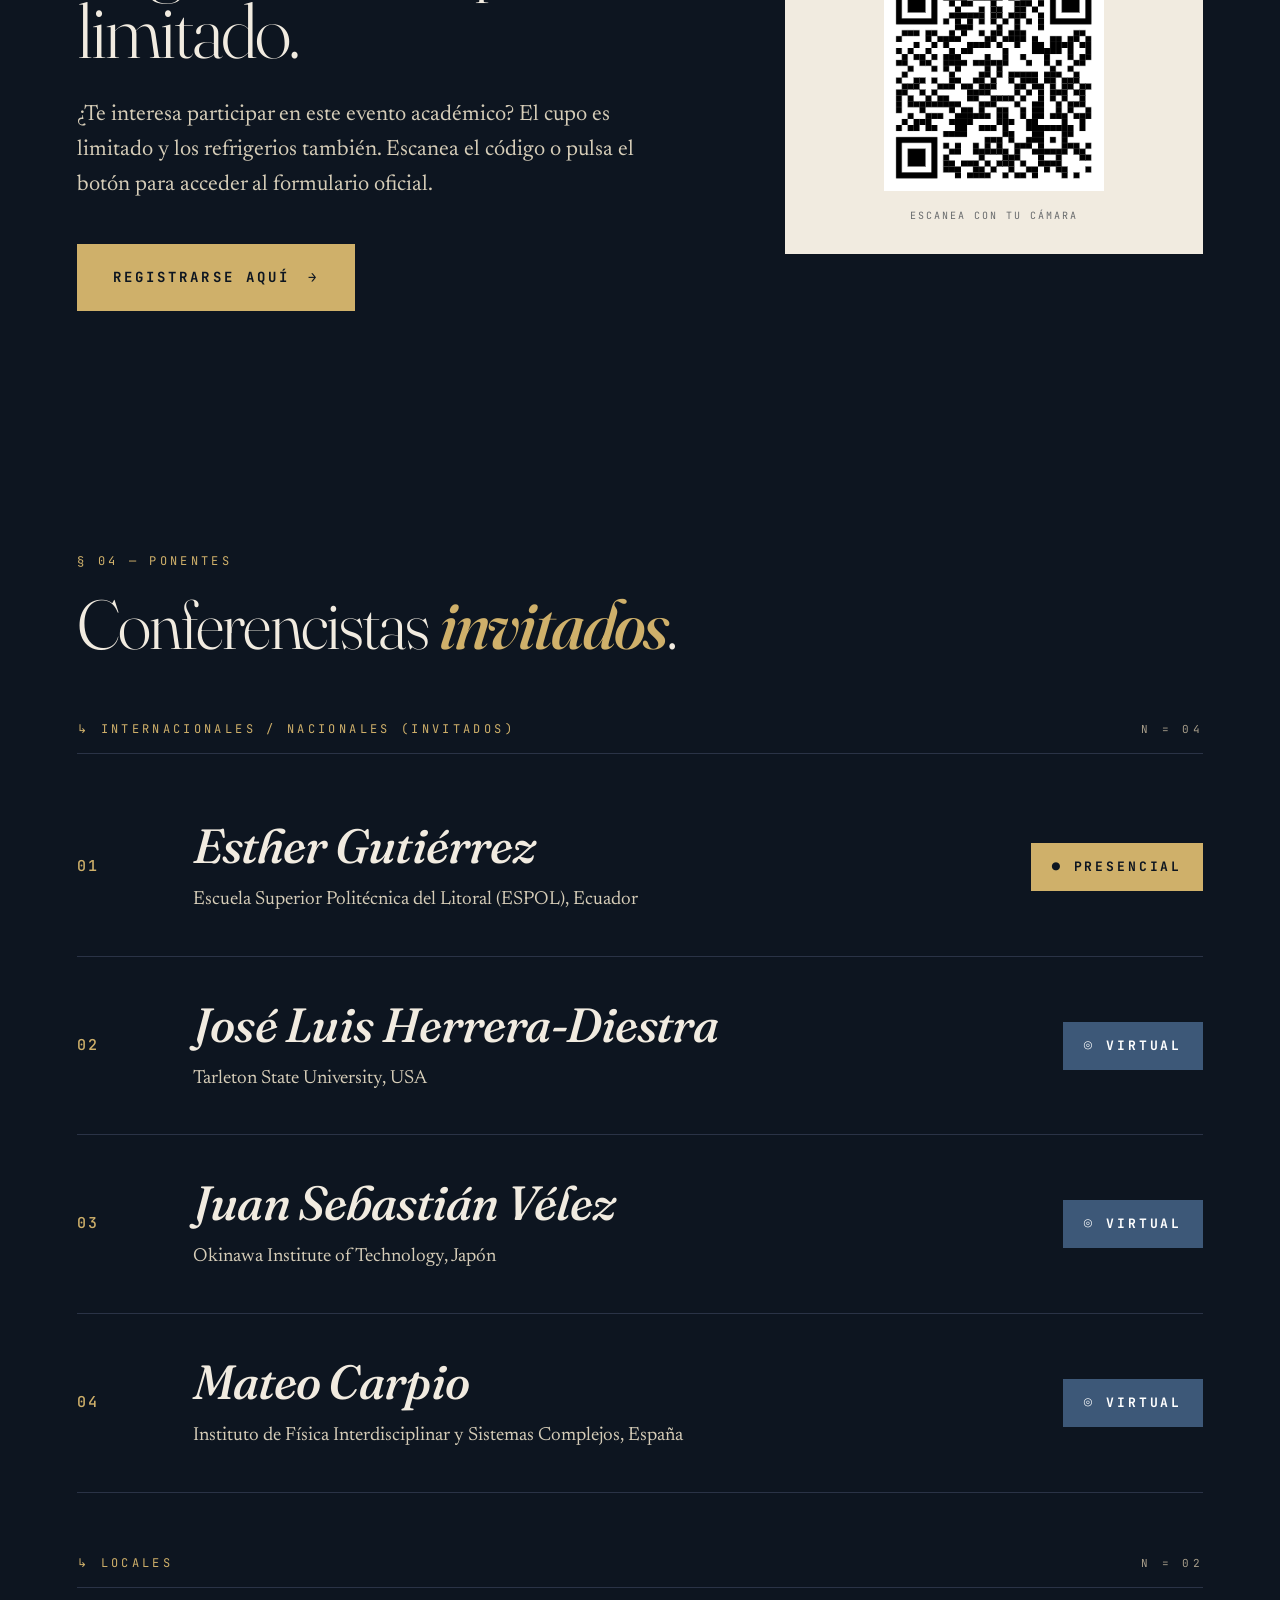
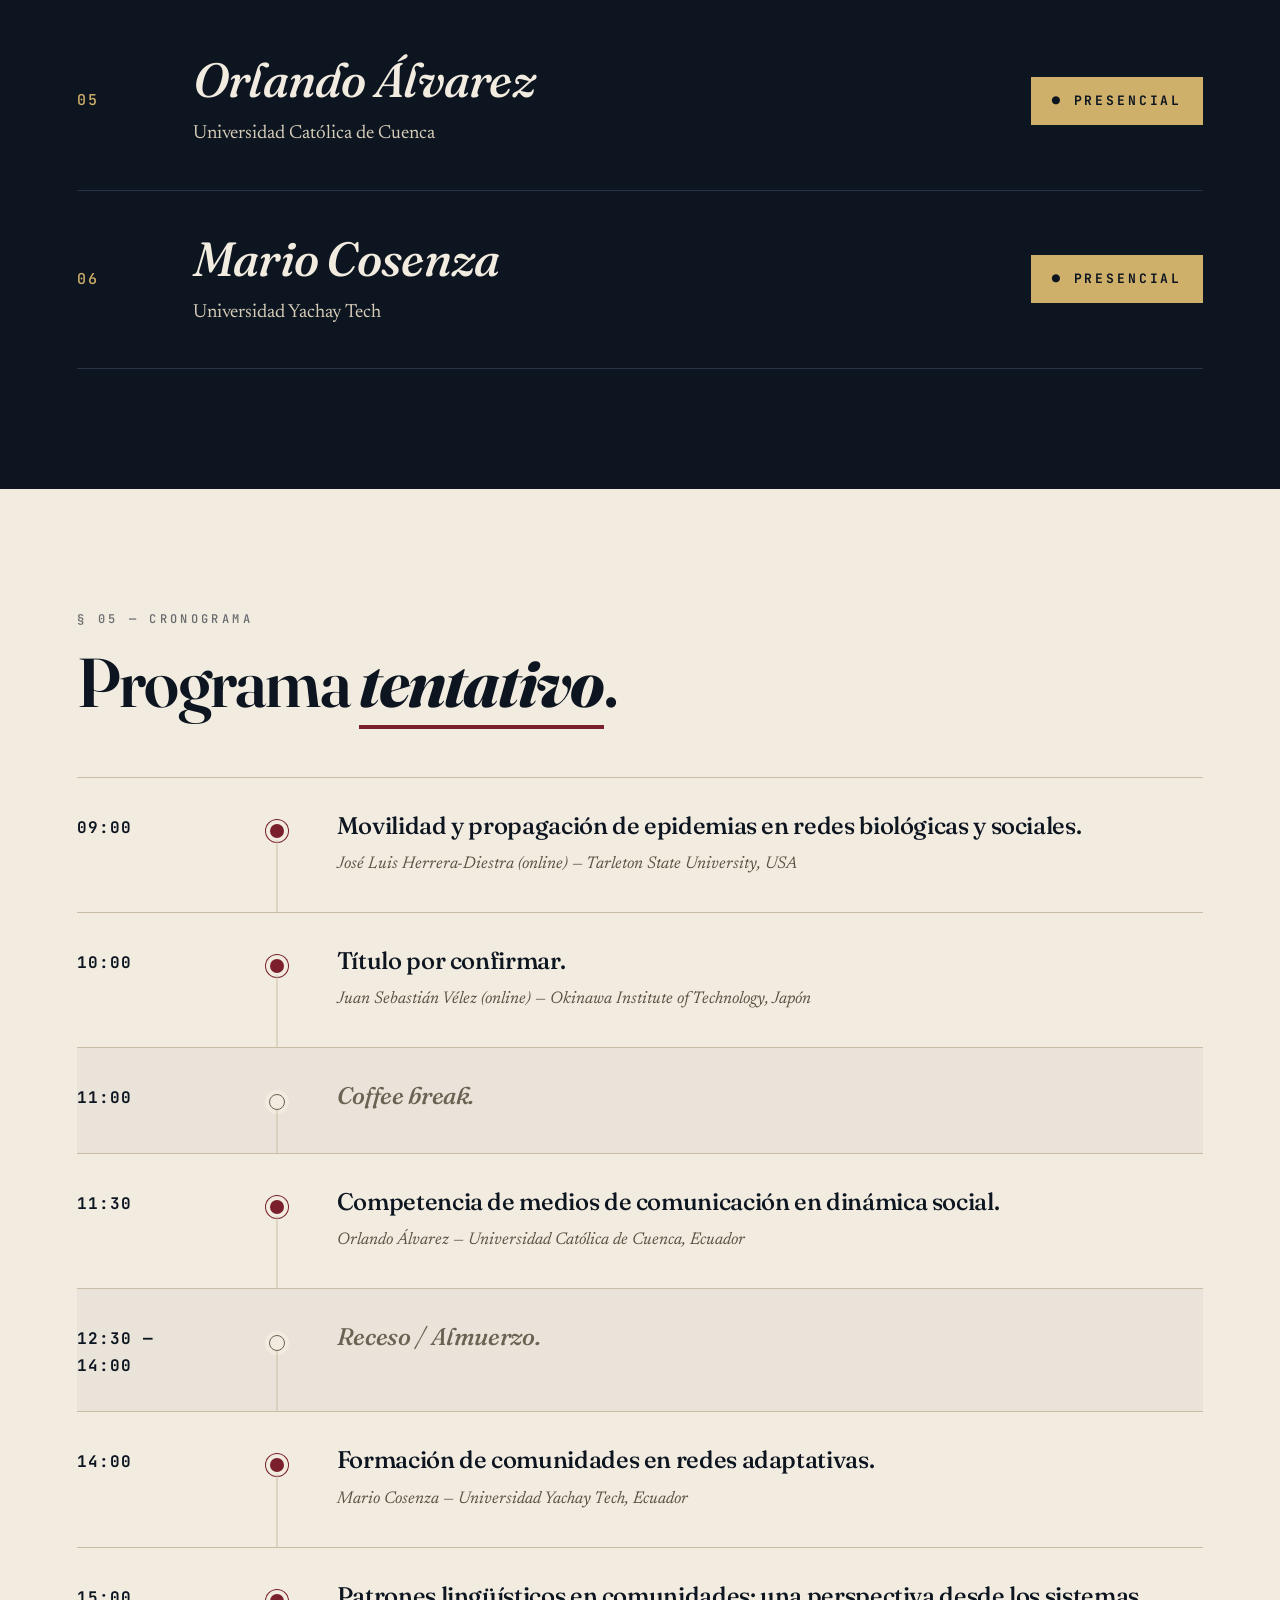
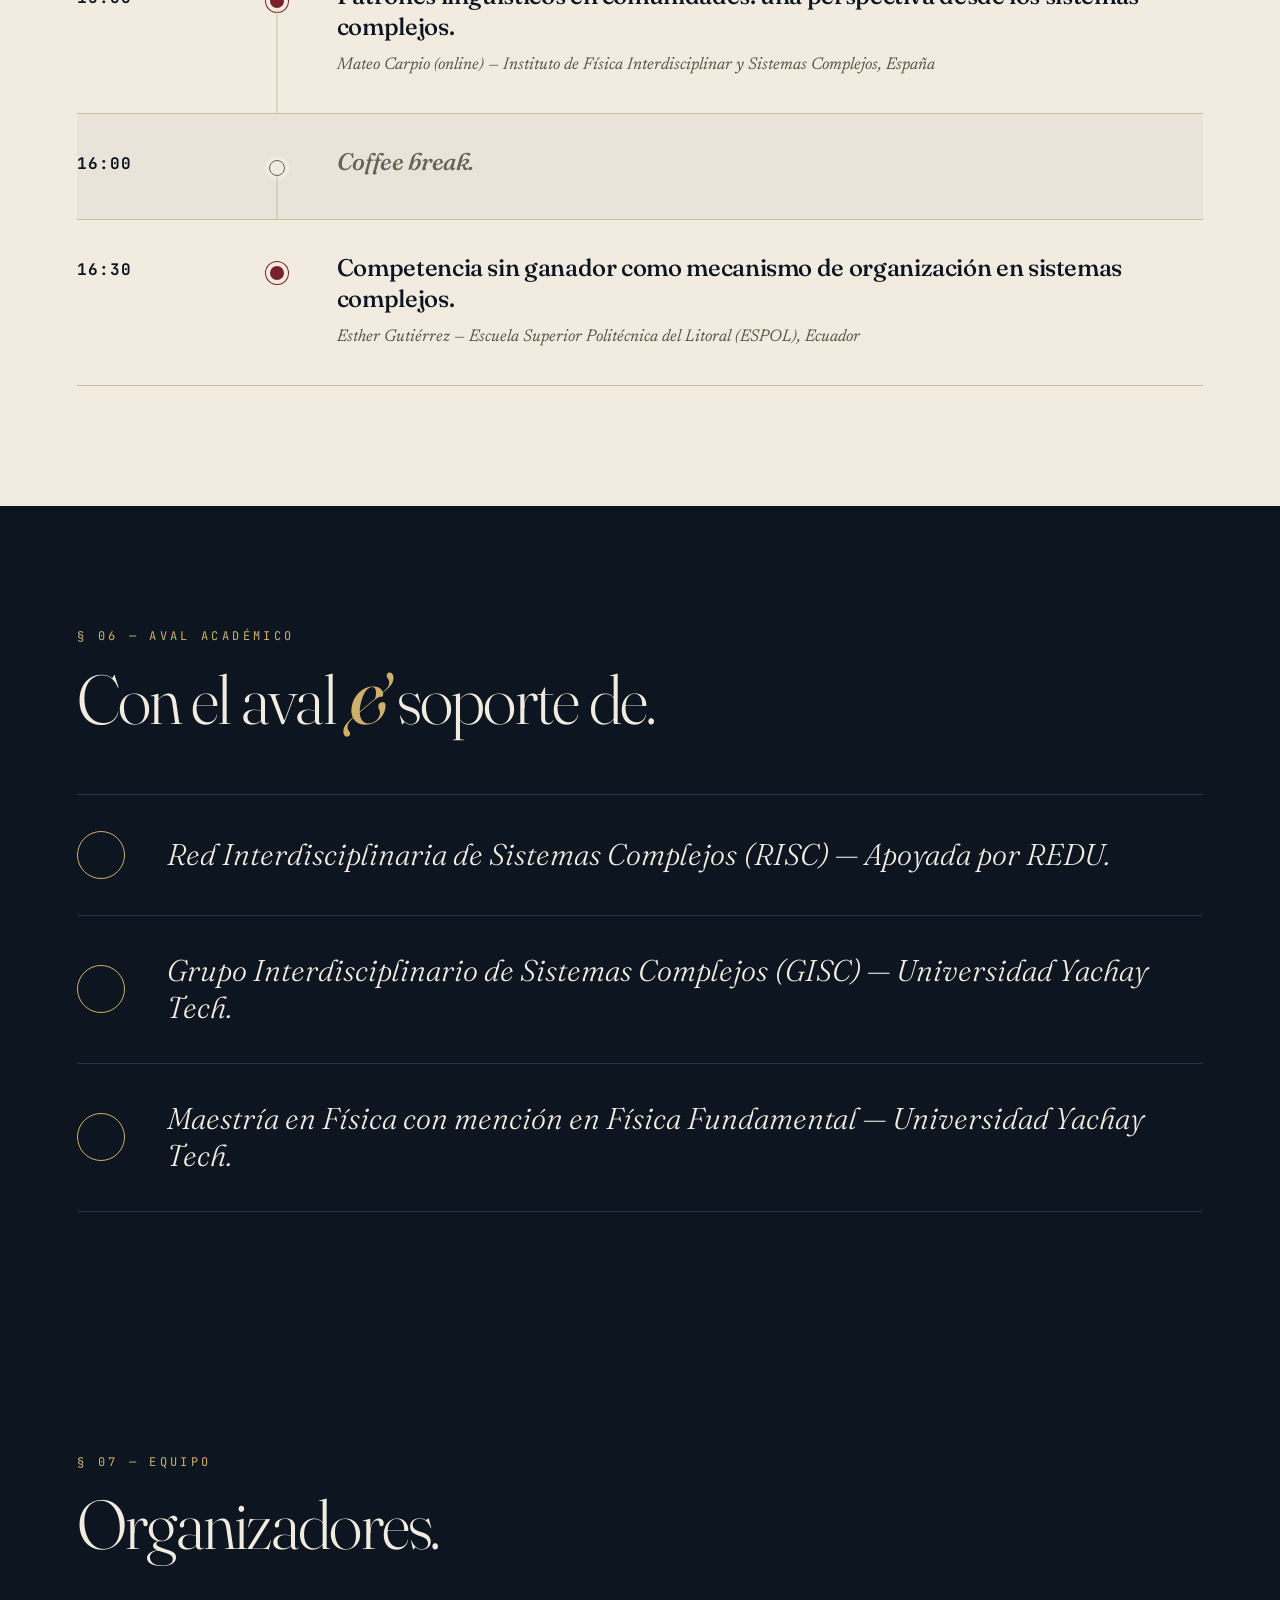
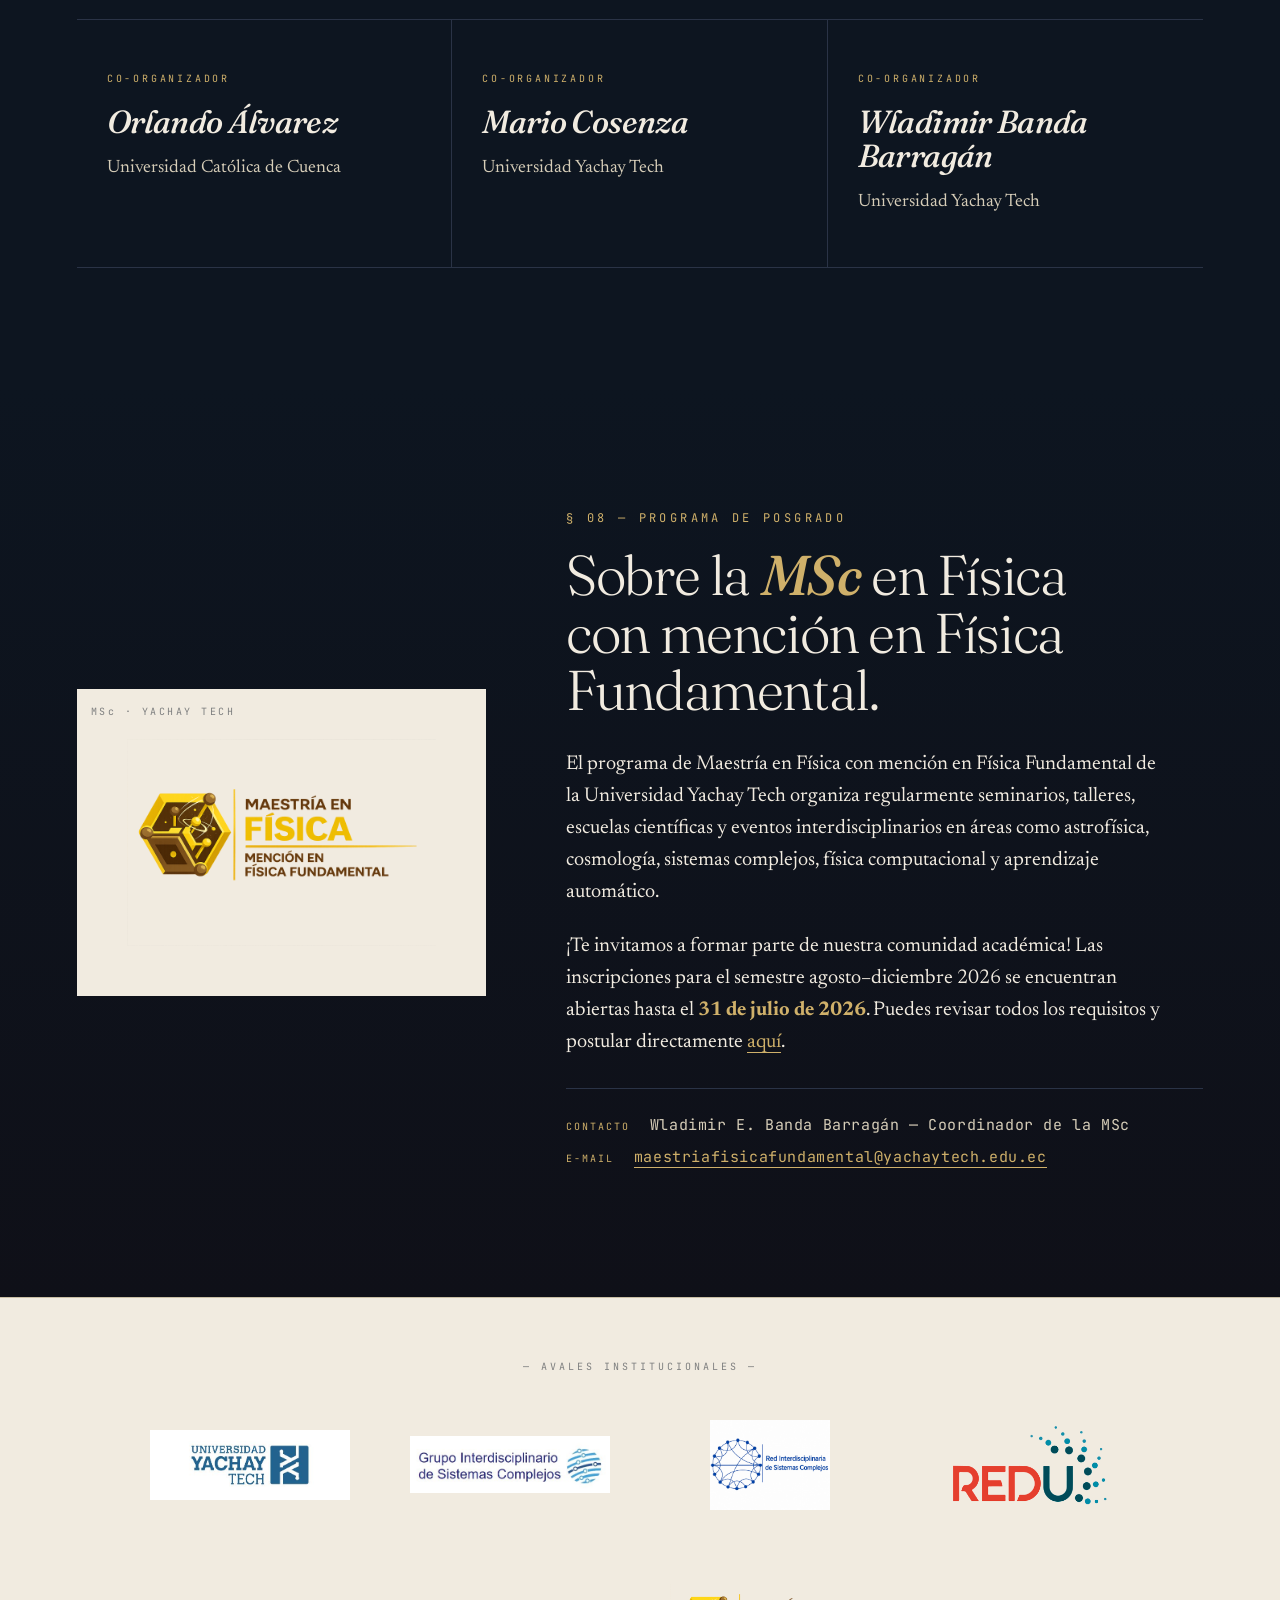
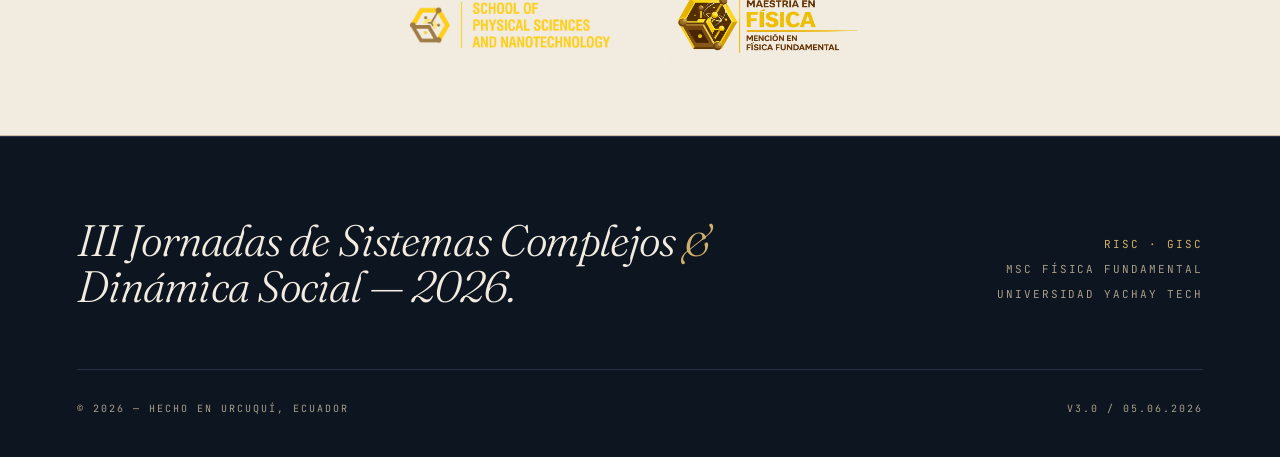
==== commit 027757b6: "Update event copy and sponsors" ====
--- a/sistemas-complejos.html
+++ b/sistemas-complejos.html
@@ -20,7 +20,7 @@
   --paper-dim:#a89e8a;
   --rule:#2a3346;
   --rule-paper:#c9bea4;
-  --accent:#a8884f;          /* burnished brass / antique gold */
+  --accent:#cfb06a;          /* brighter burnished gold */
   --accent-2:#7a1f2b;        /* oxblood burgundy */
   --accent-3:#3d5878;        /* slate blue */
   --serif:'Fraunces', 'Times New Roman', serif;
@@ -107,6 +107,7 @@
   color:var(--accent);
   margin-bottom:30px;
   display:flex; align-items:center; gap:14px;
+  text-shadow:0 0 16px rgba(207,176,106,.18);
 }
 .eyebrow .bar{flex:0 0 60px; height:1px; background:var(--accent)}
 
@@ -125,6 +126,7 @@
   font-weight:500;
   color:var(--accent);
   font-variation-settings:"opsz" 144;
+  text-shadow:0 0 18px rgba(207,176,106,.2);
 }
 .hero h1 .amp{
   font-style:italic; font-weight:300;
@@ -386,7 +388,7 @@
   position:relative;
 }
 .qr-block::before{
-  content:"SCAN · REGISTRO · 2026";
+  content:"SCAN · CUPO LIMITADO · 2026";
   position:absolute; top:-12px; left:50%; transform:translateX(-50%);
   background:var(--ink);
   color:var(--accent);
@@ -741,12 +743,11 @@
   max-width:100%;
   max-height:90px;
   object-fit:contain;
-  filter:grayscale(1) contrast(.9);
-  opacity:.7;
-  transition:filter .4s, opacity .4s, transform .4s;
+  filter:none;
+  opacity:1;
+  transition:transform .4s, opacity .4s;
 }
 .logos-row img:hover{
-  filter:none;
   opacity:1;
   transform:scale(1.05);
 }
@@ -877,12 +878,6 @@
         <strong>Red Interdisciplinaria de Sistemas Complejos (RISC)</strong>, organismo registrado y respaldado por la REDU,
         en conjunto con el <strong>Grupo Interdisciplinario de Sistemas Complejos (GISC)</strong> afiliado a Yachay Tech.
       </p>
-
-      <ul>
-        <li>Asistir a ponencias magistrales dictadas por destacados investigadores nacionales de forma presencial e internacionales vía online.</li>
-        <li>Analizar las dinámicas colectivas y estructuras sociales desde una perspectiva analítica y computacional.</li>
-        <li>Involucrar de manera directa a estudiantes de pregrado y posgrado en la discusión de fronteras del mundo de sistemas complejos.</li>
-      </ul>
     </div>
   </div>
 </section>
@@ -926,8 +921,8 @@
   <div class="register-inner">
     <div>
       <div class="s-num">§ 03 — Inscripción</div>
-      <h2>Regístrate <em>—</em> es gratuito.</h2>
-      <p>¿Te interesa participar en este evento académico gratuito? Escanea el código o pulsa el botón para acceder al formulario oficial.</p>
+      <h2>Regístrate <em>—</em> cupo limitado.</h2>
+      <p>¿Te interesa participar en este evento académico? El cupo es limitado y los refrigerios también. Escanea el código o pulsa el botón para acceder al formulario oficial.</p>
       <a class="cta" href="https://forms.gle/QWffEZeSFnXKt1Bp9" target="_blank" rel="noopener">
         Registrarse aquí
         <span class="arr">→</span>
@@ -1179,8 +1174,9 @@
 
 <!-- LOGOS -->
 <section class="logos-band">
-  <div class="logos-band-label">— Instituciones participantes —</div>
+  <div class="logos-band-label">— Avales institucionales —</div>
   <div class="logos-row">
+    <div class="lg"><img src="images/logo_univ.jpg" alt="Logo Universidad Yachay Tech"></div>
     <div class="lg"><img src="images/logo1.jpeg" alt="Logo Institución 1"></div>
     <div class="lg"><img src="images/logo2.jpeg" alt="Logo Institución 2"></div>
     <div class="lg"><img src="images/logo3.png" alt="Logo Institución 3"></div>
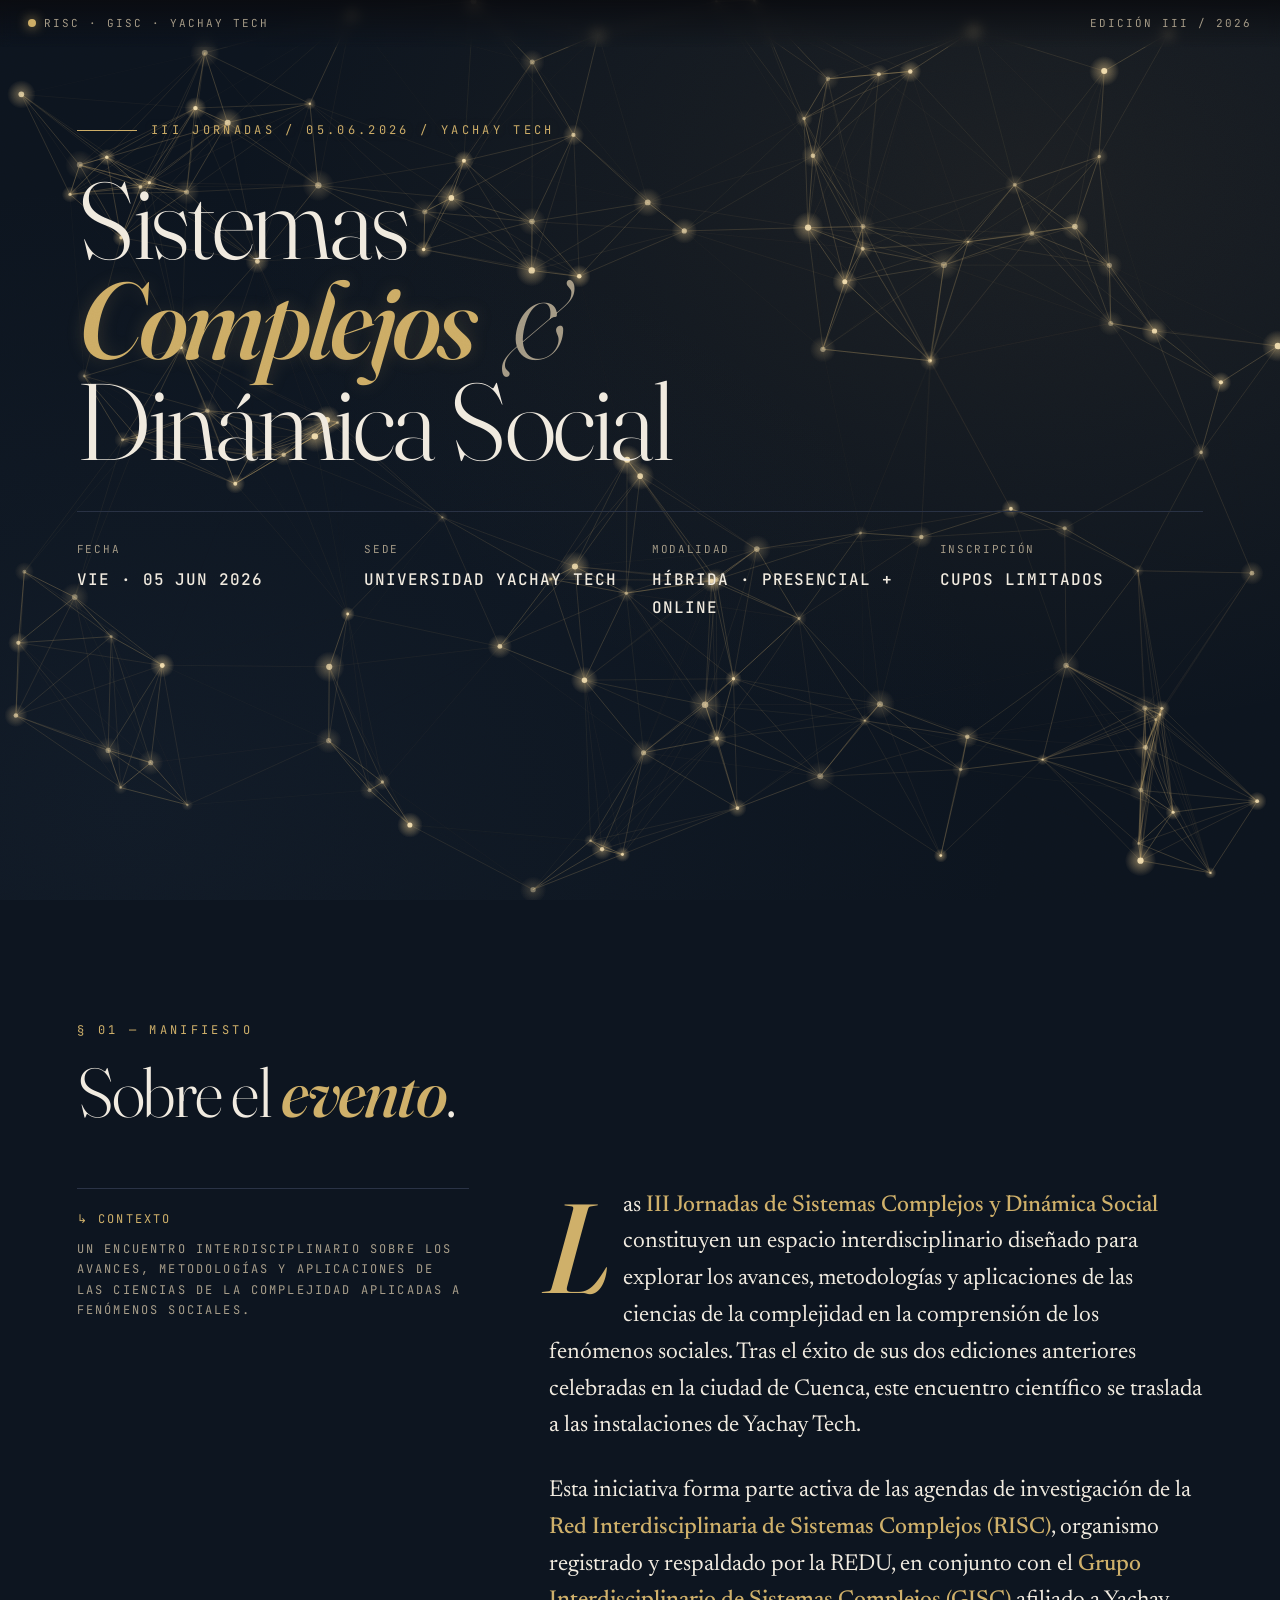
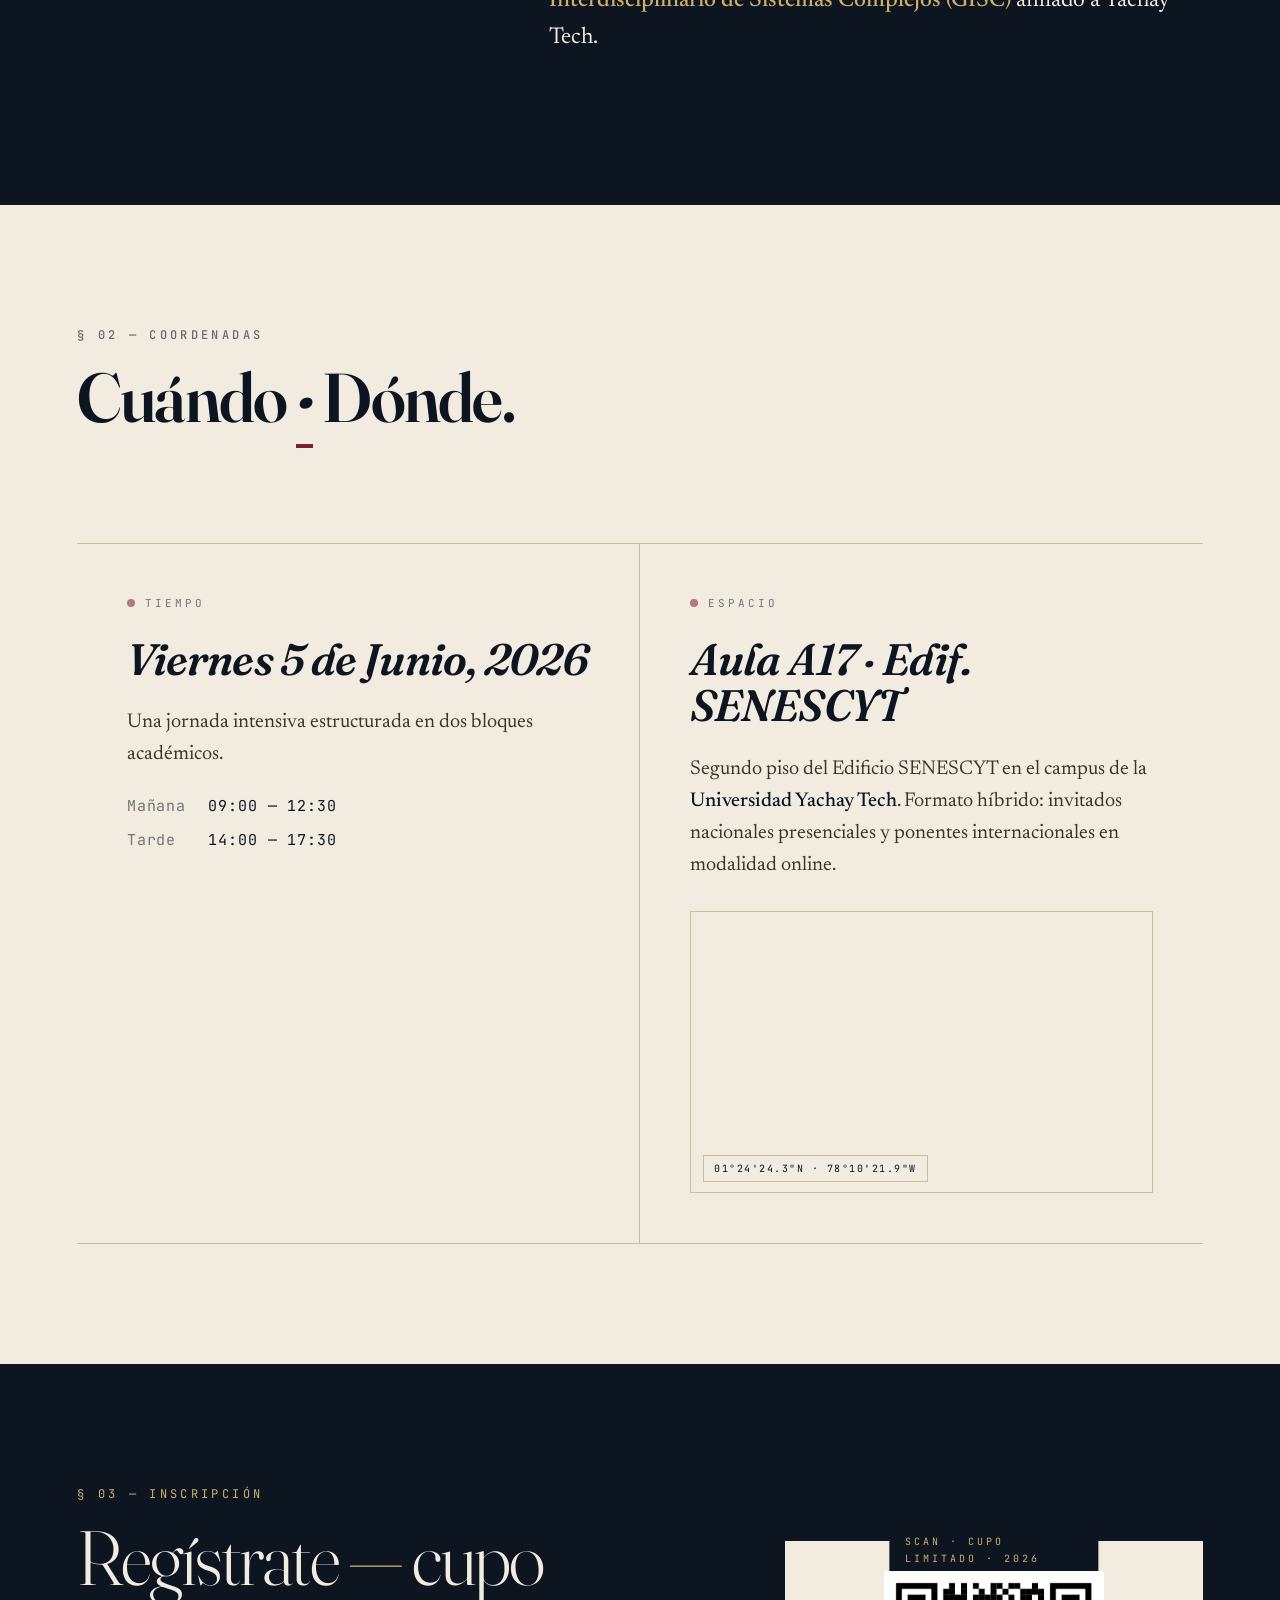
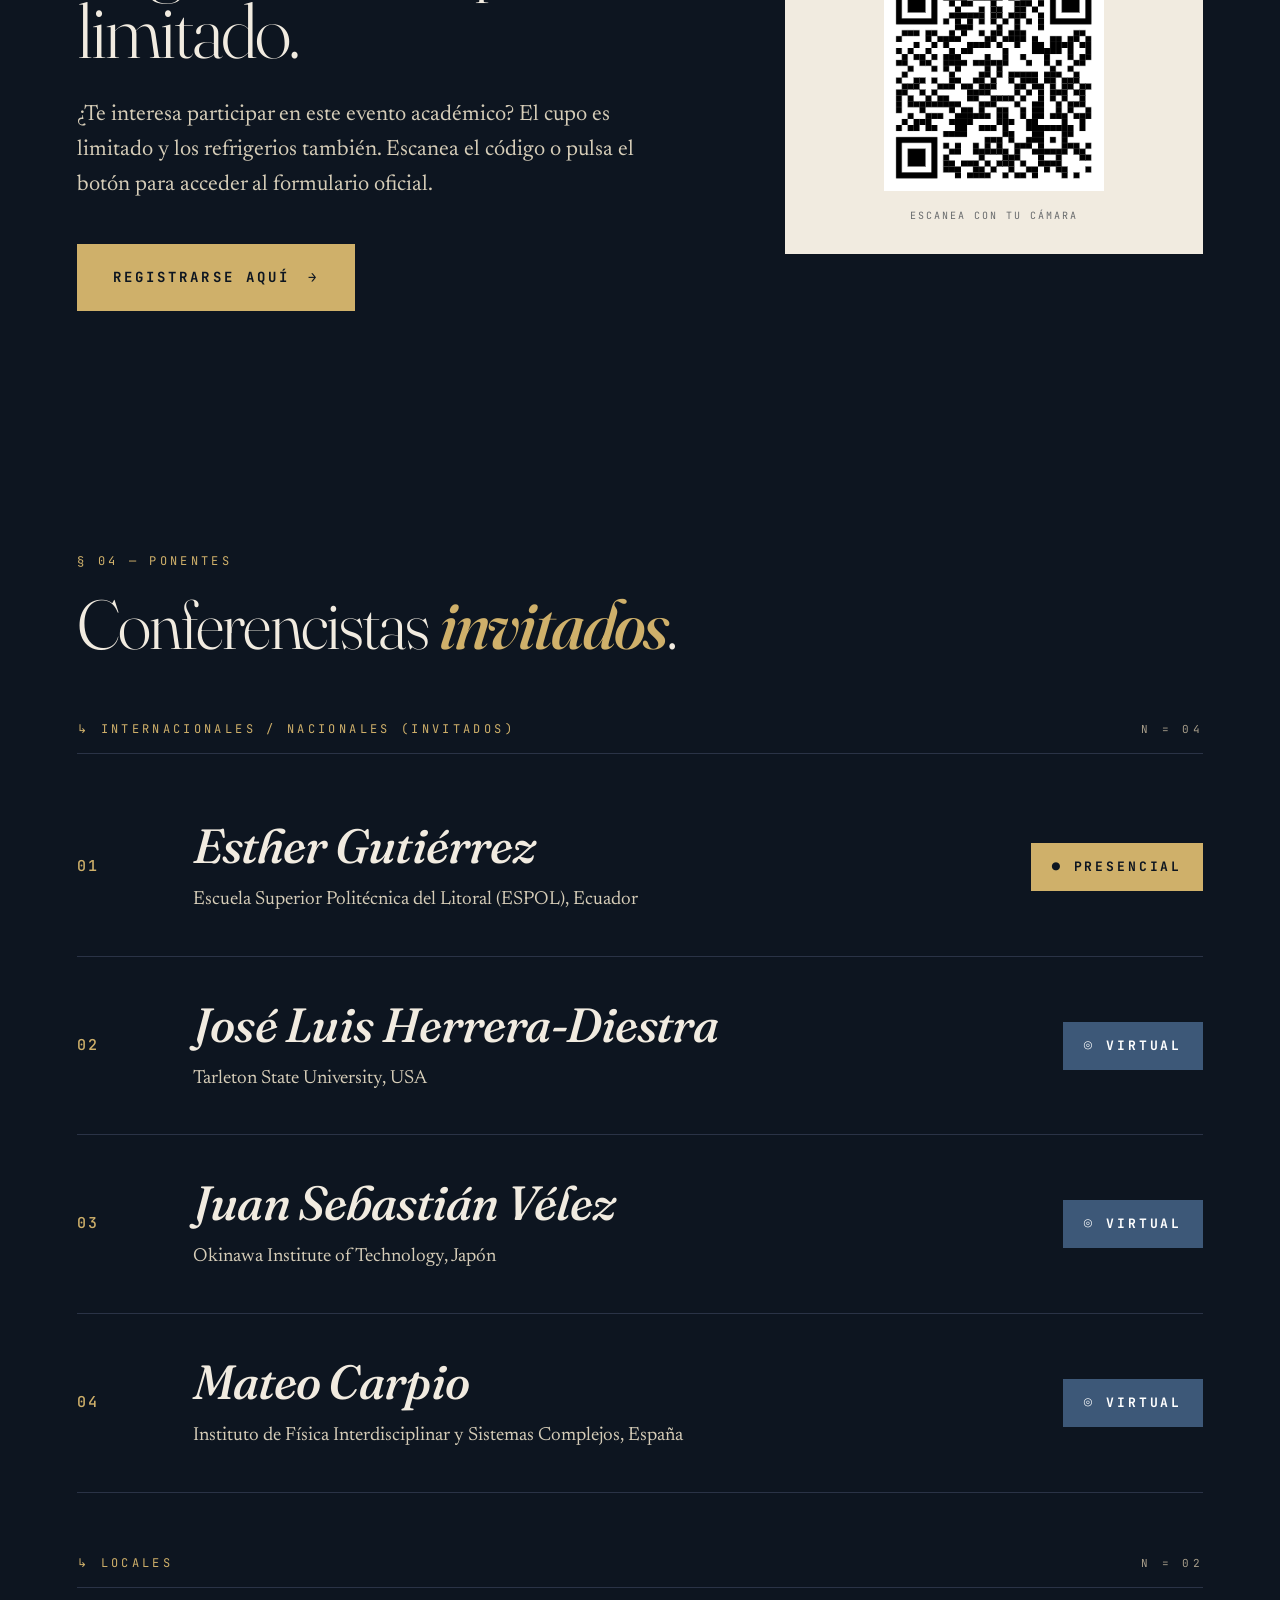
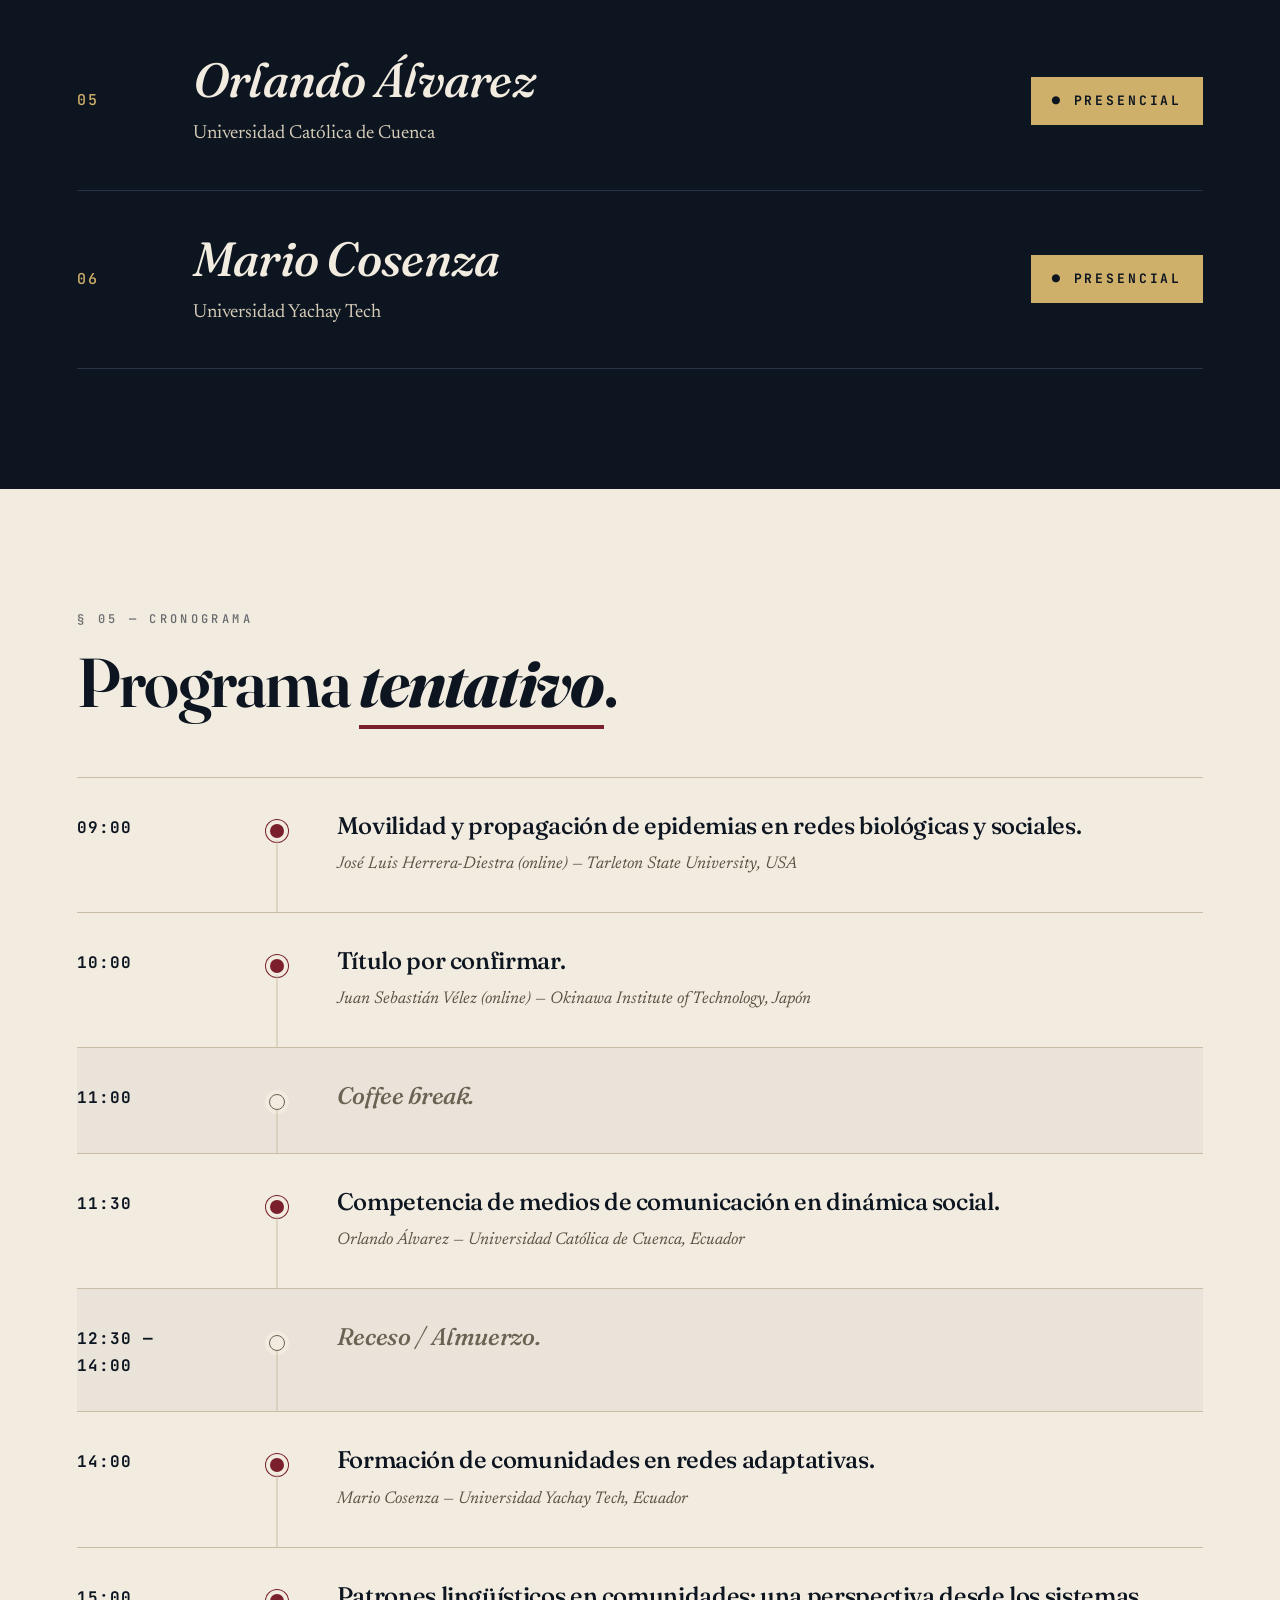
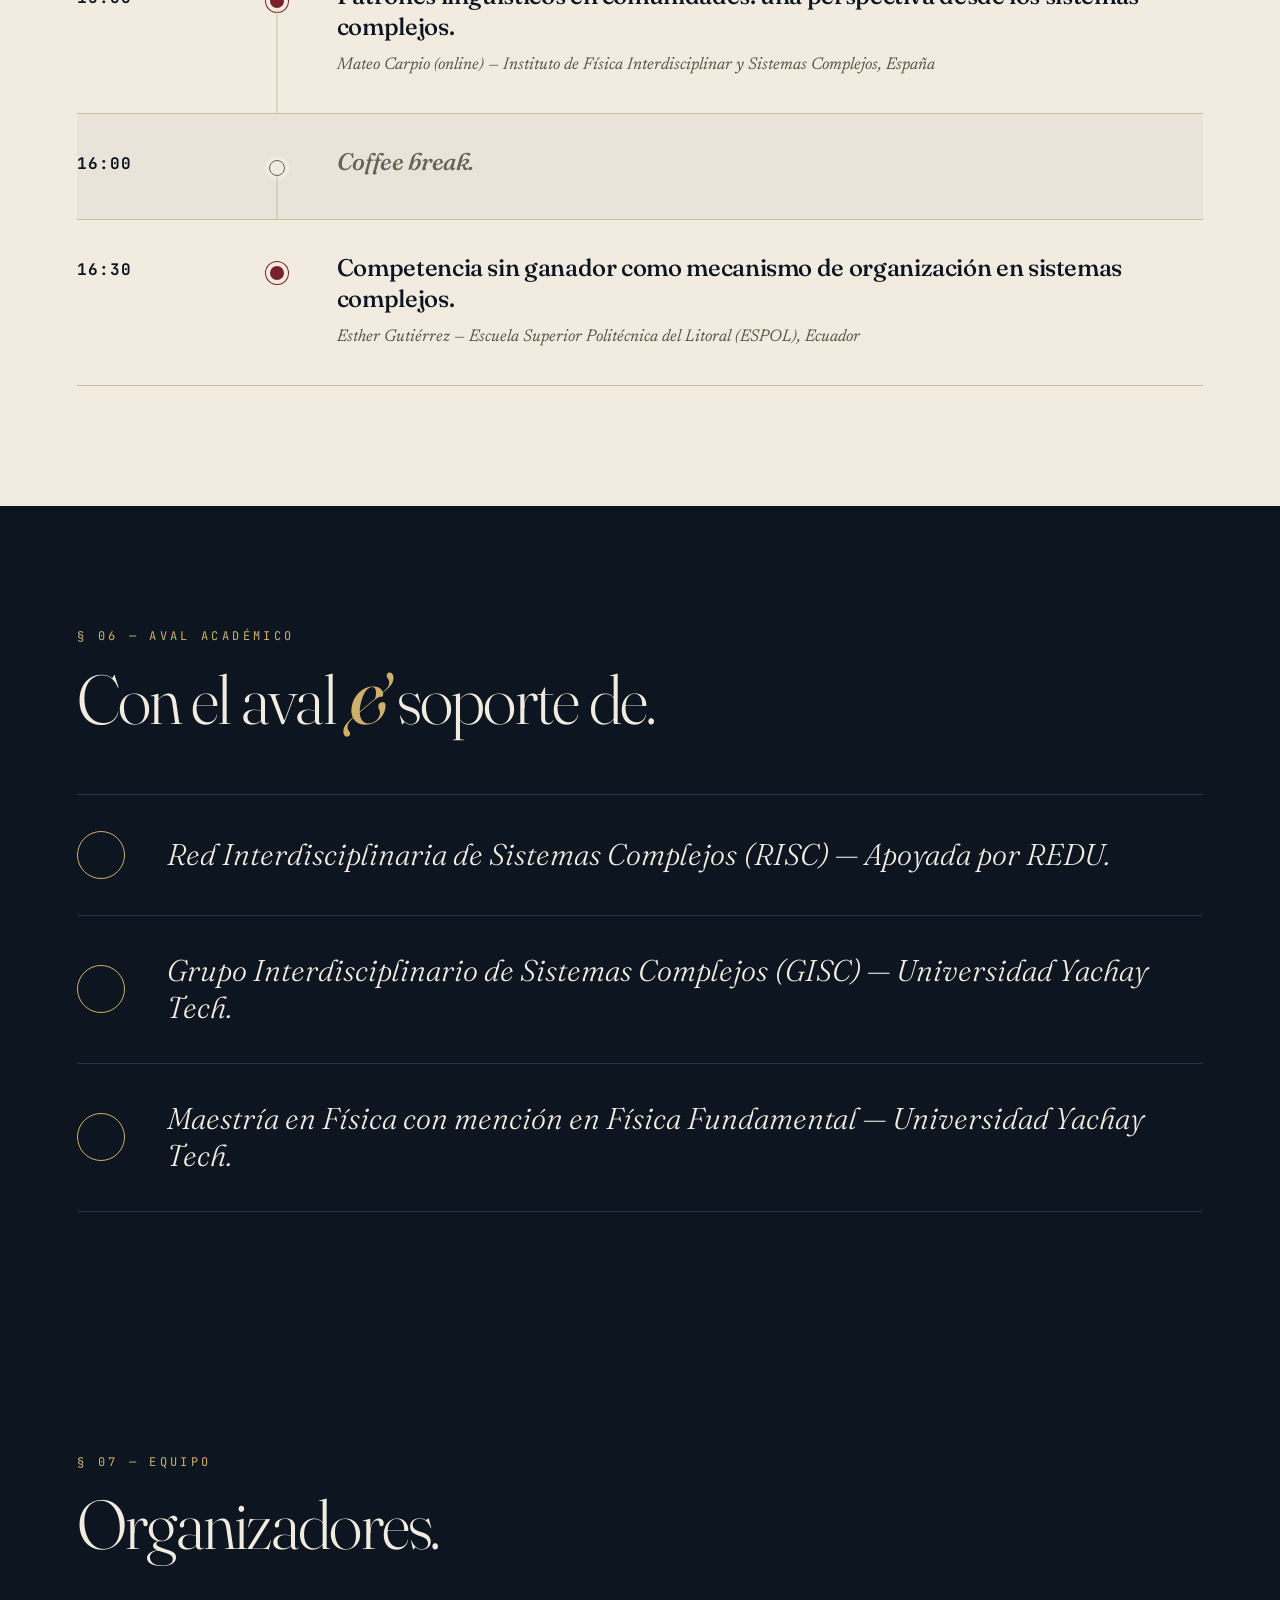
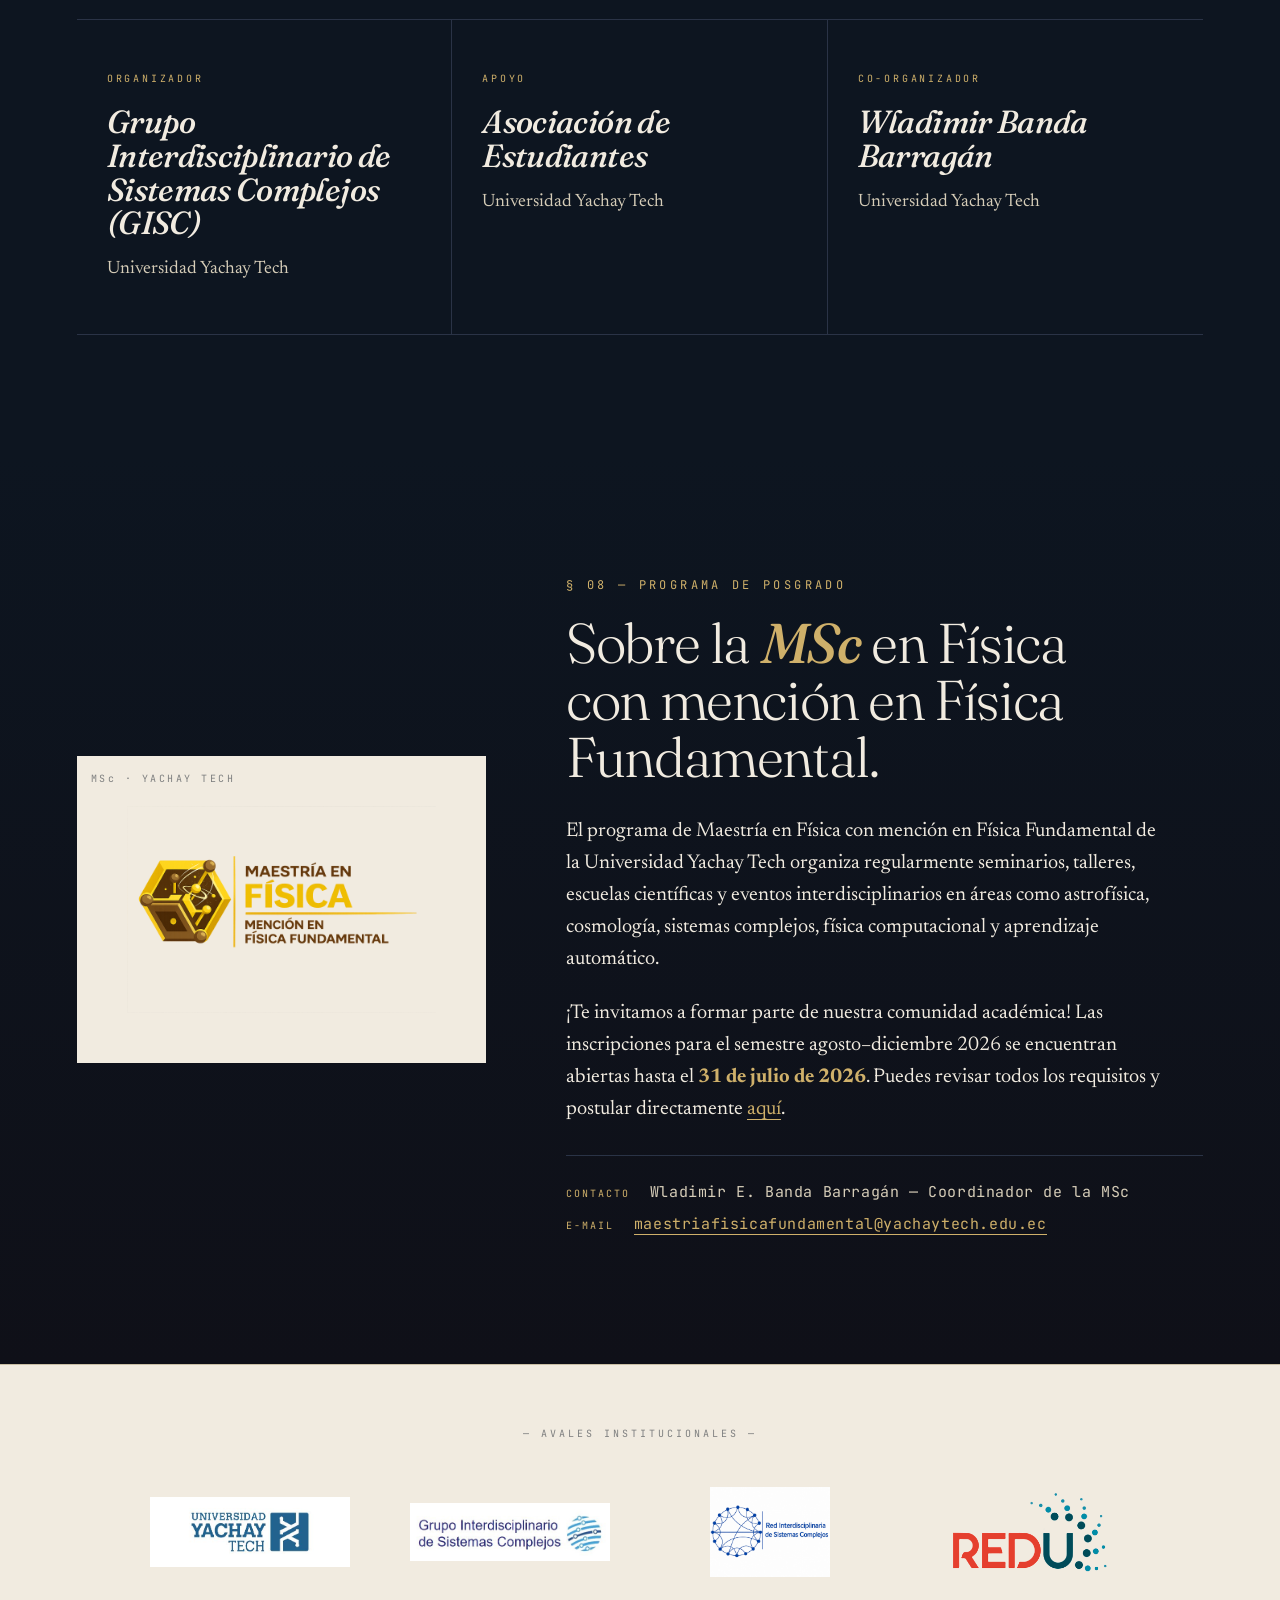
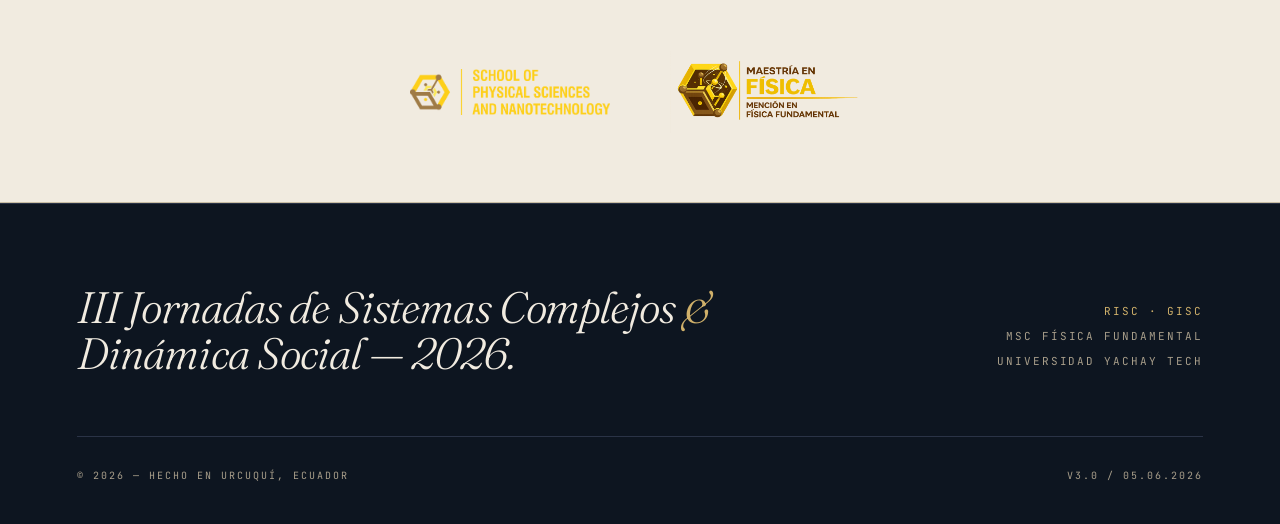
==== commit cd95b54c: "Update organizers: GISC; Inscripción: Cupos limitados" ====
--- a/sistemas-complejos.html
+++ b/sistemas-complejos.html
@@ -847,7 +847,7 @@
       </div>
       <div class="cell">
         <span class="k">Inscripción</span>
-        <span class="v">Gratuita · Abierta</span>
+        <span class="v">Cupos limitados</span>
       </div>
     </div>
   </div>
@@ -1127,13 +1127,13 @@
 
   <div class="org-grid">
     <div class="org-card">
-      <div class="role">Co-Organizador</div>
-      <h3 class="name">Orlando Álvarez</h3>
-      <div class="aff">Universidad Católica de Cuenca</div>
+      <div class="role">Organizador</div>
+      <h3 class="name">Grupo Interdisciplinario de Sistemas Complejos (GISC)</h3>
+      <div class="aff">Universidad Yachay Tech</div>
     </div>
     <div class="org-card">
-      <div class="role">Co-Organizador</div>
-      <h3 class="name">Mario Cosenza</h3>
+      <div class="role">Apoyo</div>
+      <h3 class="name">Asociación de Estudiantes</h3>
       <div class="aff">Universidad Yachay Tech</div>
     </div>
     <div class="org-card">
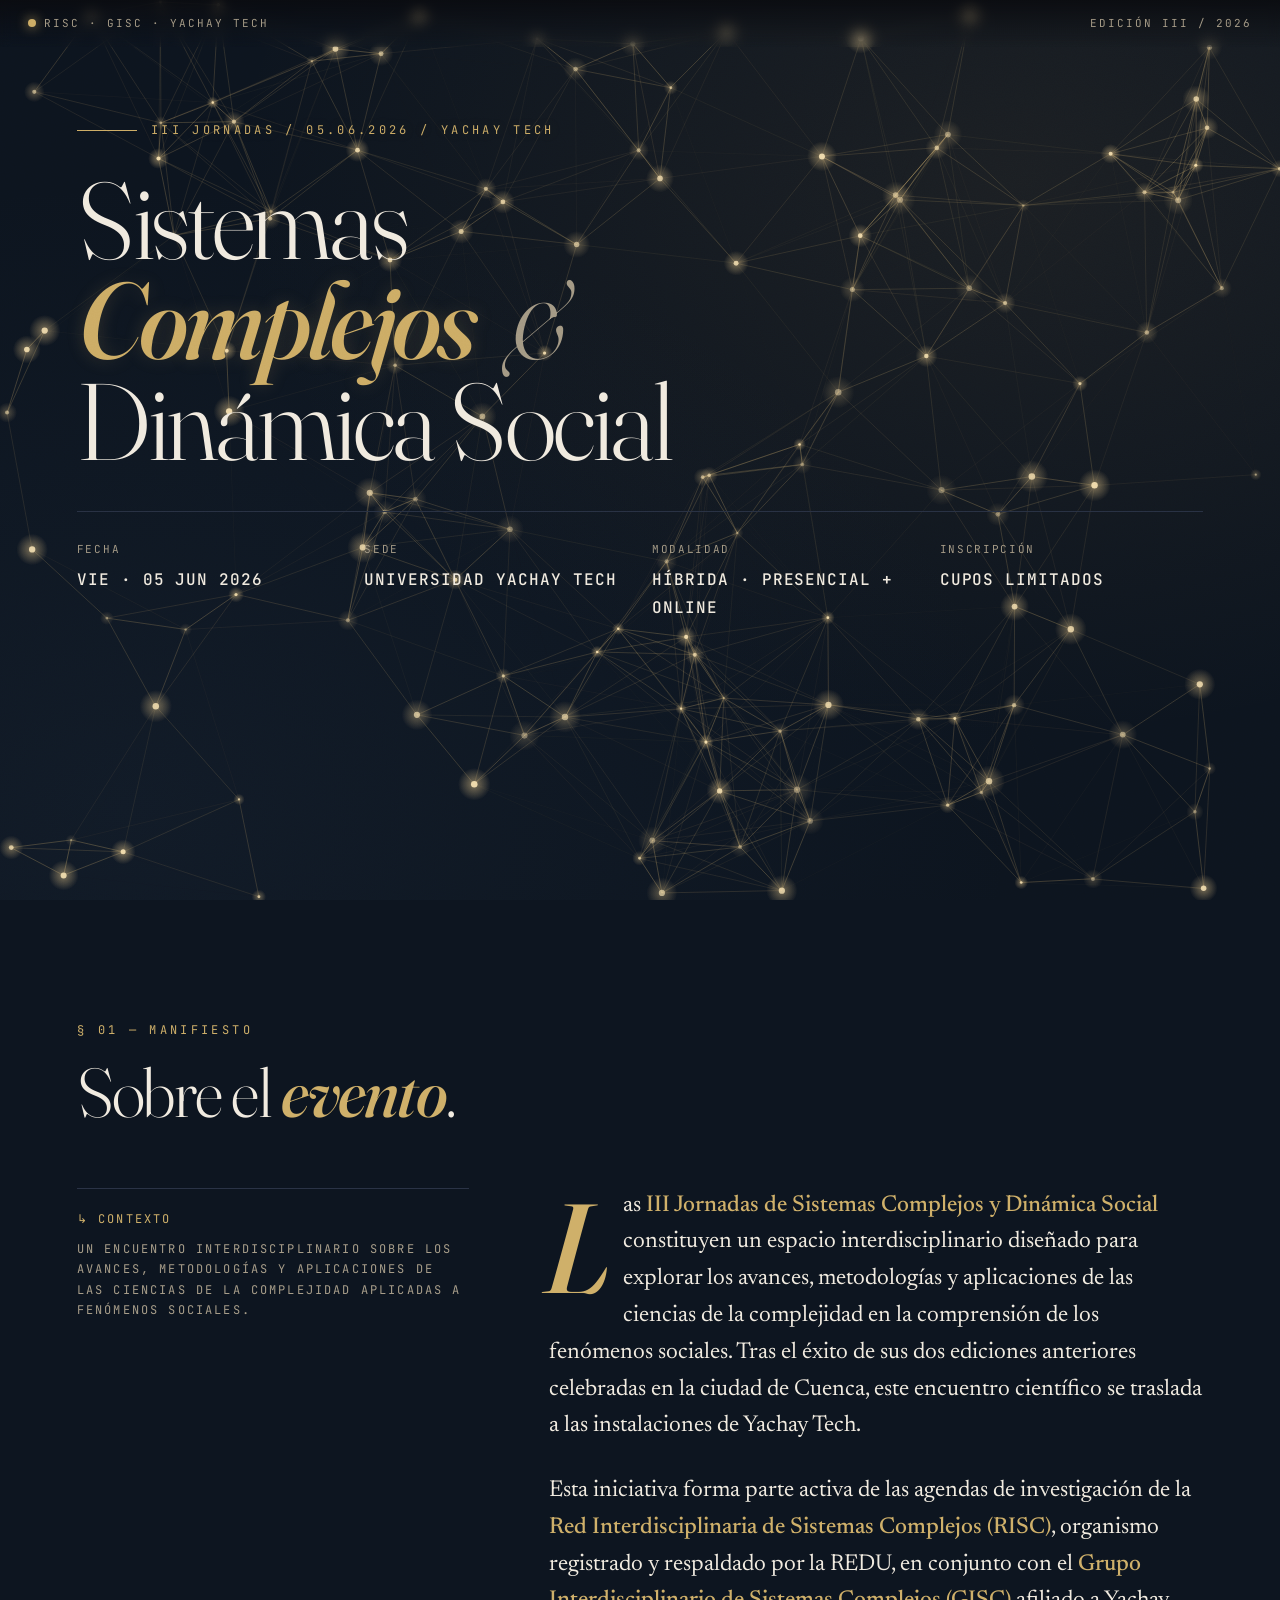
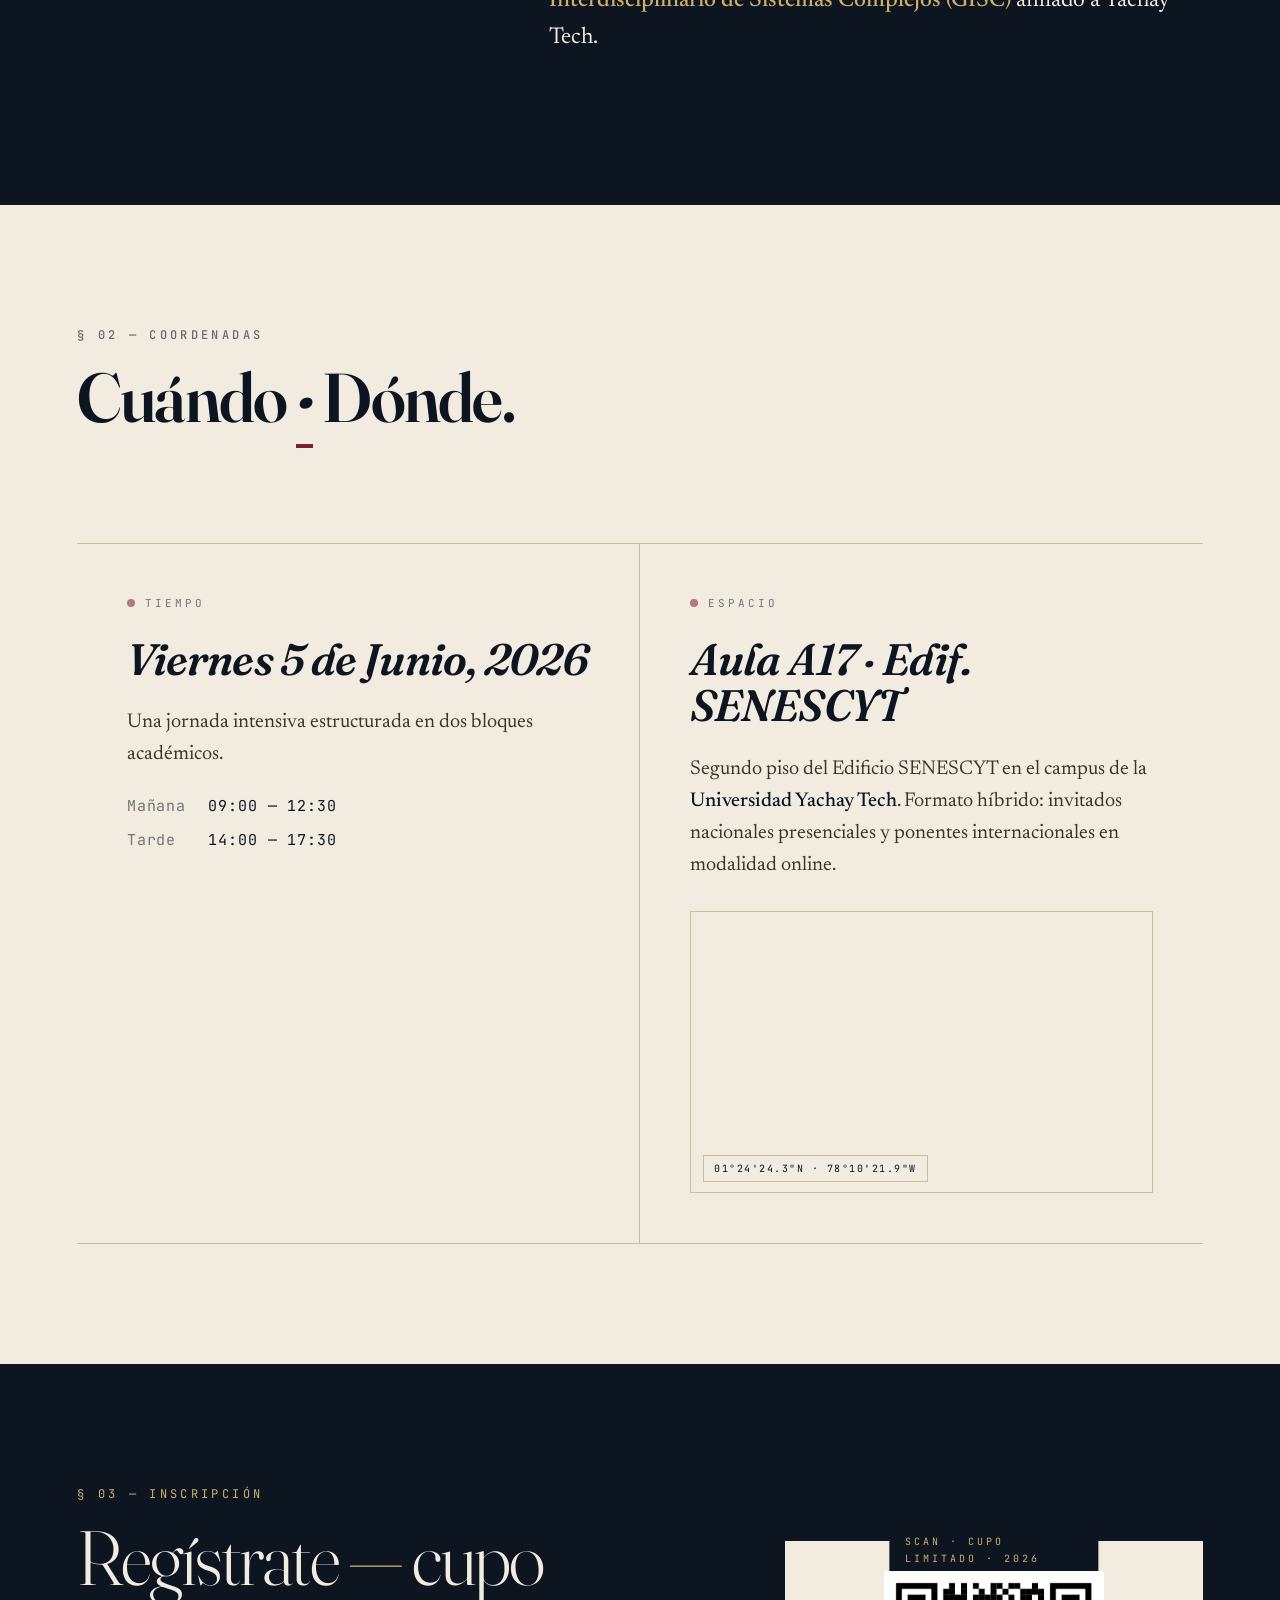
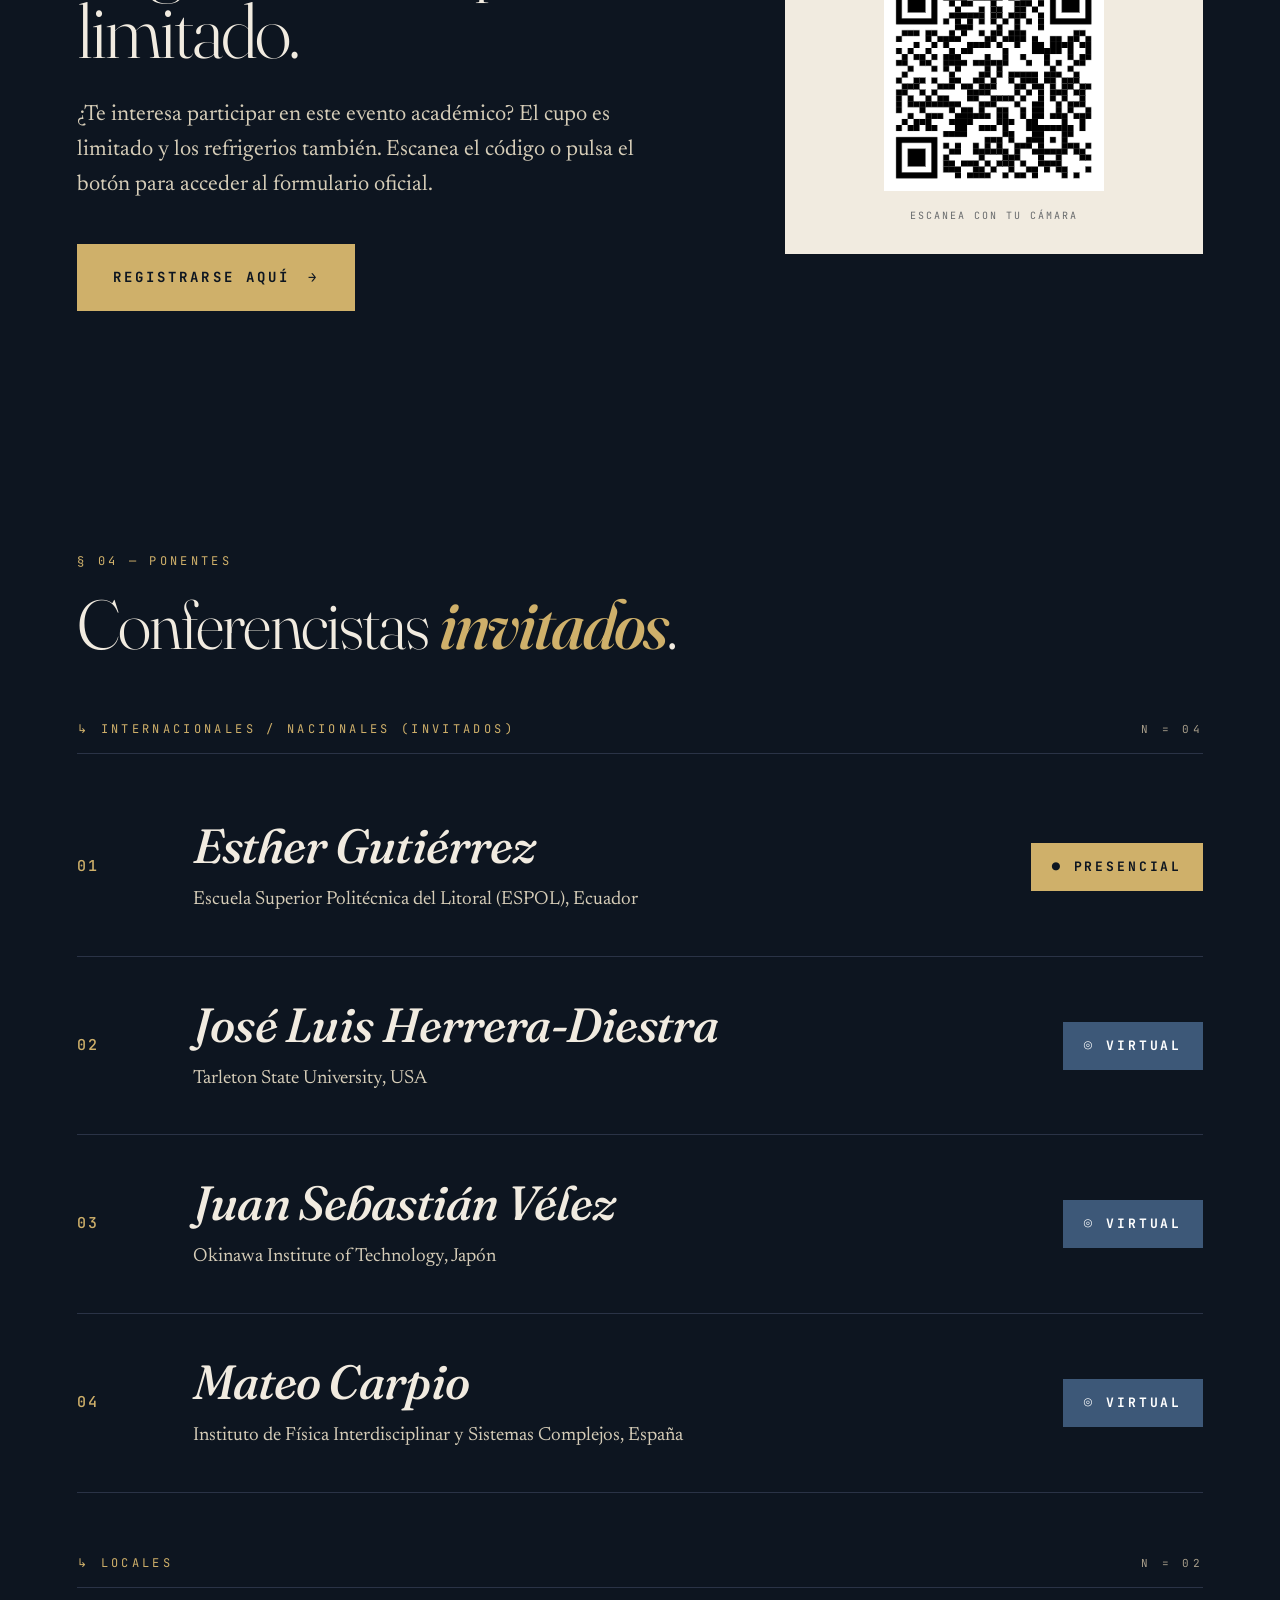
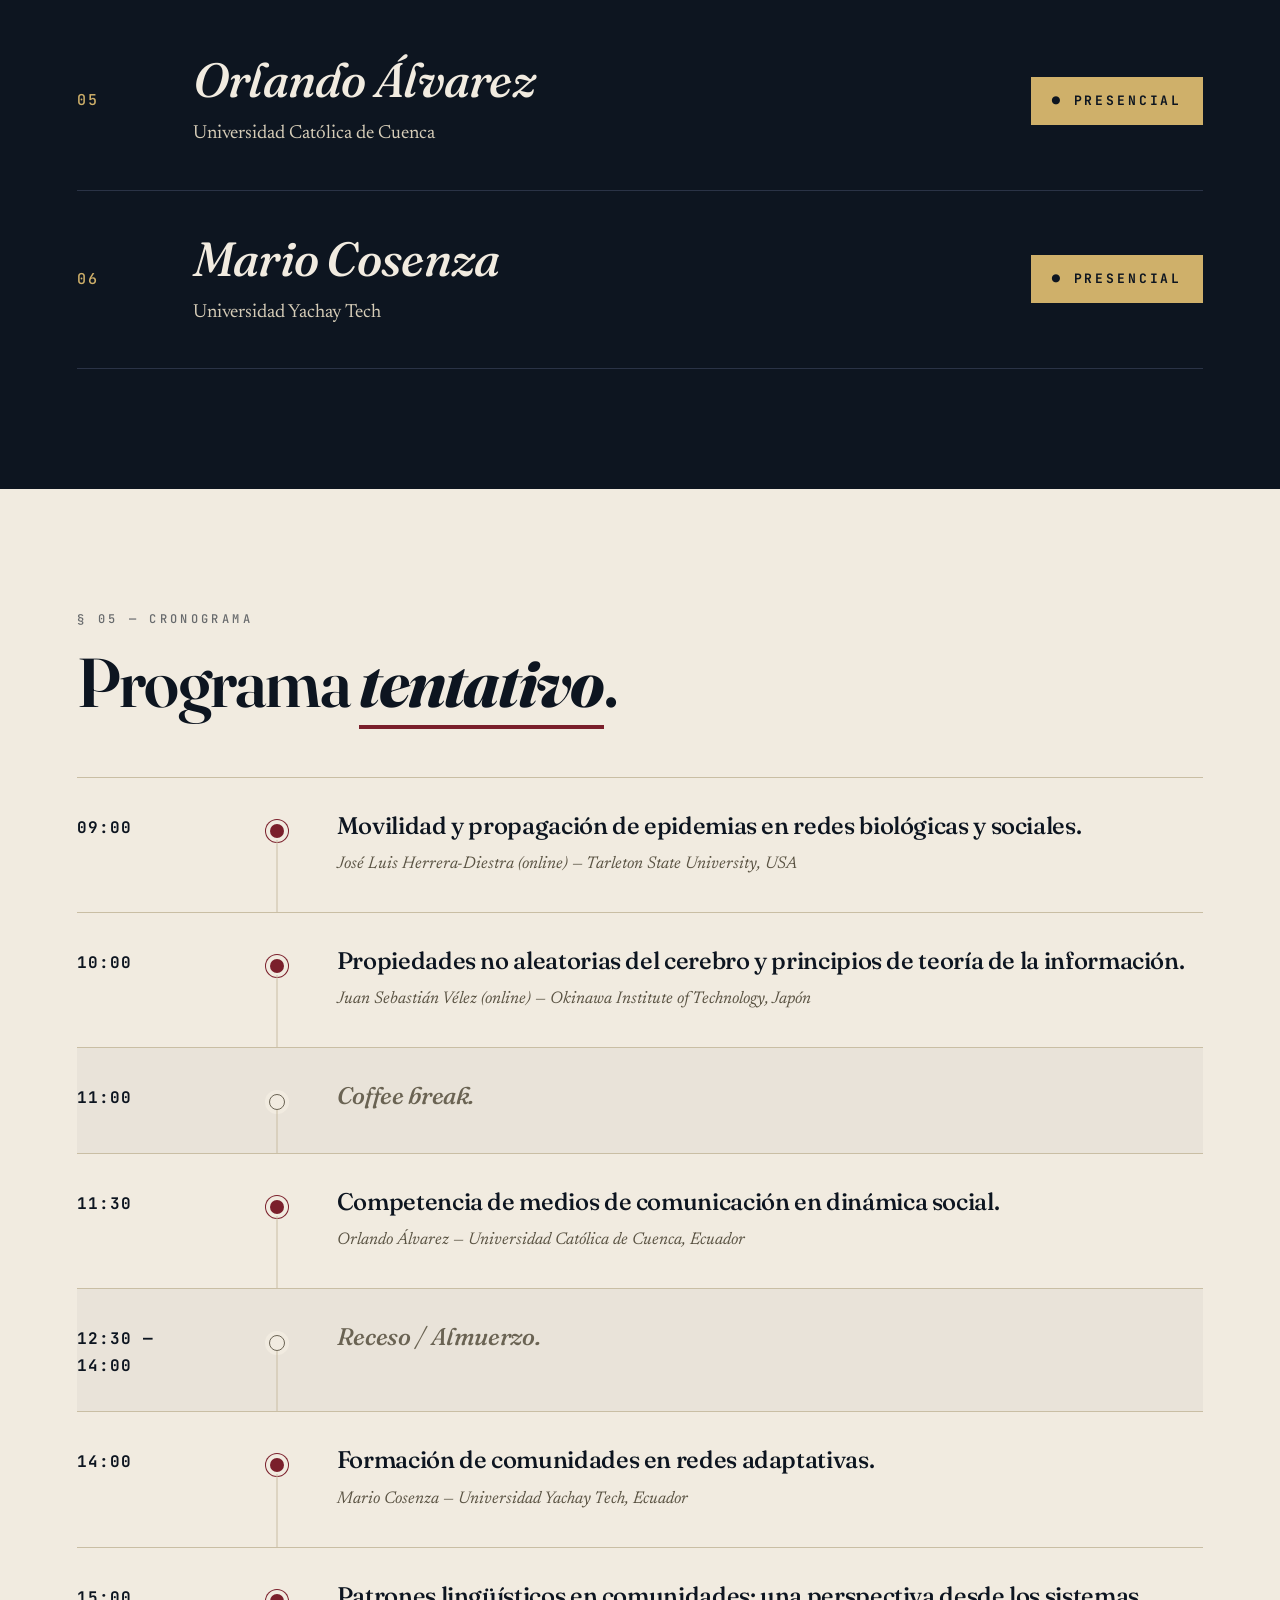
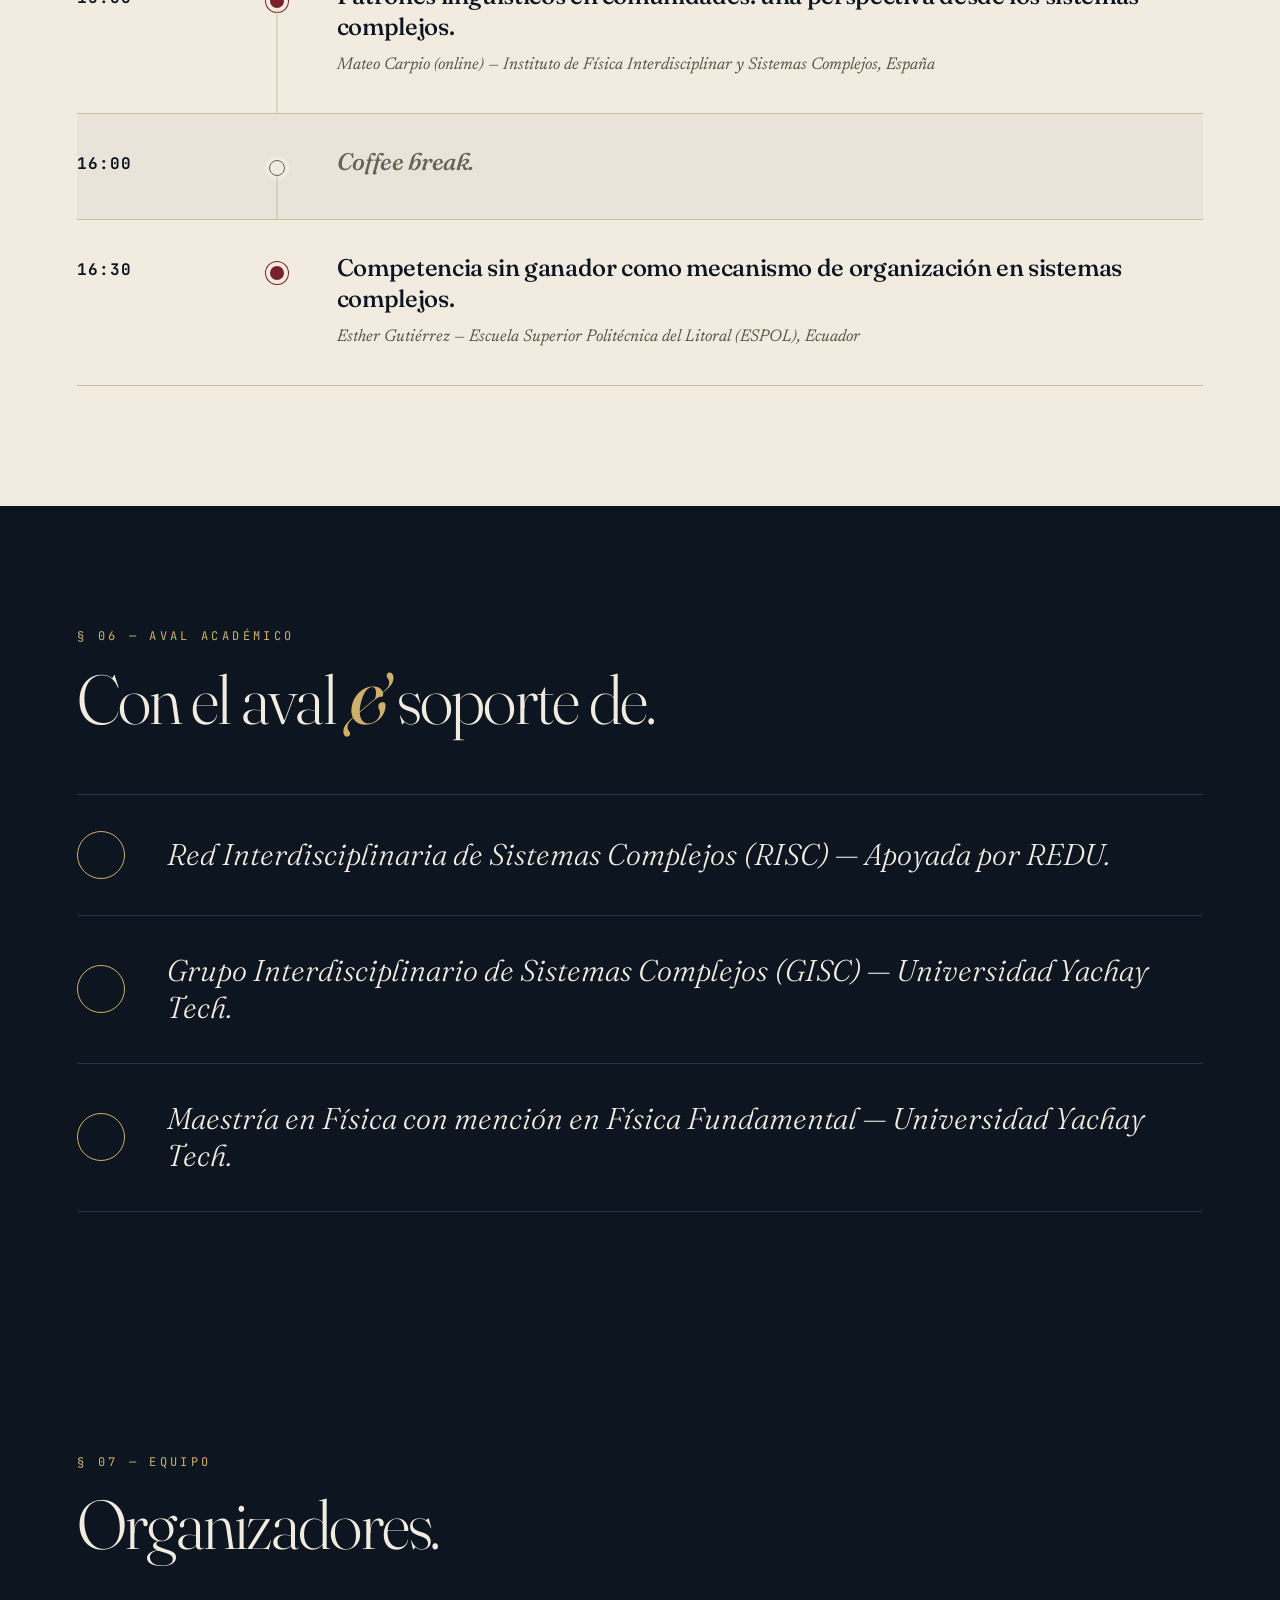
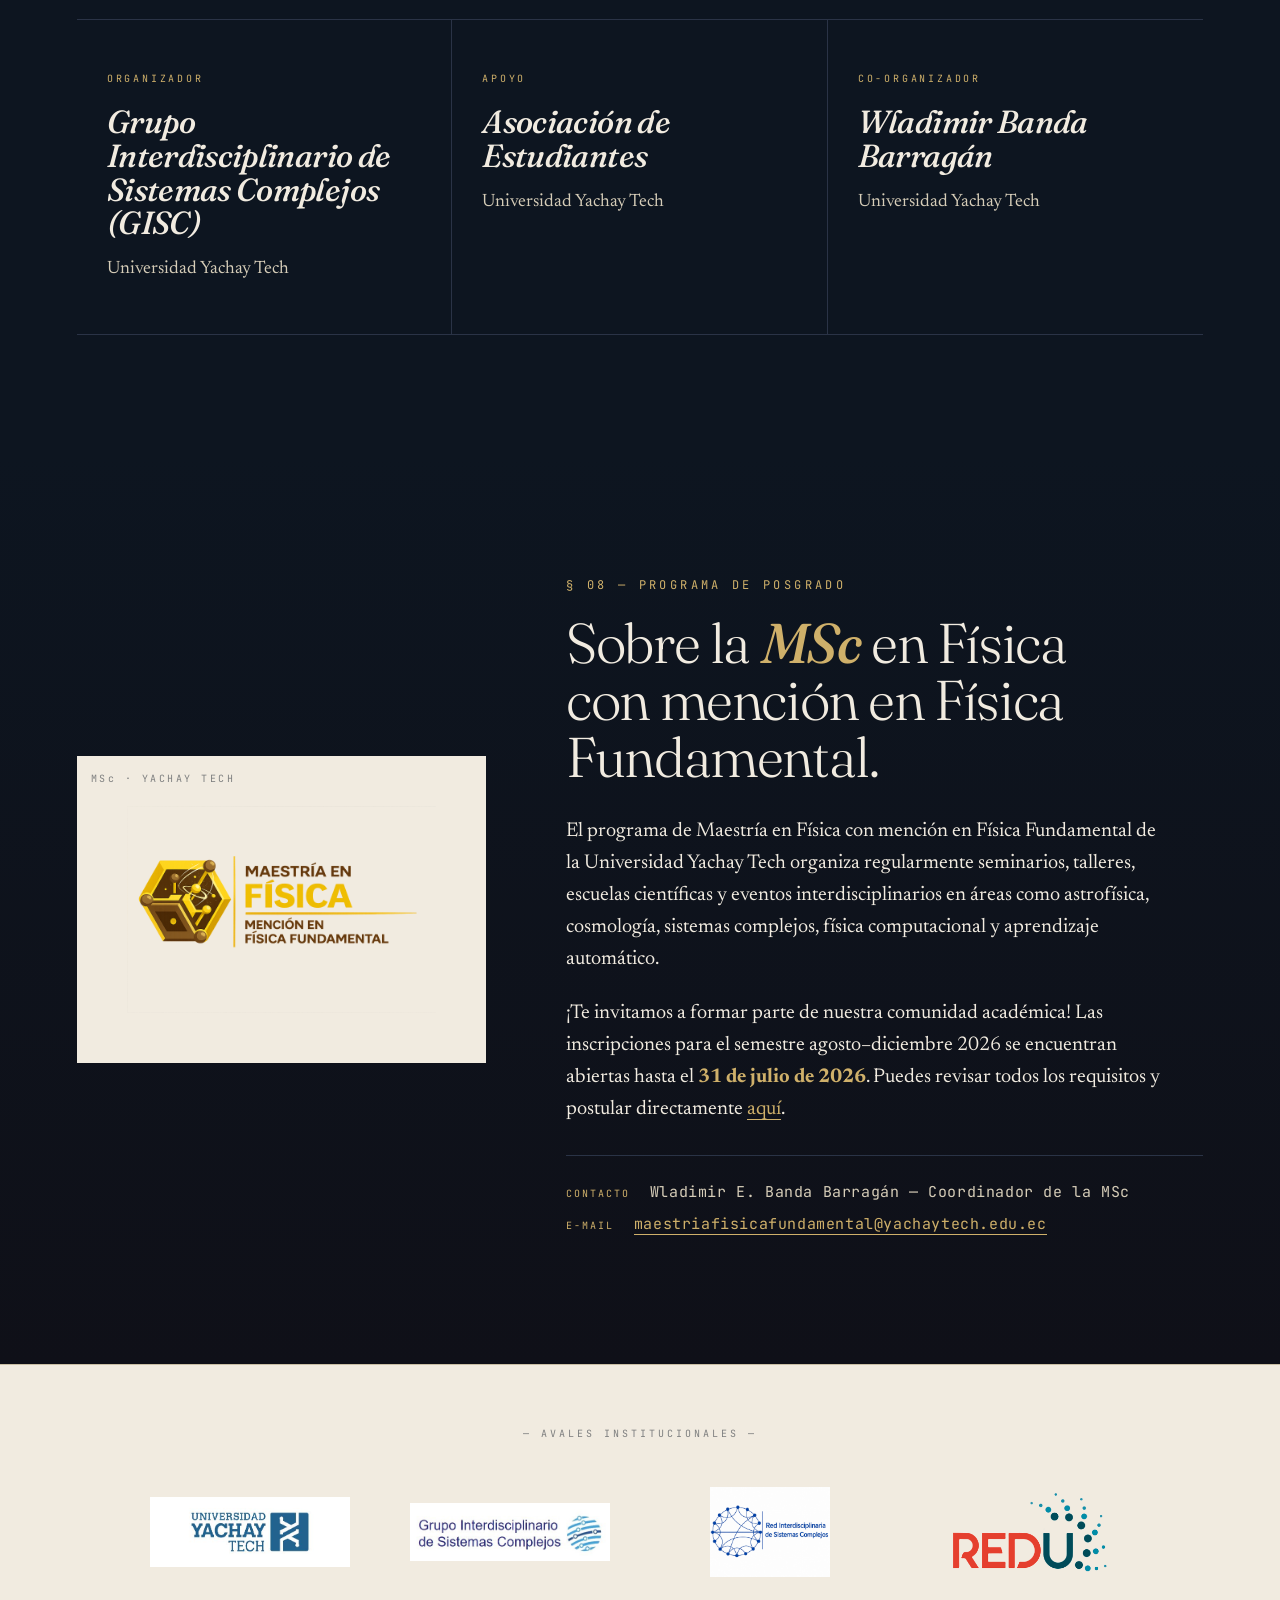
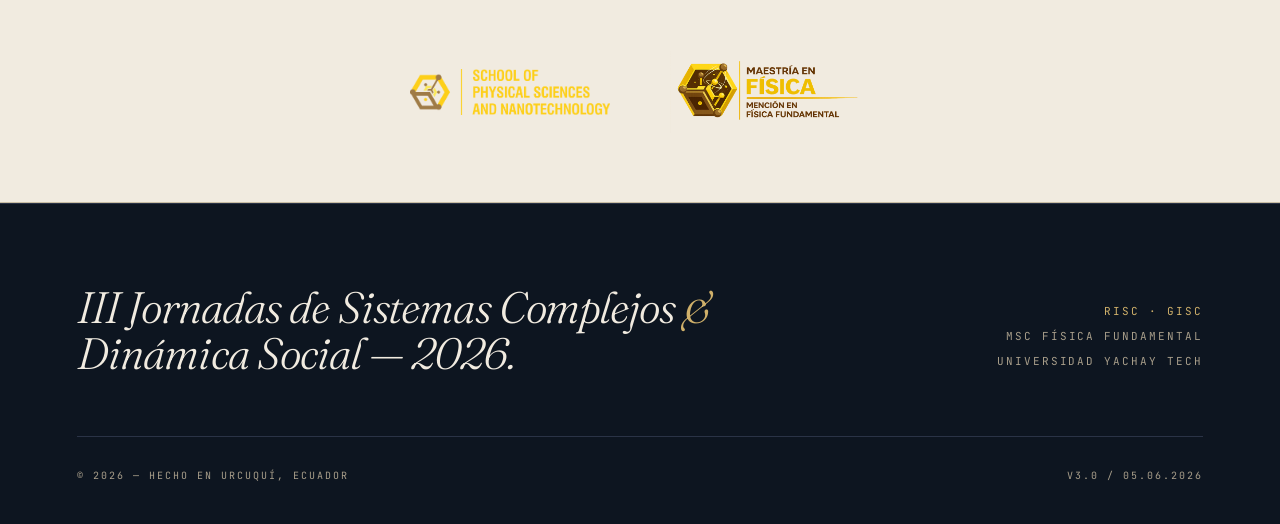
==== commit 4fc77532: "Update sistemas-complejos.html" ====
--- a/sistemas-complejos.html
+++ b/sistemas-complejos.html
@@ -1028,7 +1028,7 @@
         <div class="t-time">10:00</div>
         <div class="t-marker"></div>
         <div>
-          <h4 class="t-title">Título por confirmar.</h4>
+          <h4 class="t-title">Propiedades no aleatorias del cerebro y principios de teoría de la información.</h4>
           <div class="t-speaker">Juan Sebastián Vélez (online) — Okinawa Institute of Technology, Japón</div>
         </div>
       </div>
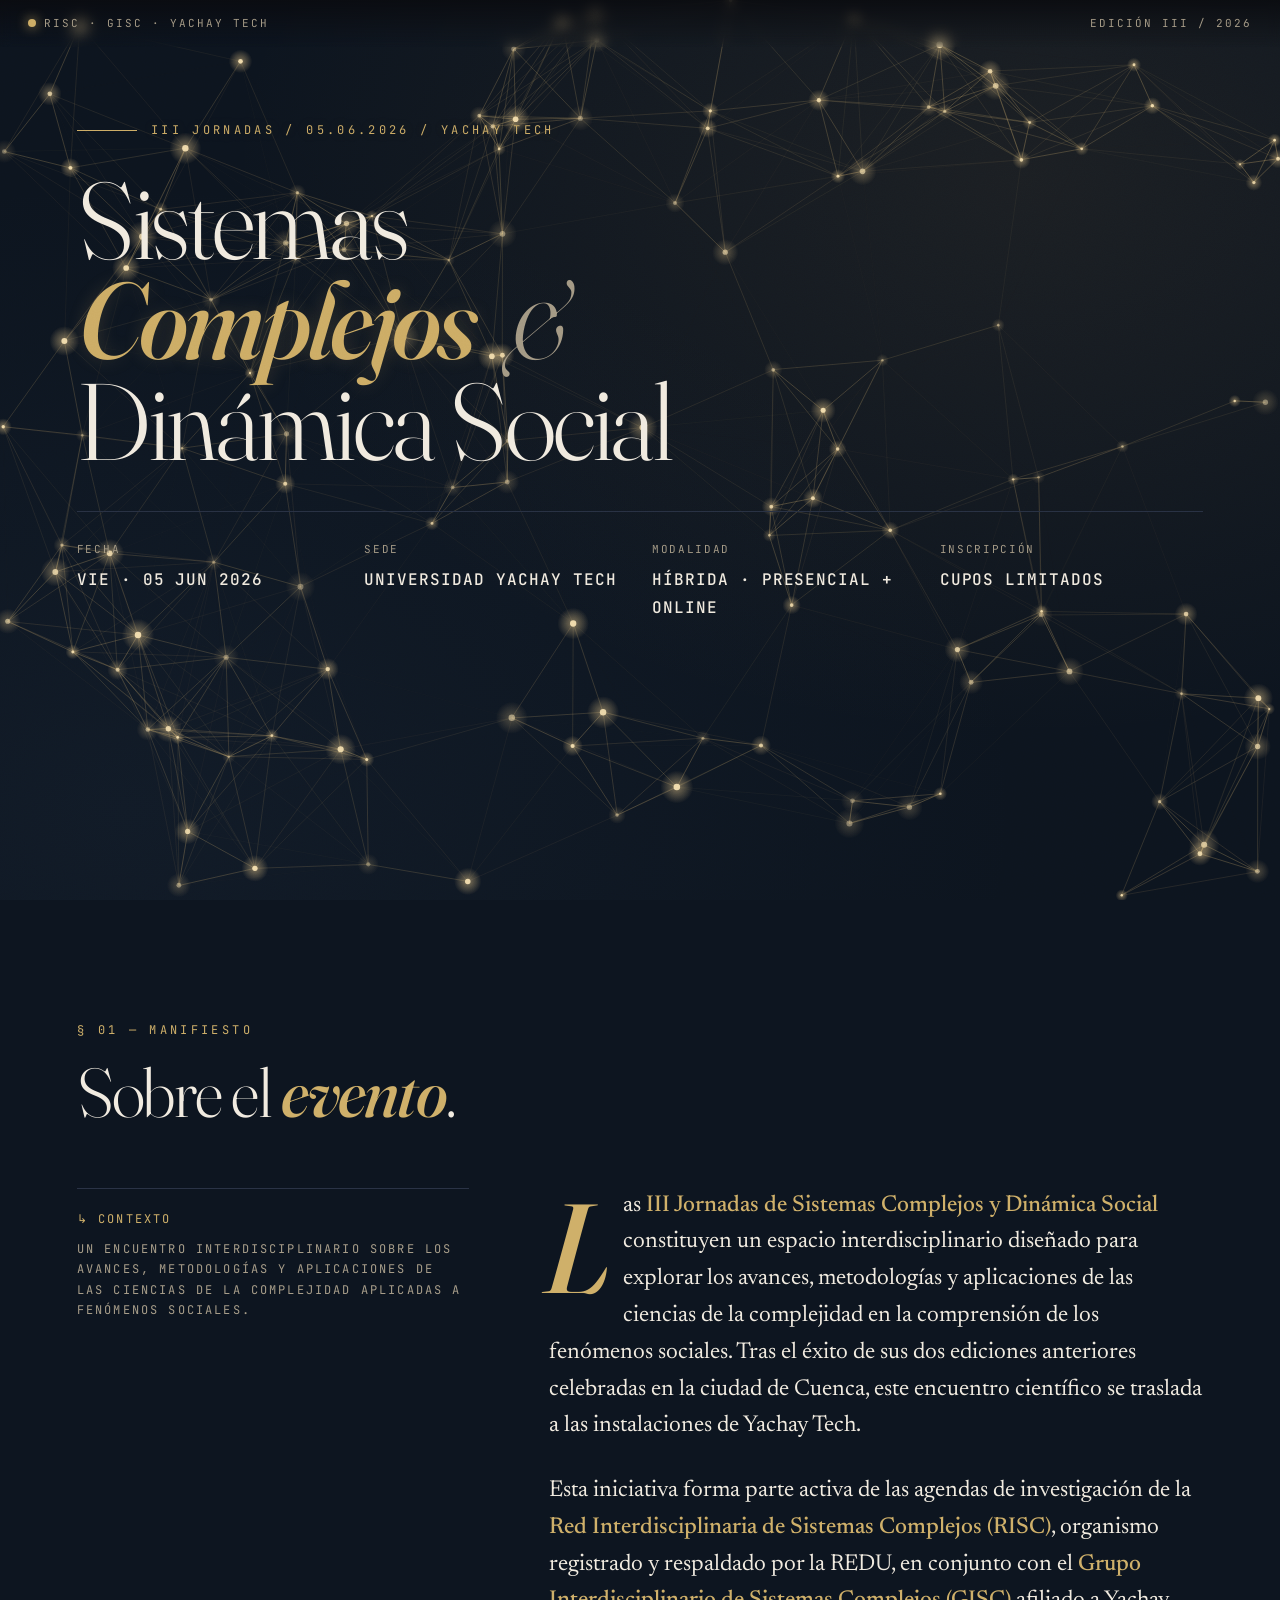
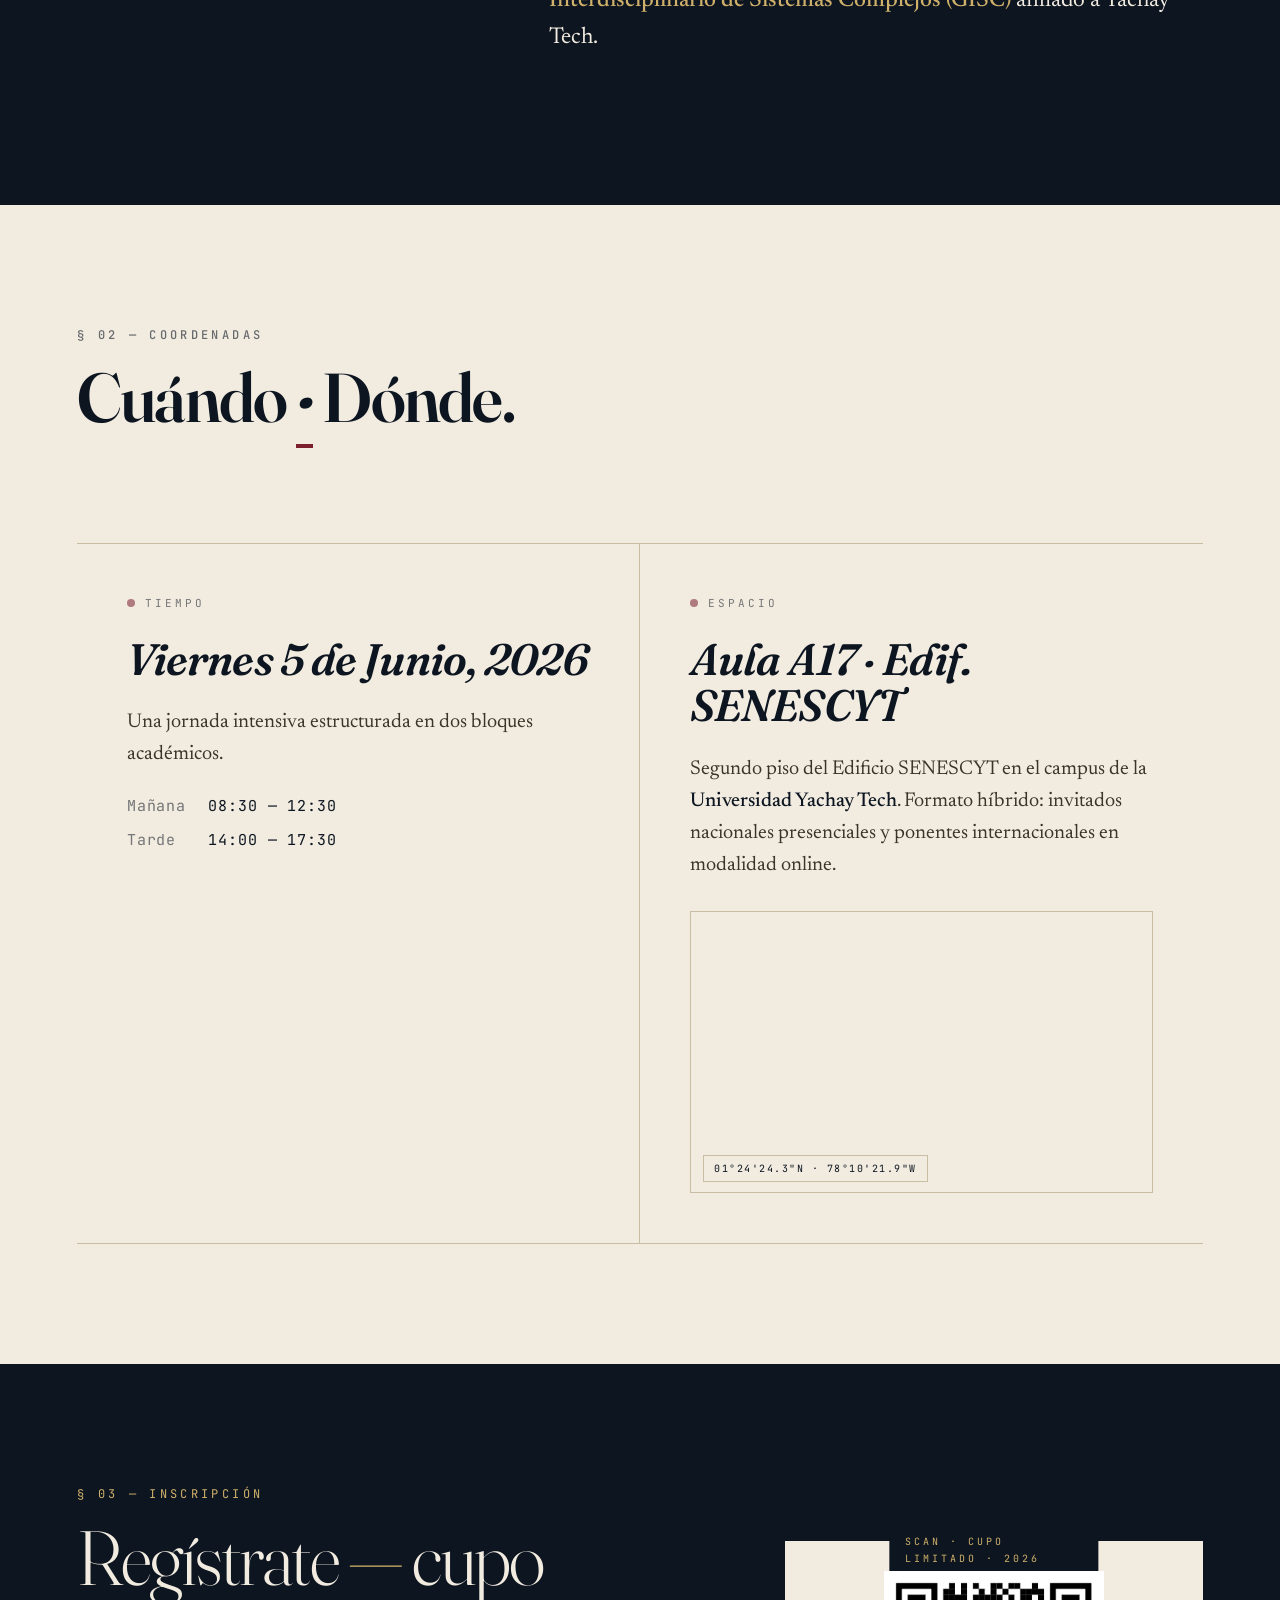
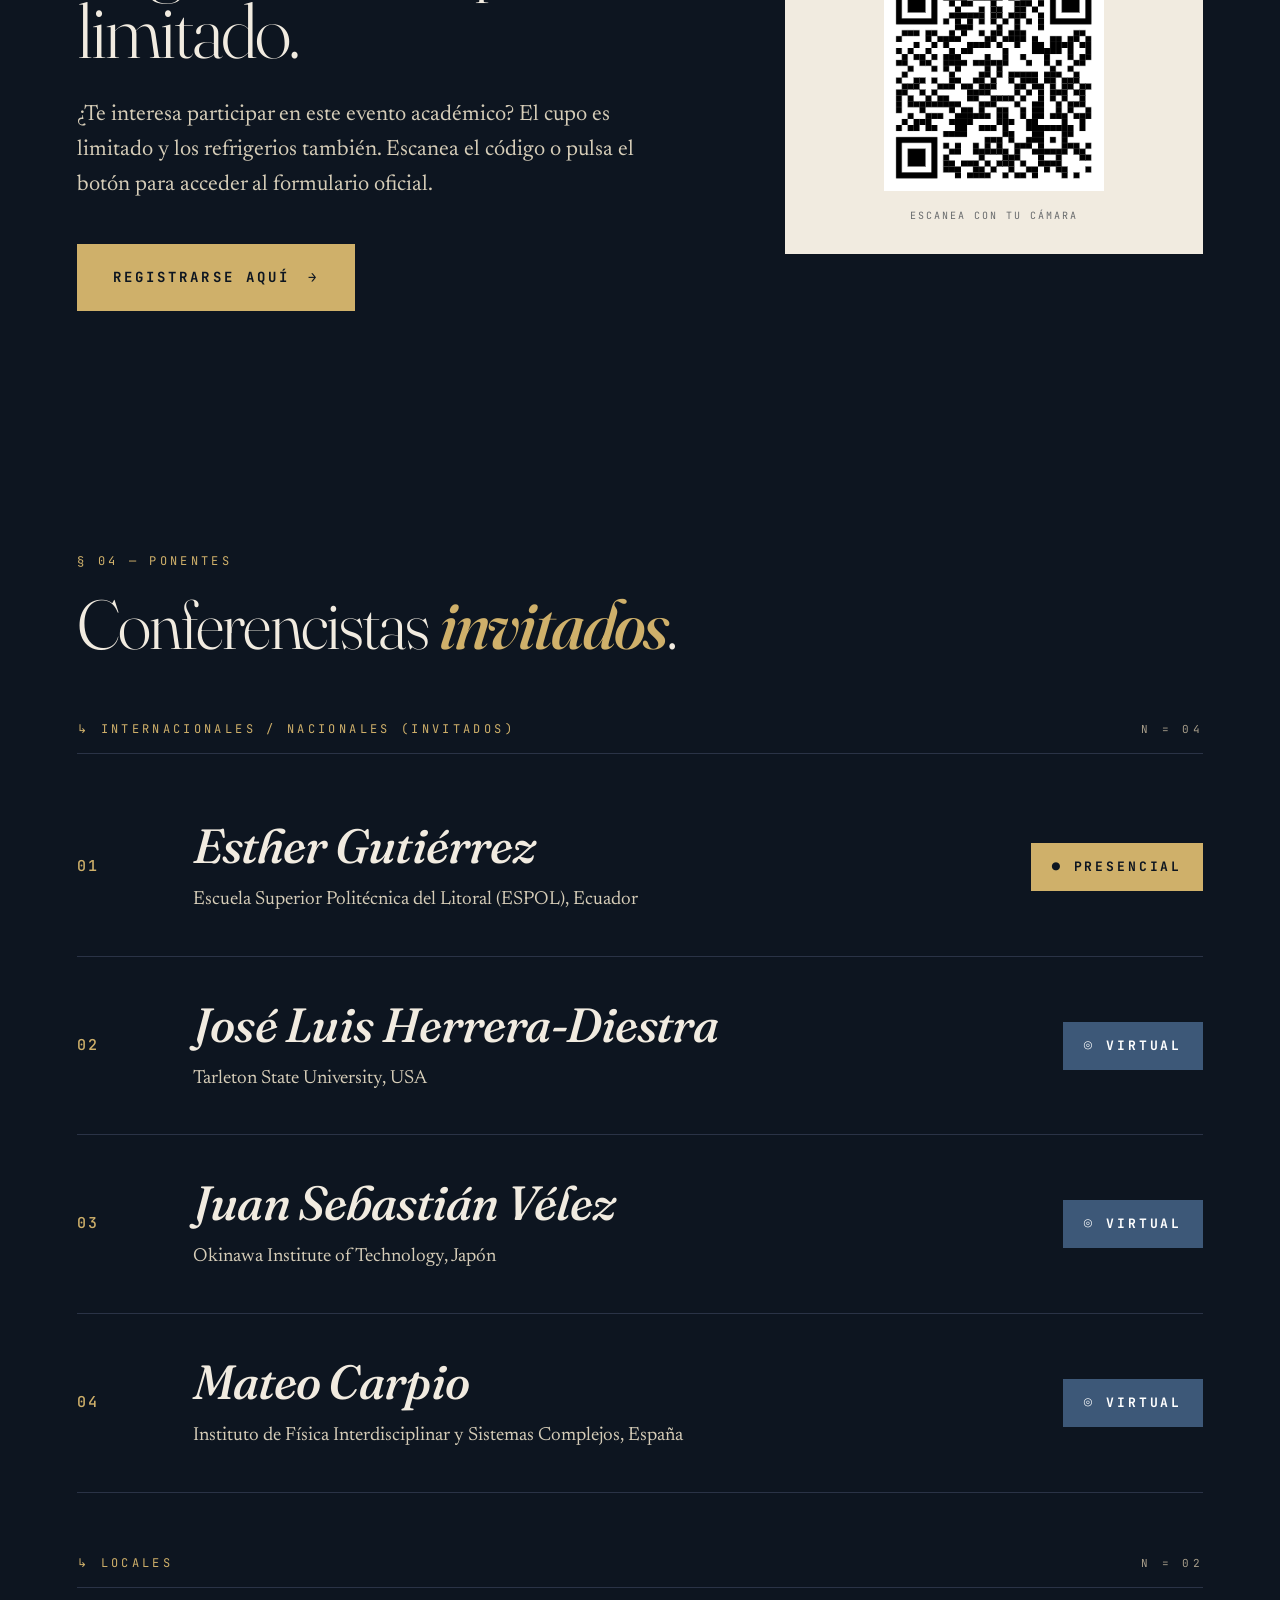
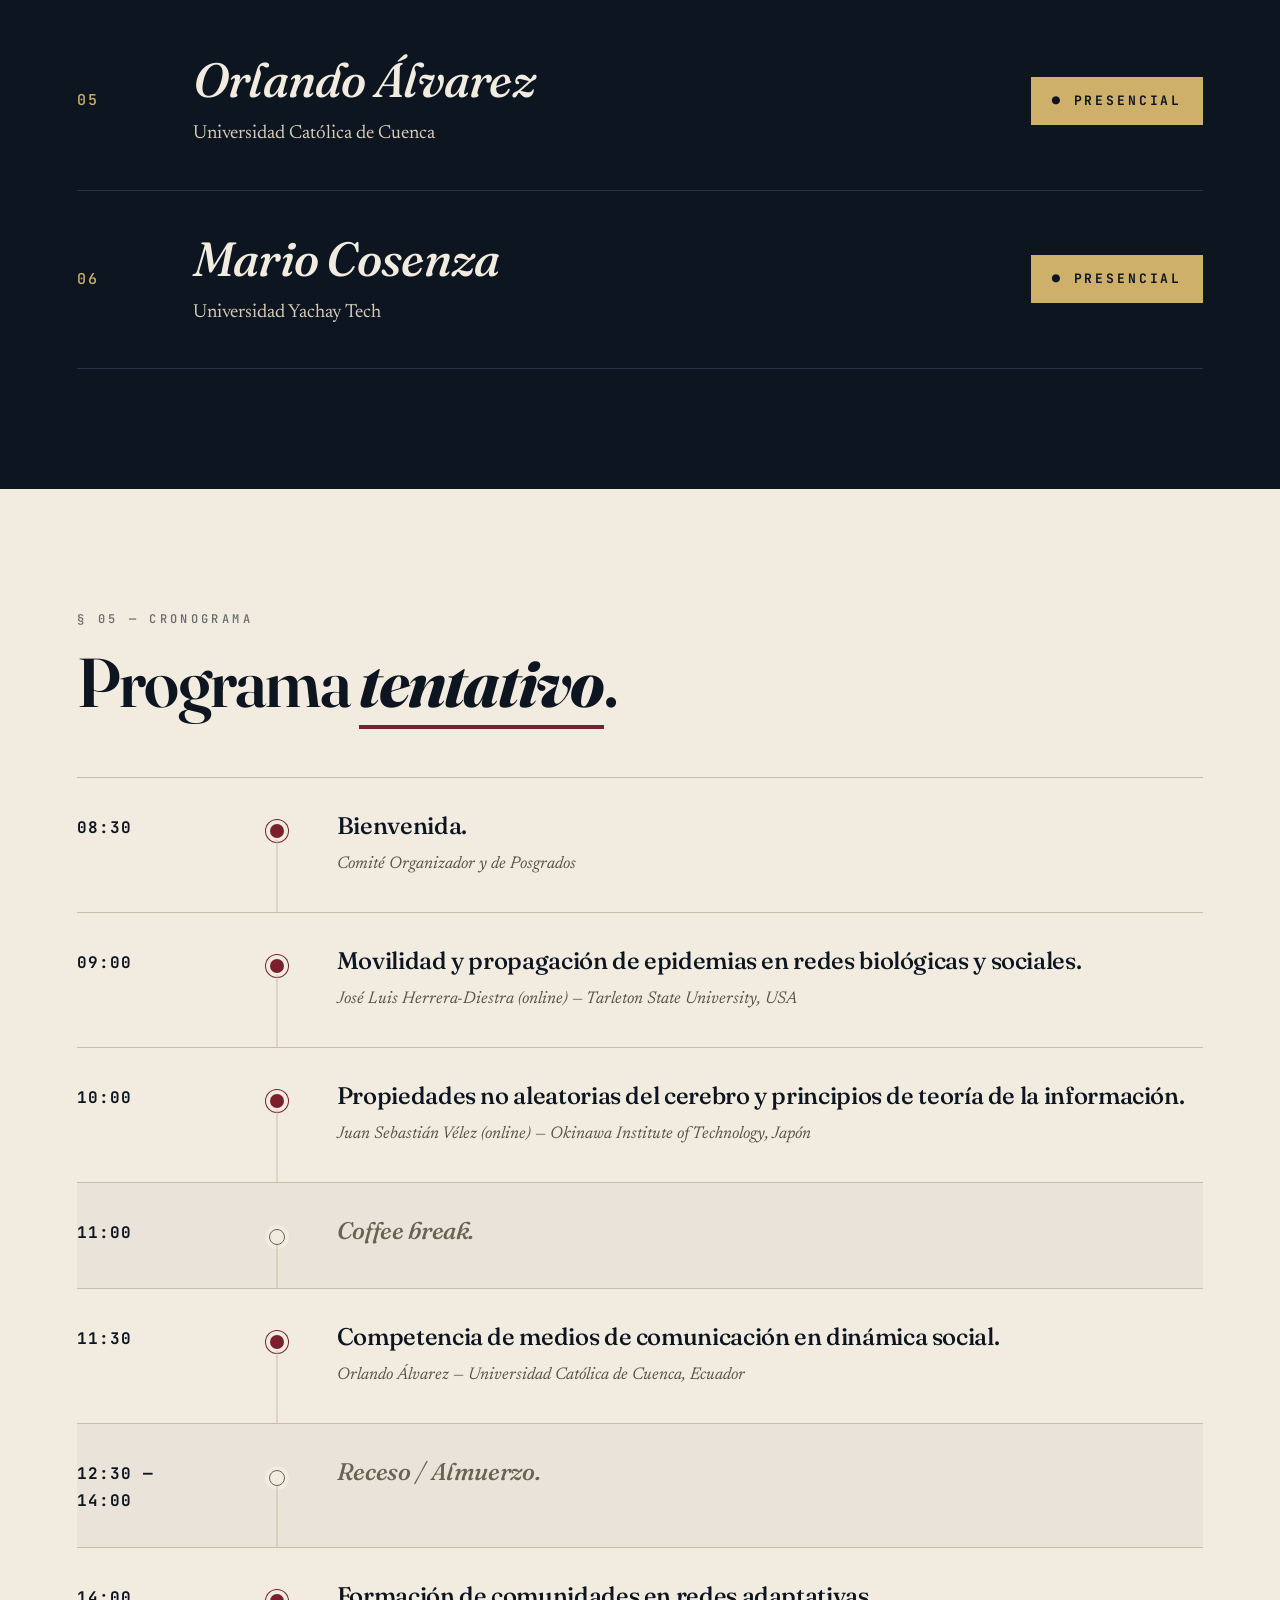
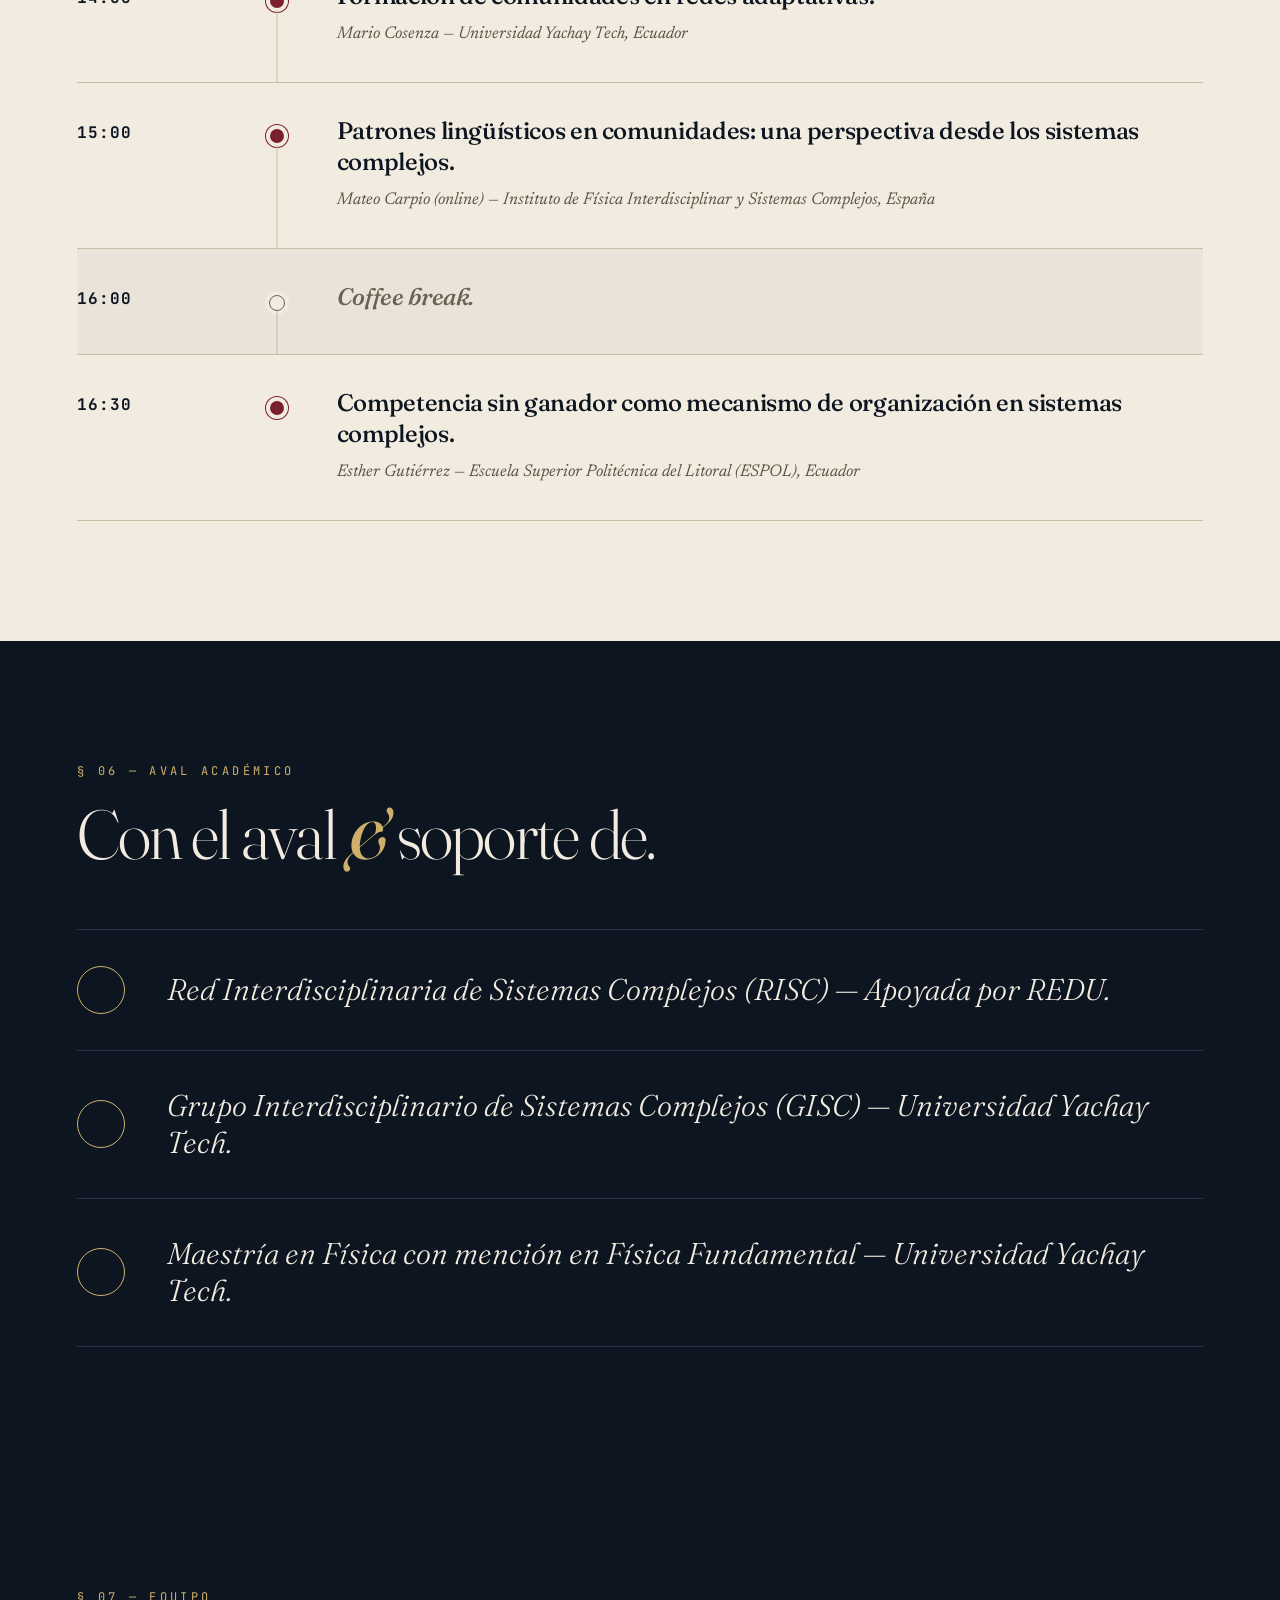
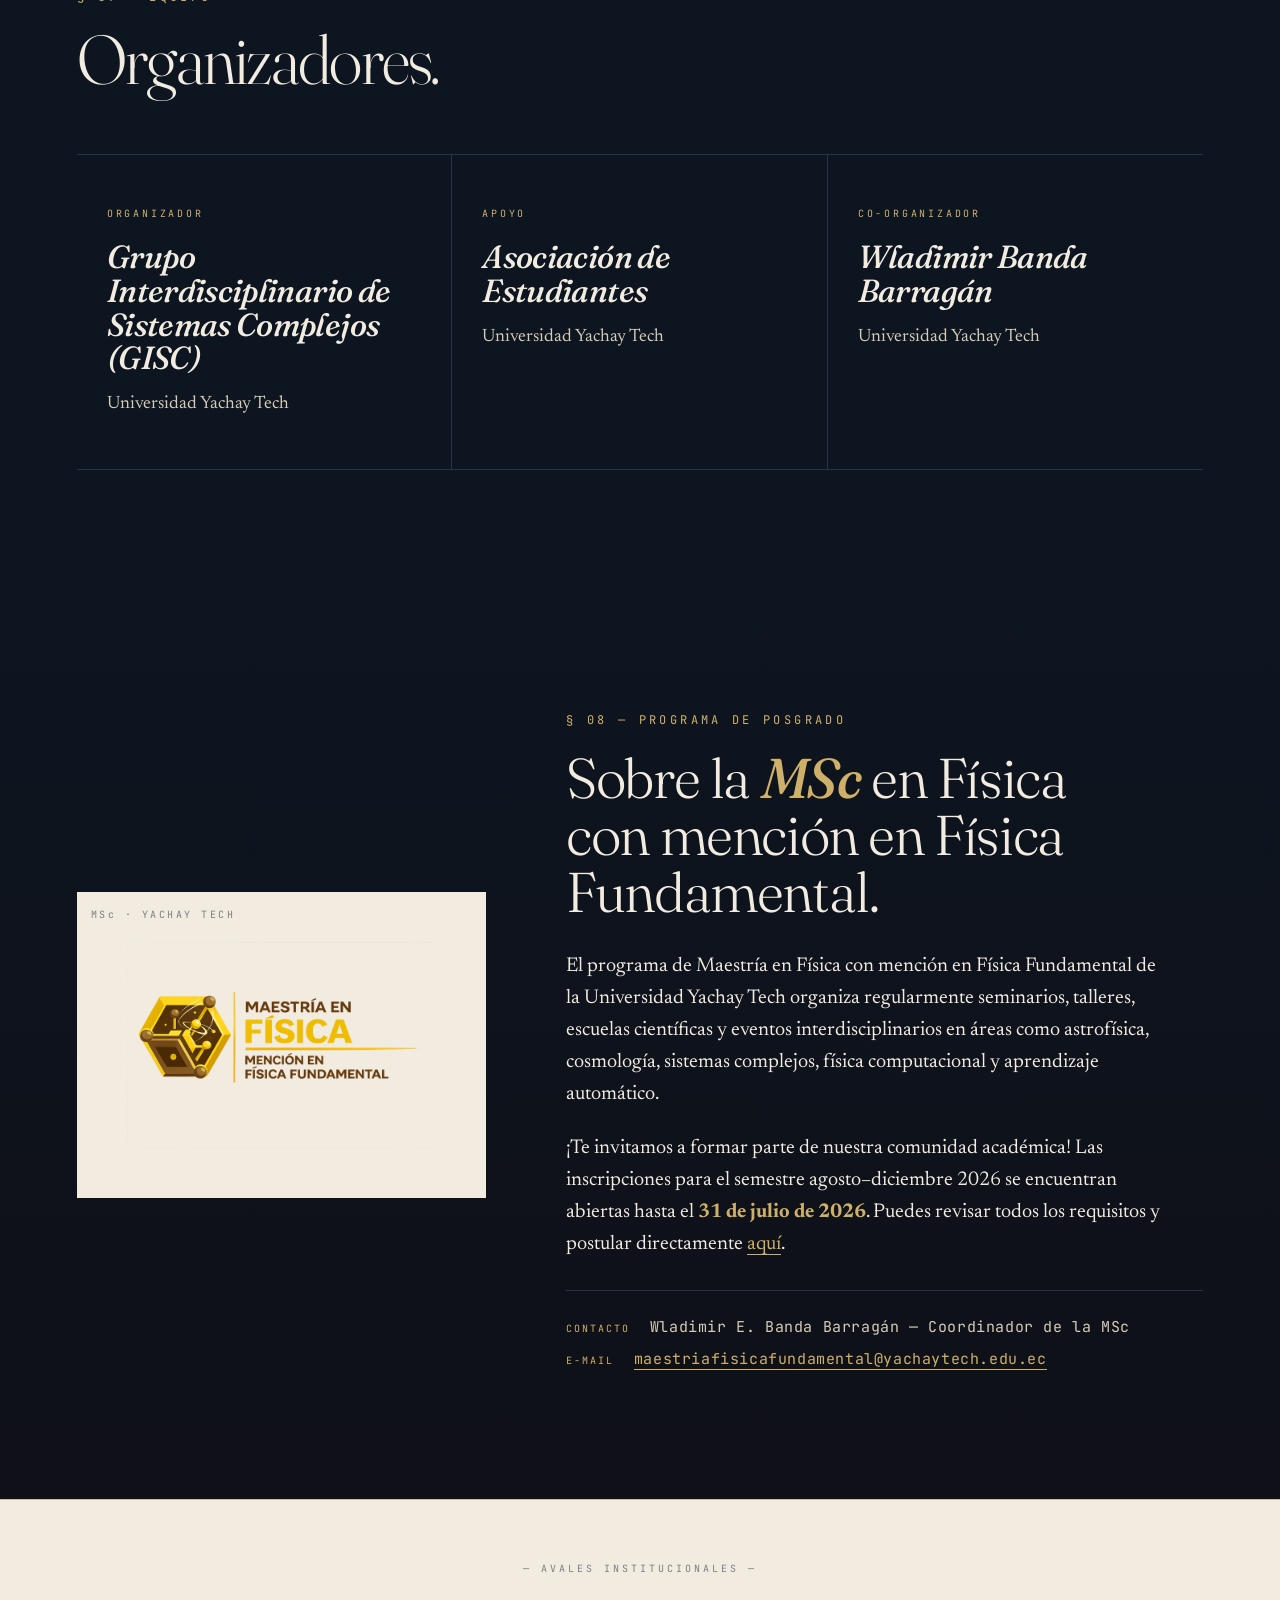
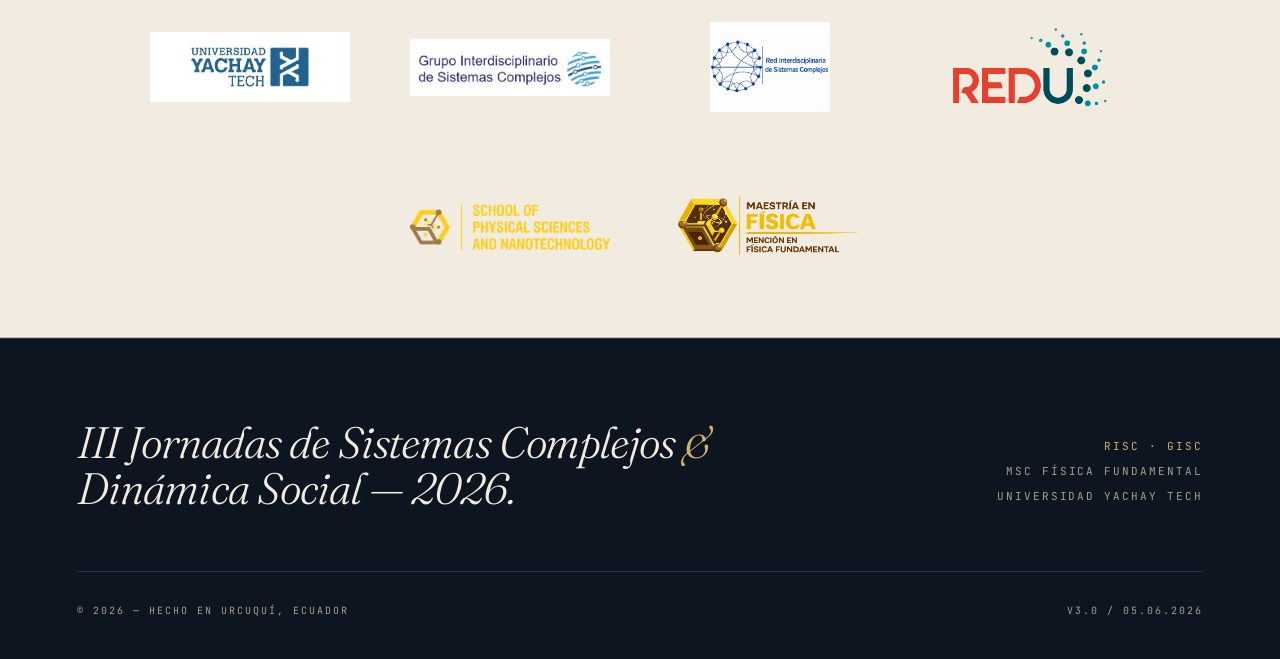
==== commit 095ac2c4: "Update sistemas-complejos.html" ====
--- a/sistemas-complejos.html
+++ b/sistemas-complejos.html
@@ -896,7 +896,7 @@
         <h3>Viernes 5 de Junio, 2026</h3>
         <p>Una jornada intensiva estructurada en dos bloques académicos.</p>
         <div class="schedule-grid">
-          <span>Mañana</span><span>09:00 — 12:30</span>
+          <span>Mañana</span><span>08:30 — 12:30</span>
           <span>Tarde</span><span>14:00 — 17:30</span>
         </div>
       </div>
@@ -1014,6 +1014,14 @@
     <h2 class="s-title">Programa <em>tentativo</em>.</h2>
 
     <div class="timeline-grid">
+      <div class="t-row">
+        <div class="t-time">08:30</div>
+        <div class="t-marker"></div>
+        <div>
+          <h4 class="t-title">Bienvenida.</h4>
+          <div class="t-speaker">Comité Organizador y de Posgrados</div>
+        </div>
+      </div>
 
       <div class="t-row">
         <div class="t-time">09:00</div>
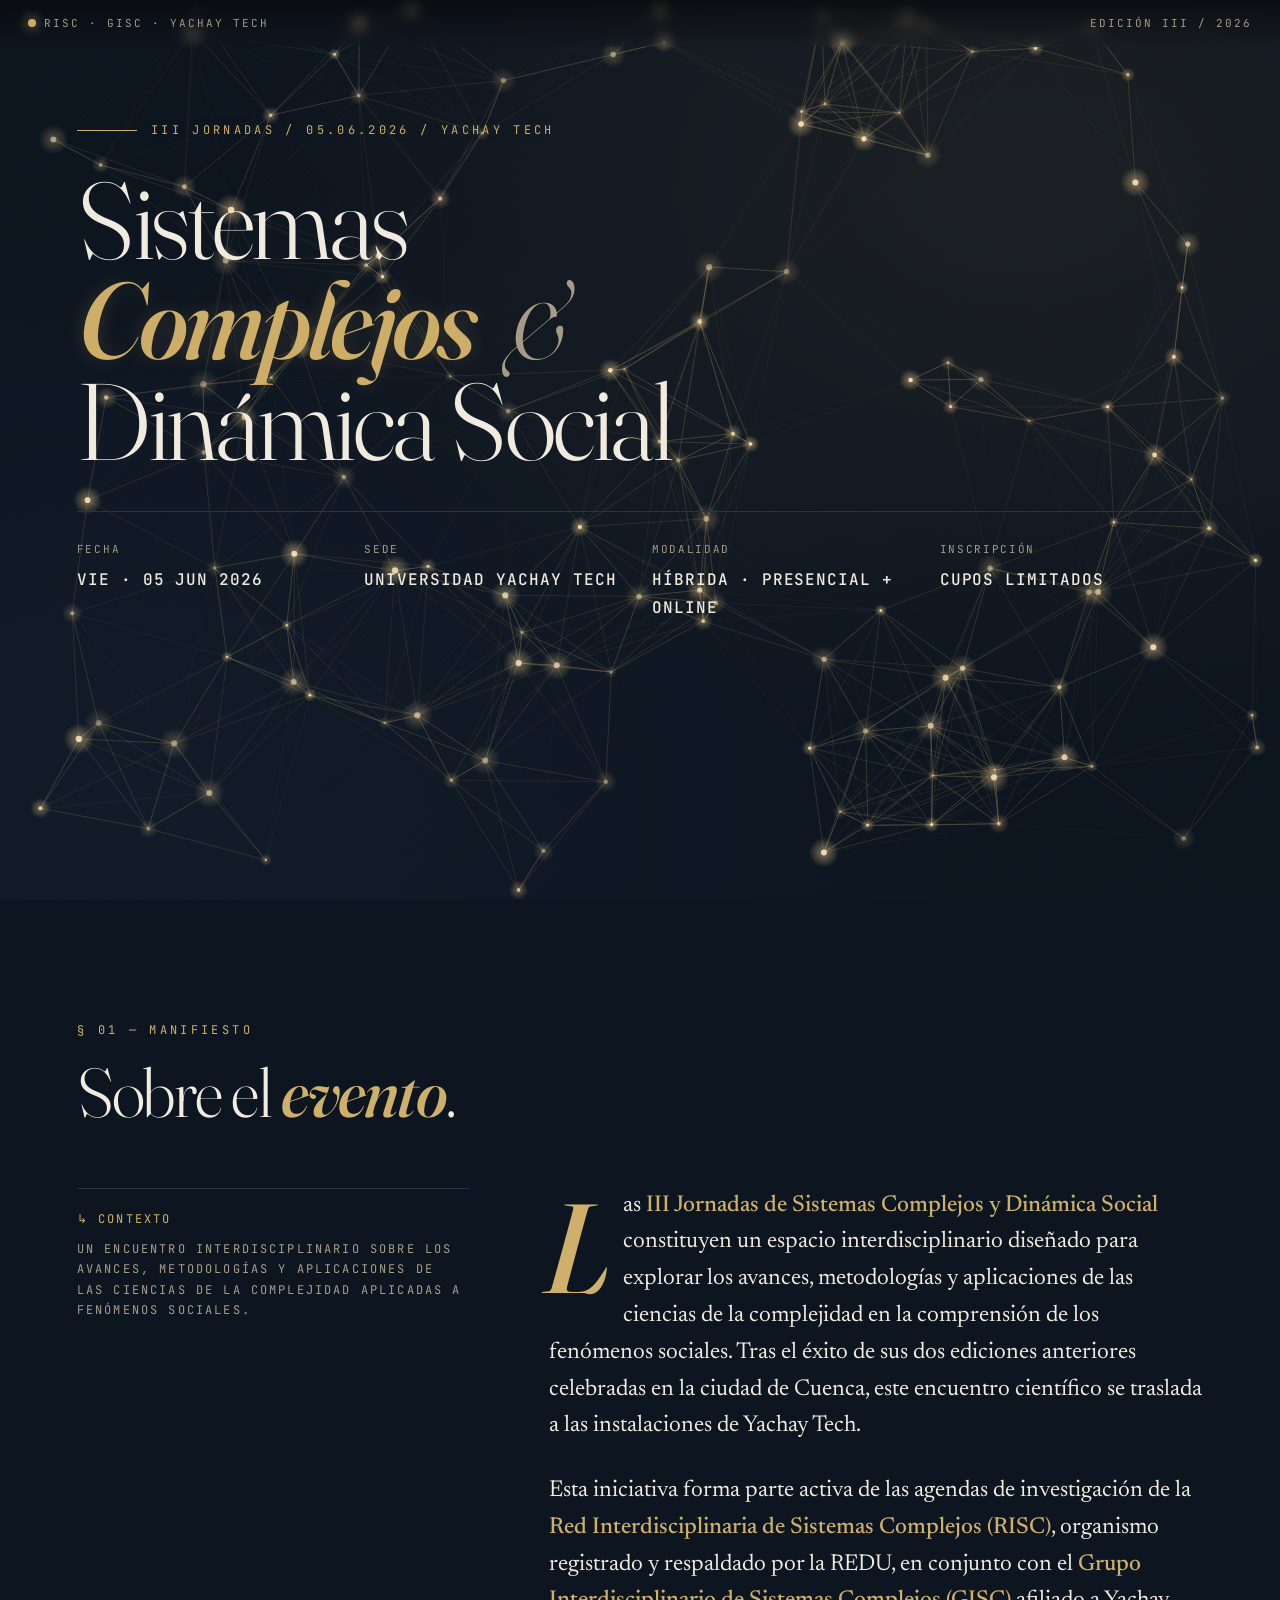
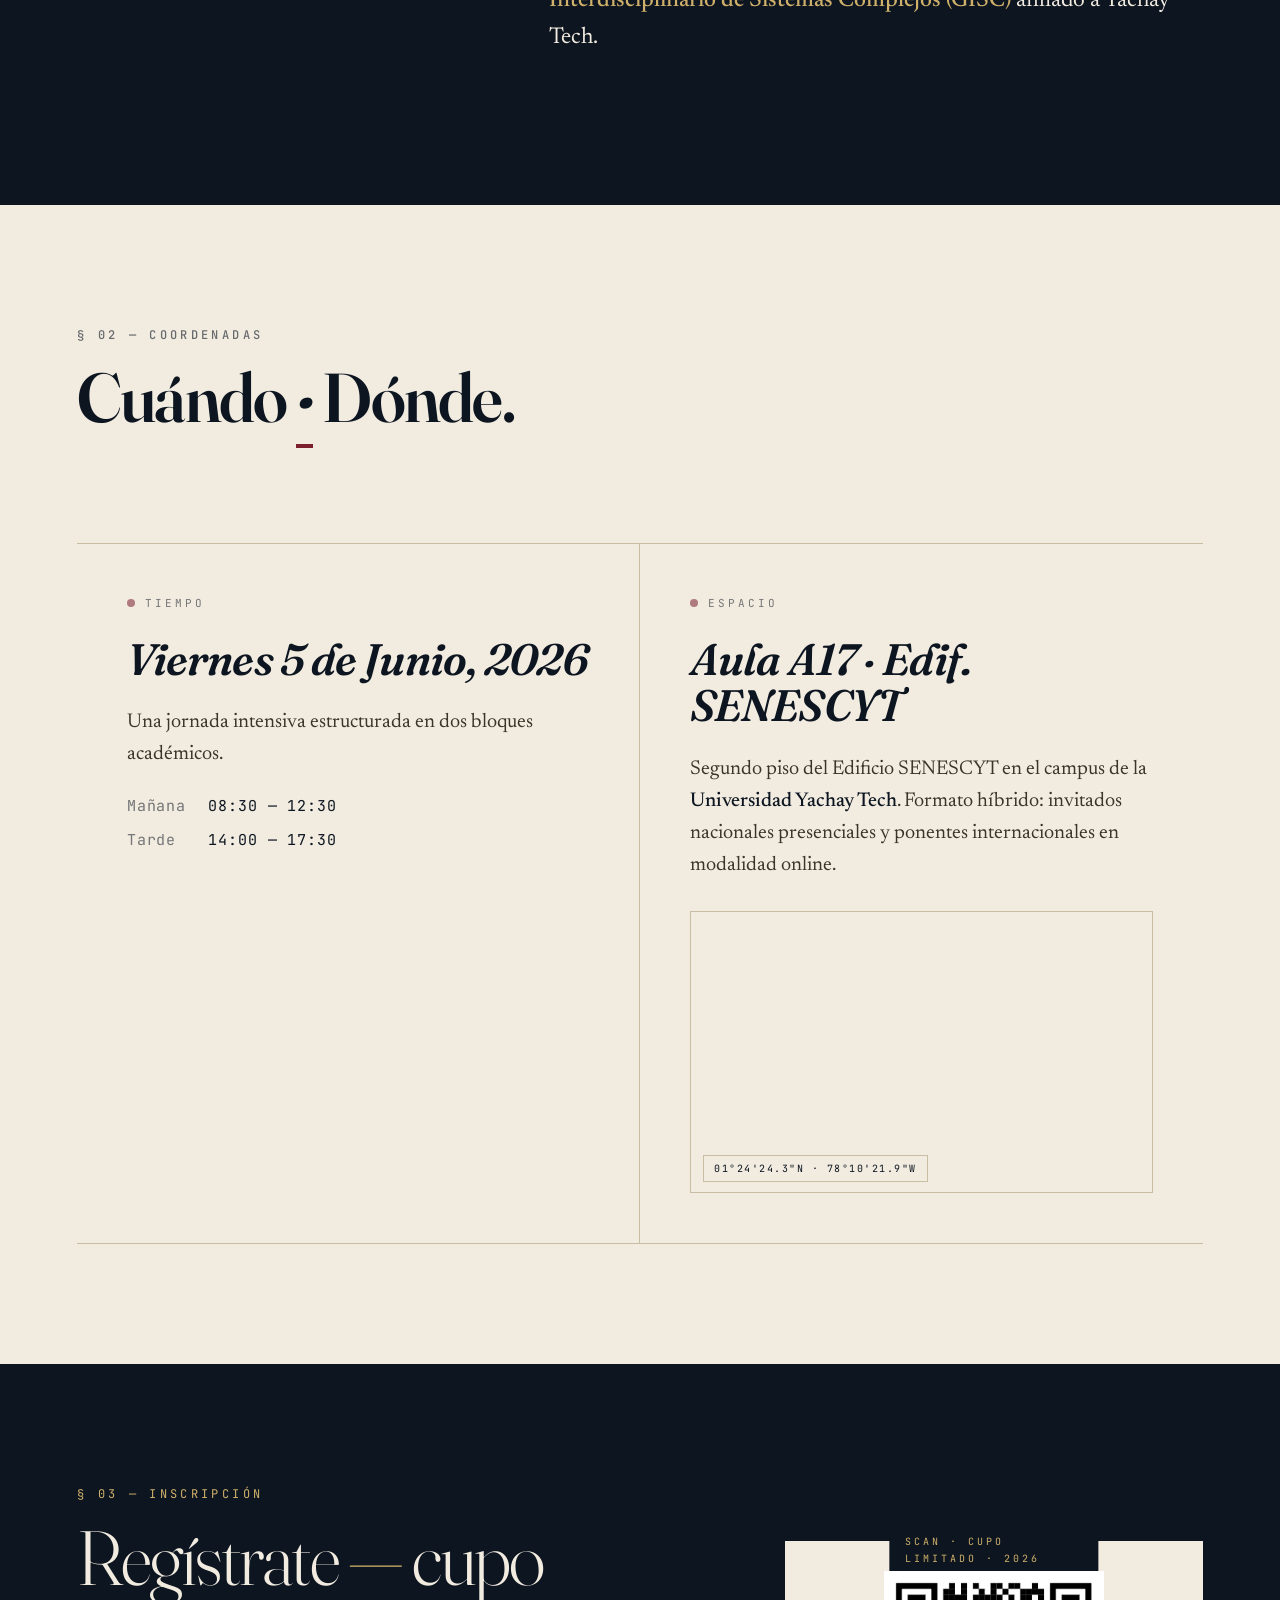
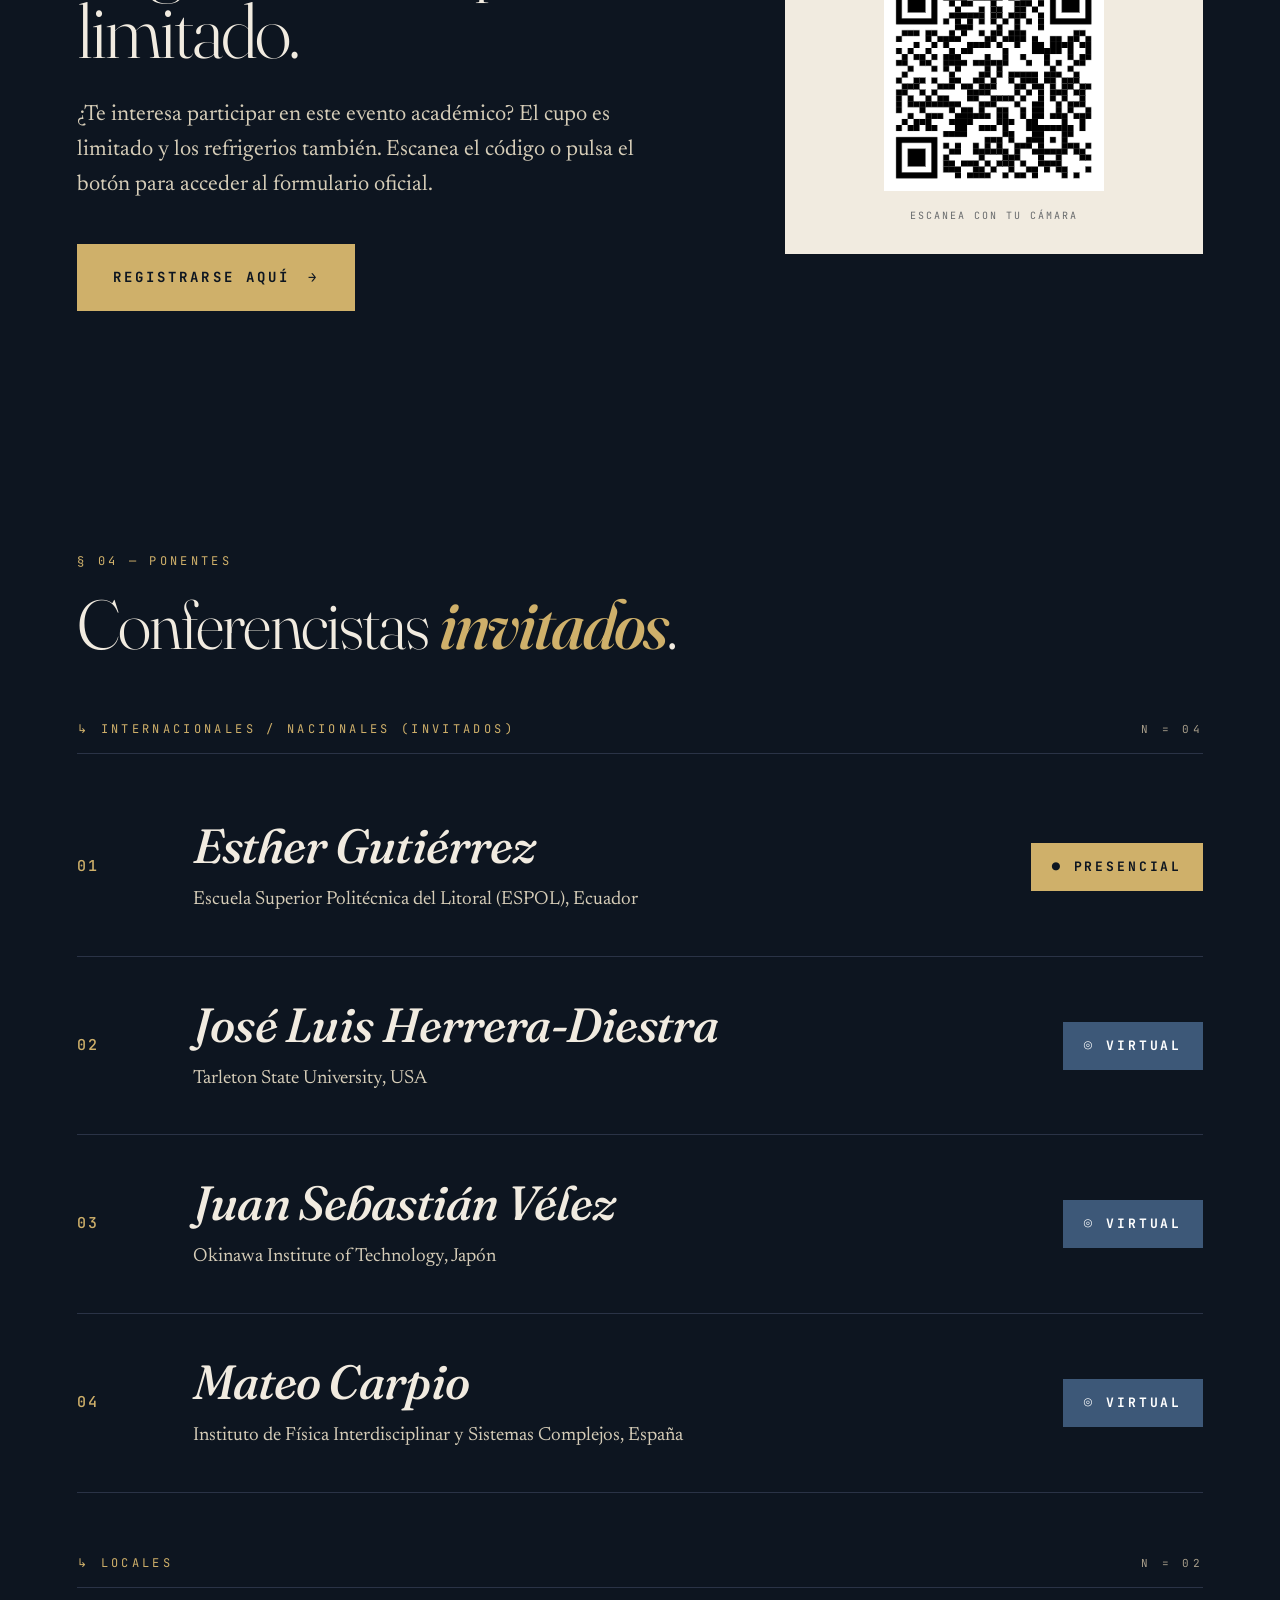
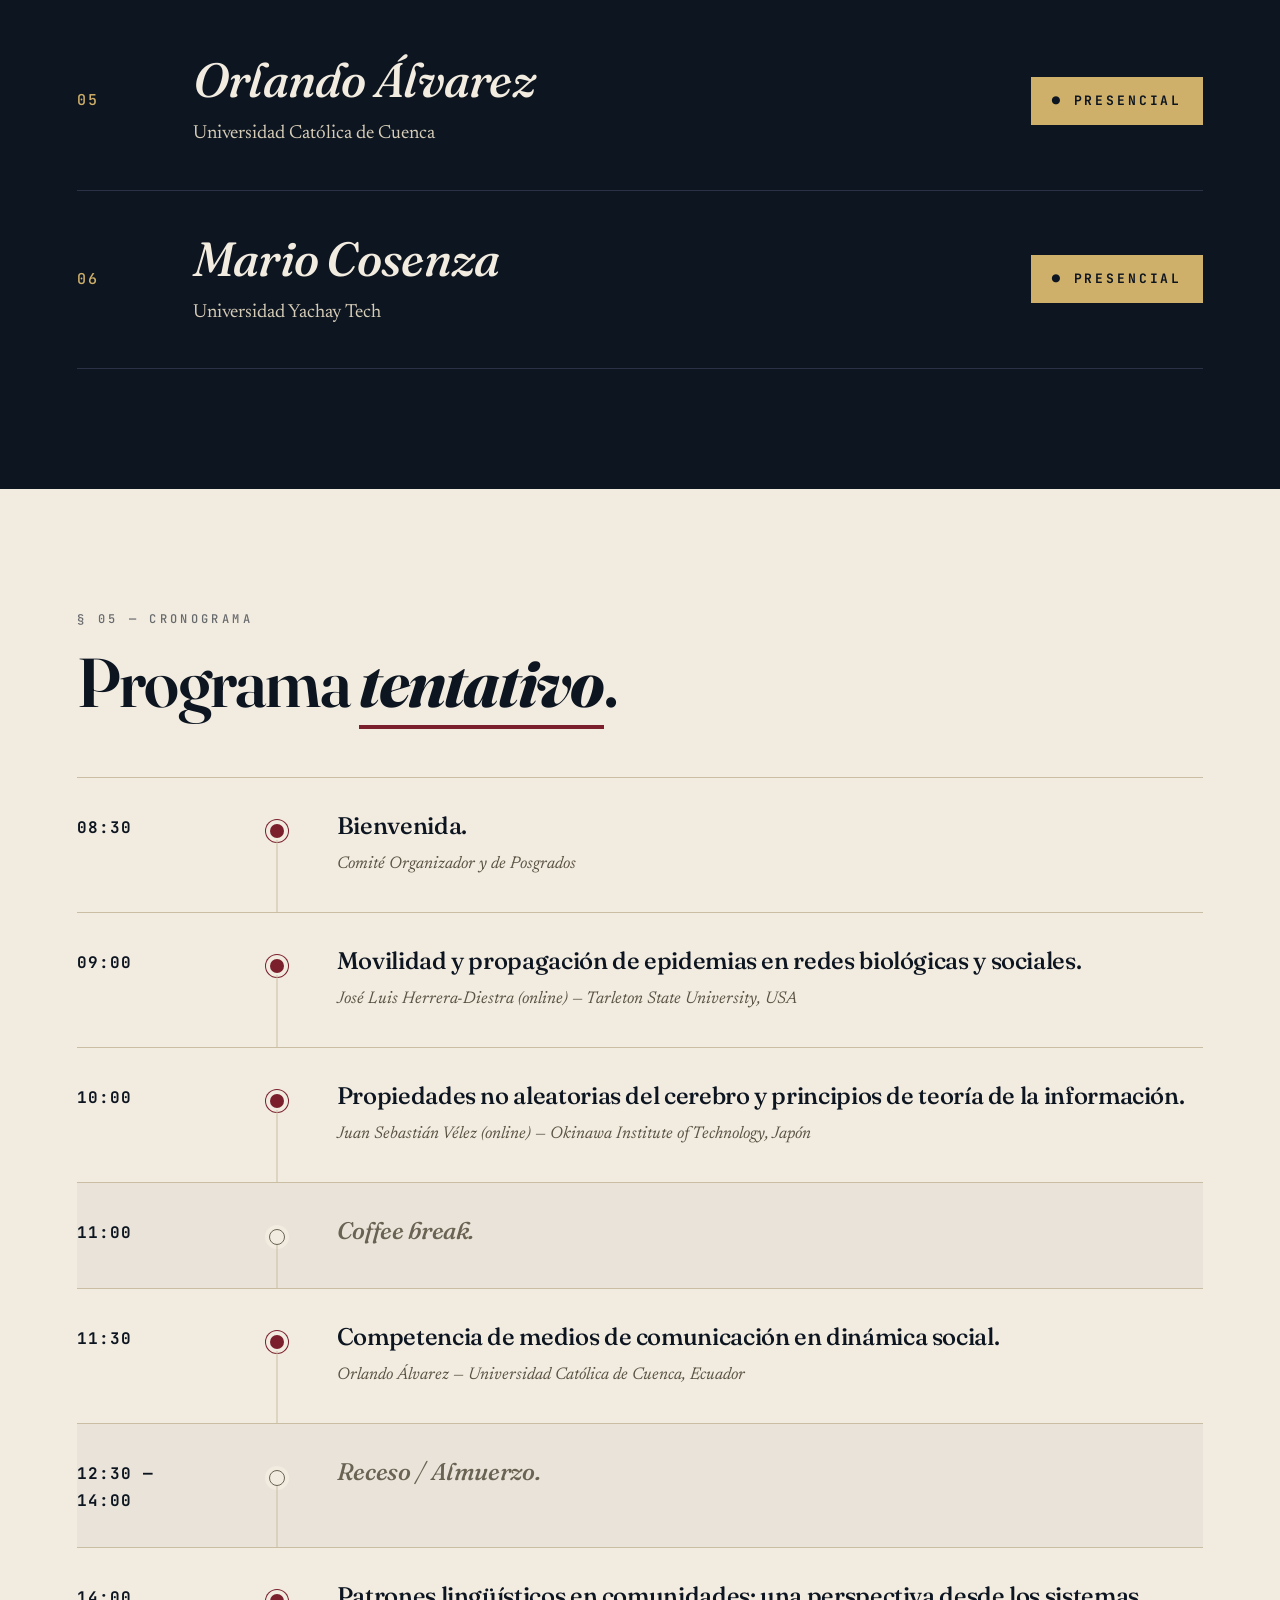
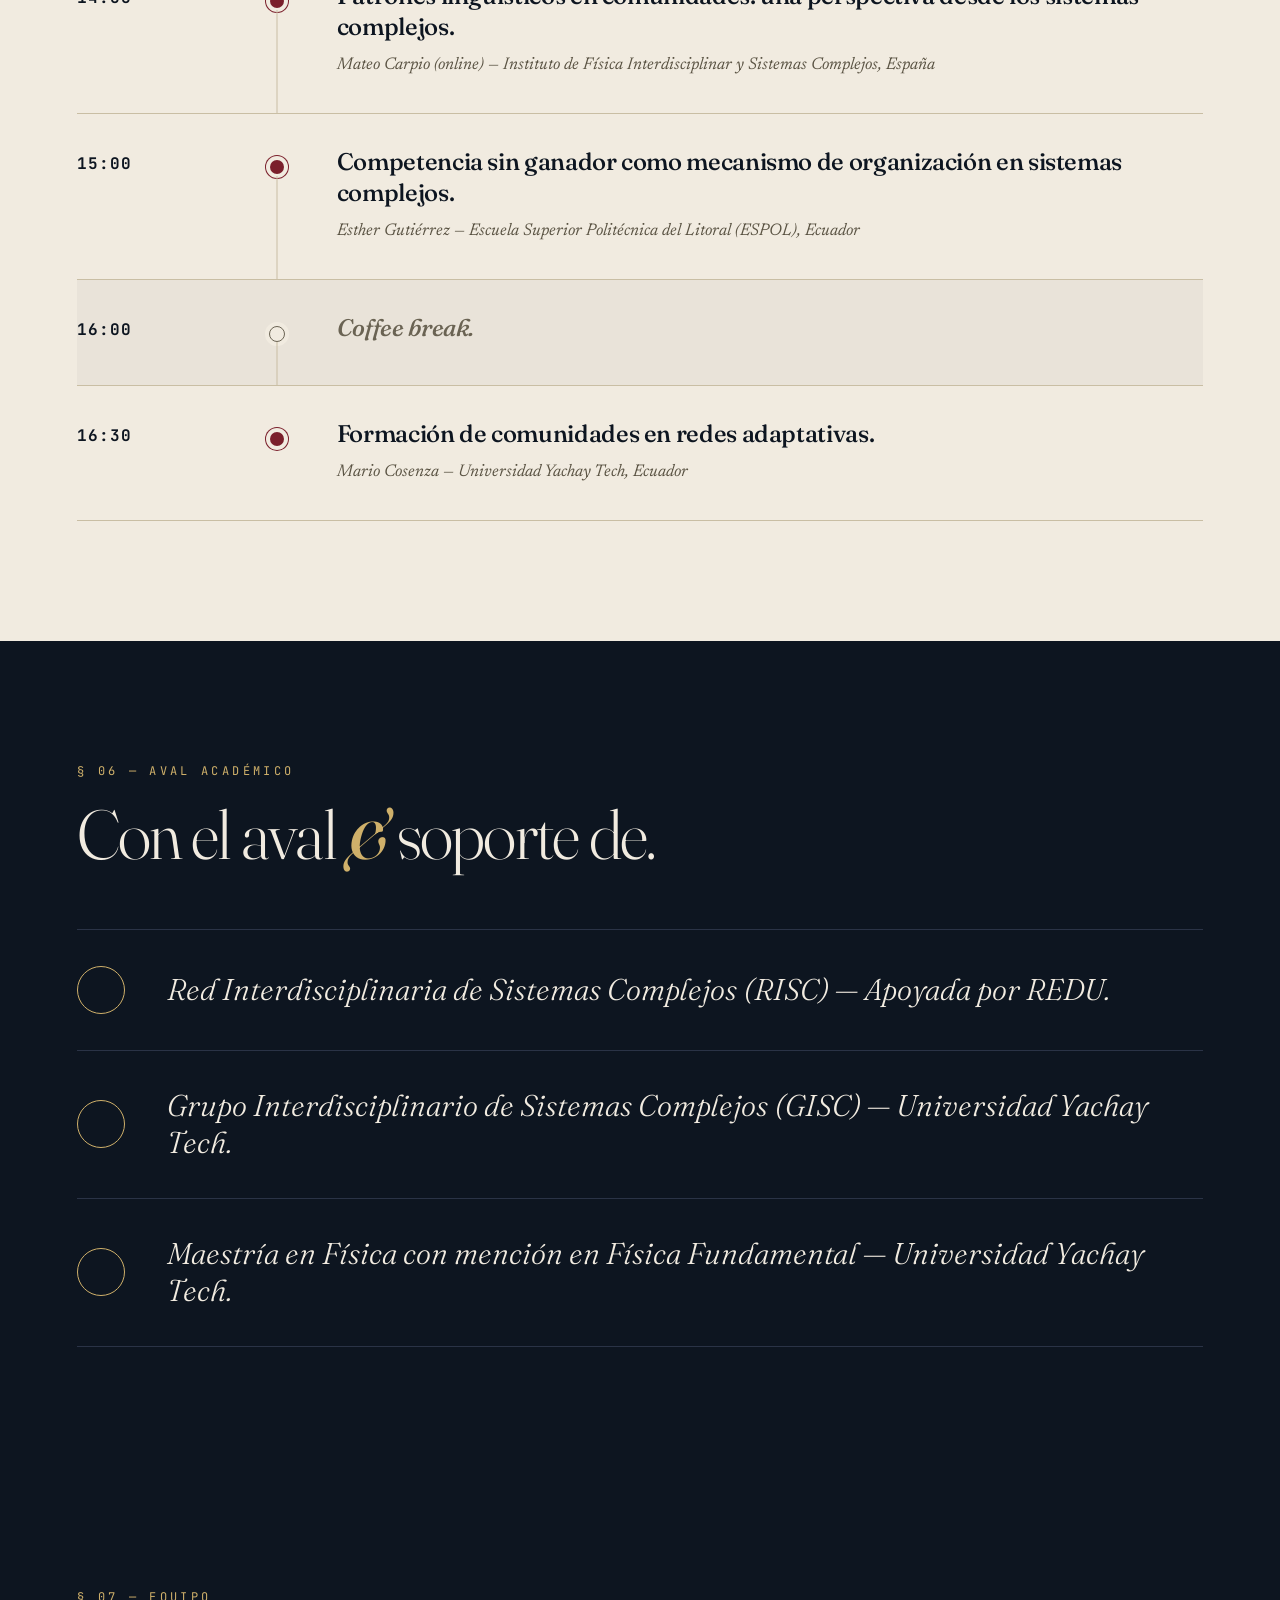
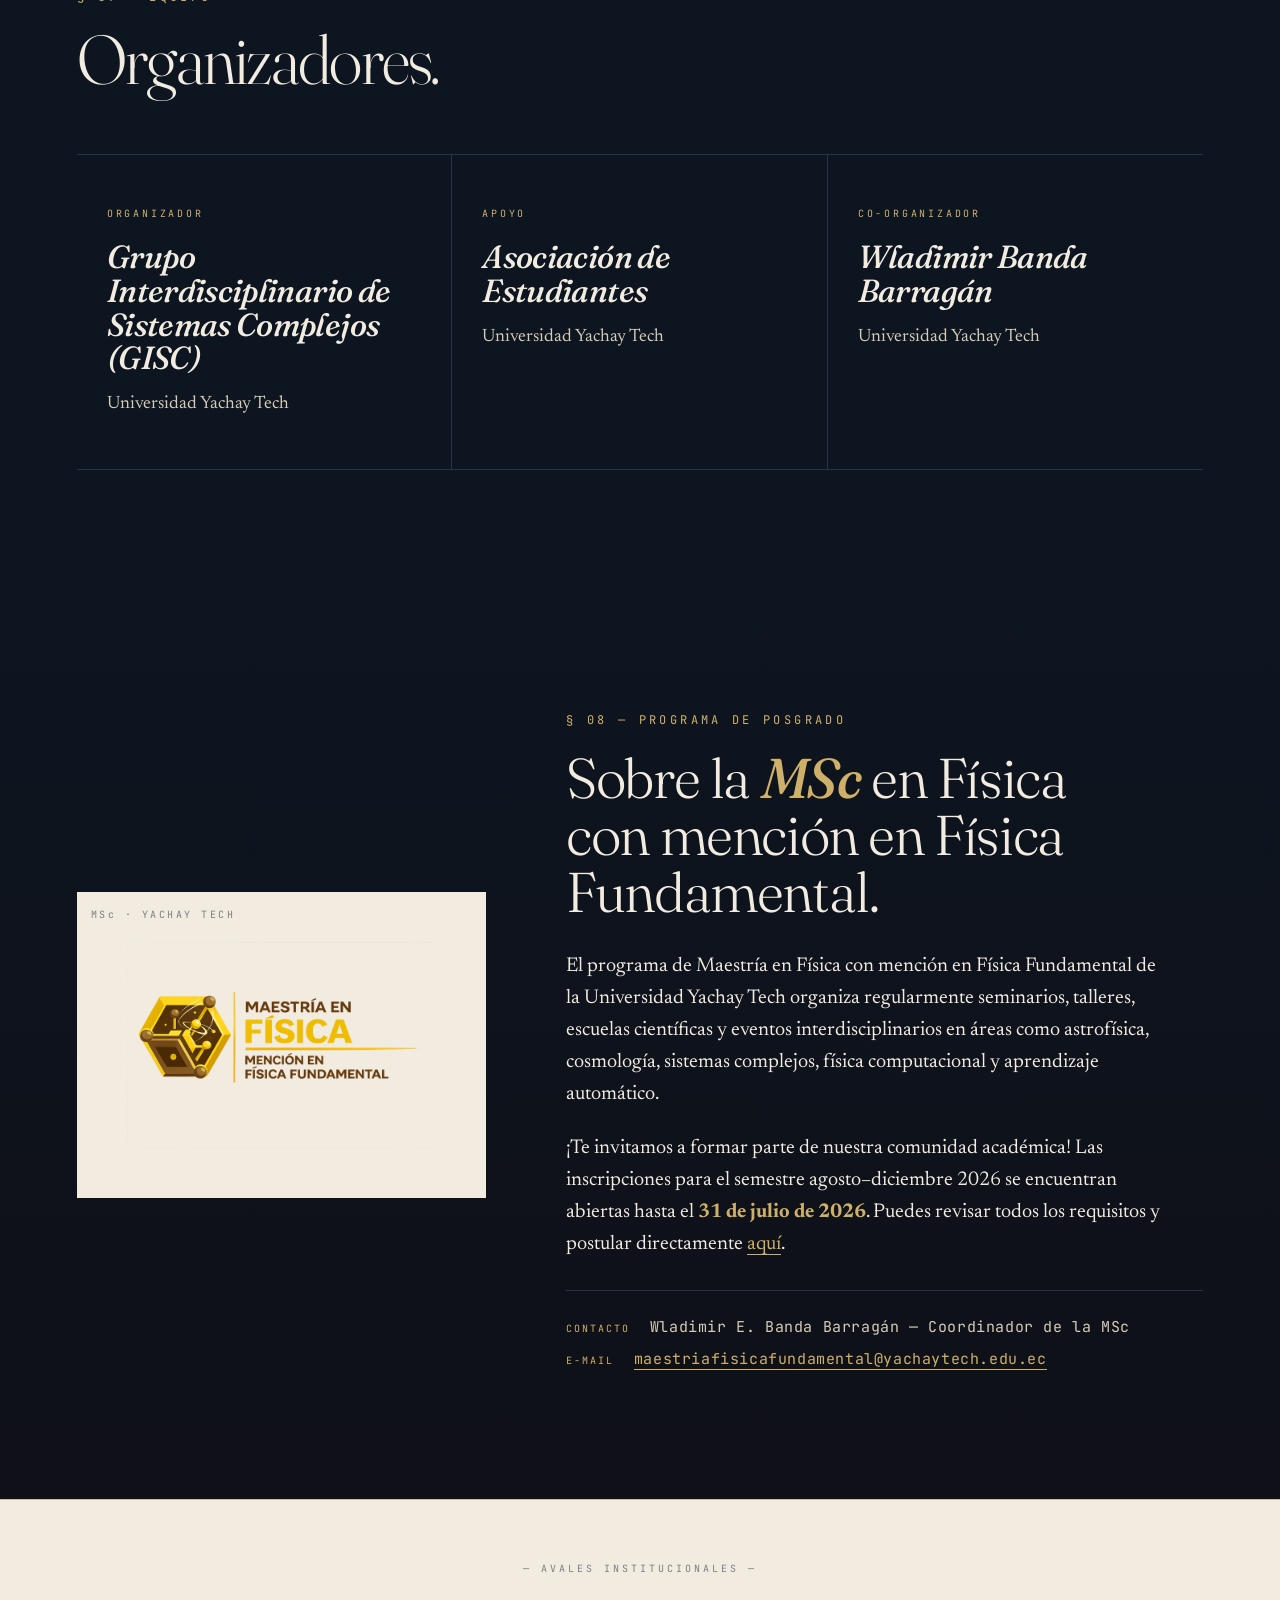
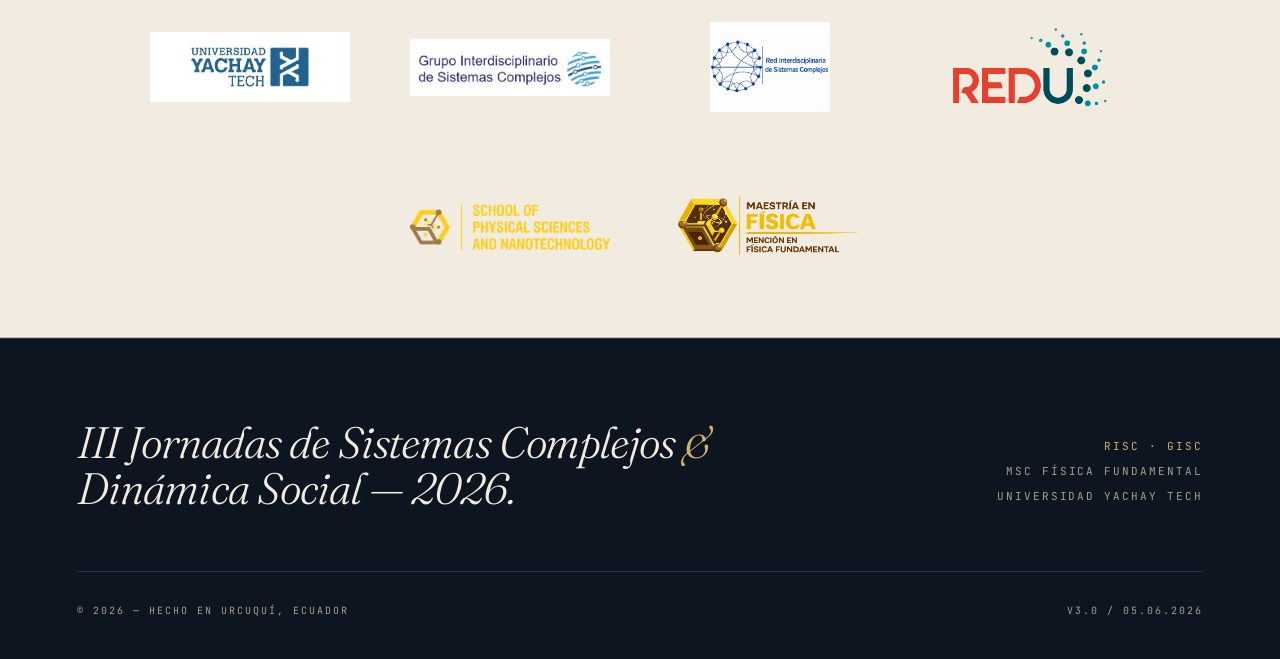
==== commit 46902e92: "Reordenar cronograma: 14:00 Mateo (online), 15:00 Esther, 16:30 Mario Cosenza" ====
--- a/sistemas-complejos.html
+++ b/sistemas-complejos.html
@@ -1070,8 +1070,8 @@
         <div class="t-time">14:00</div>
         <div class="t-marker"></div>
         <div>
-          <h4 class="t-title">Formación de comunidades en redes adaptativas.</h4>
-          <div class="t-speaker">Mario Cosenza — Universidad Yachay Tech, Ecuador</div>
+          <h4 class="t-title">Patrones lingüísticos en comunidades: una perspectiva desde los sistemas complejos.</h4>
+          <div class="t-speaker">Mateo Carpio (online) — Instituto de Física Interdisciplinar y Sistemas Complejos, España</div>
         </div>
       </div>
 
@@ -1079,8 +1079,8 @@
         <div class="t-time">15:00</div>
         <div class="t-marker"></div>
         <div>
-          <h4 class="t-title">Patrones lingüísticos en comunidades: una perspectiva desde los sistemas complejos.</h4>
-          <div class="t-speaker">Mateo Carpio (online) — Instituto de Física Interdisciplinar y Sistemas Complejos, España</div>
+          <h4 class="t-title">Competencia sin ganador como mecanismo de organización en sistemas complejos.</h4>
+          <div class="t-speaker">Esther Gutiérrez — Escuela Superior Politécnica del Litoral (ESPOL), Ecuador</div>
         </div>
       </div>
 
@@ -1096,8 +1096,8 @@
         <div class="t-time">16:30</div>
         <div class="t-marker"></div>
         <div>
-          <h4 class="t-title">Competencia sin ganador como mecanismo de organización en sistemas complejos.</h4>
-          <div class="t-speaker">Esther Gutiérrez — Escuela Superior Politécnica del Litoral (ESPOL), Ecuador</div>
+          <h4 class="t-title">Formación de comunidades en redes adaptativas.</h4>
+          <div class="t-speaker">Mario Cosenza — Universidad Yachay Tech, Ecuador</div>
         </div>
       </div>
 
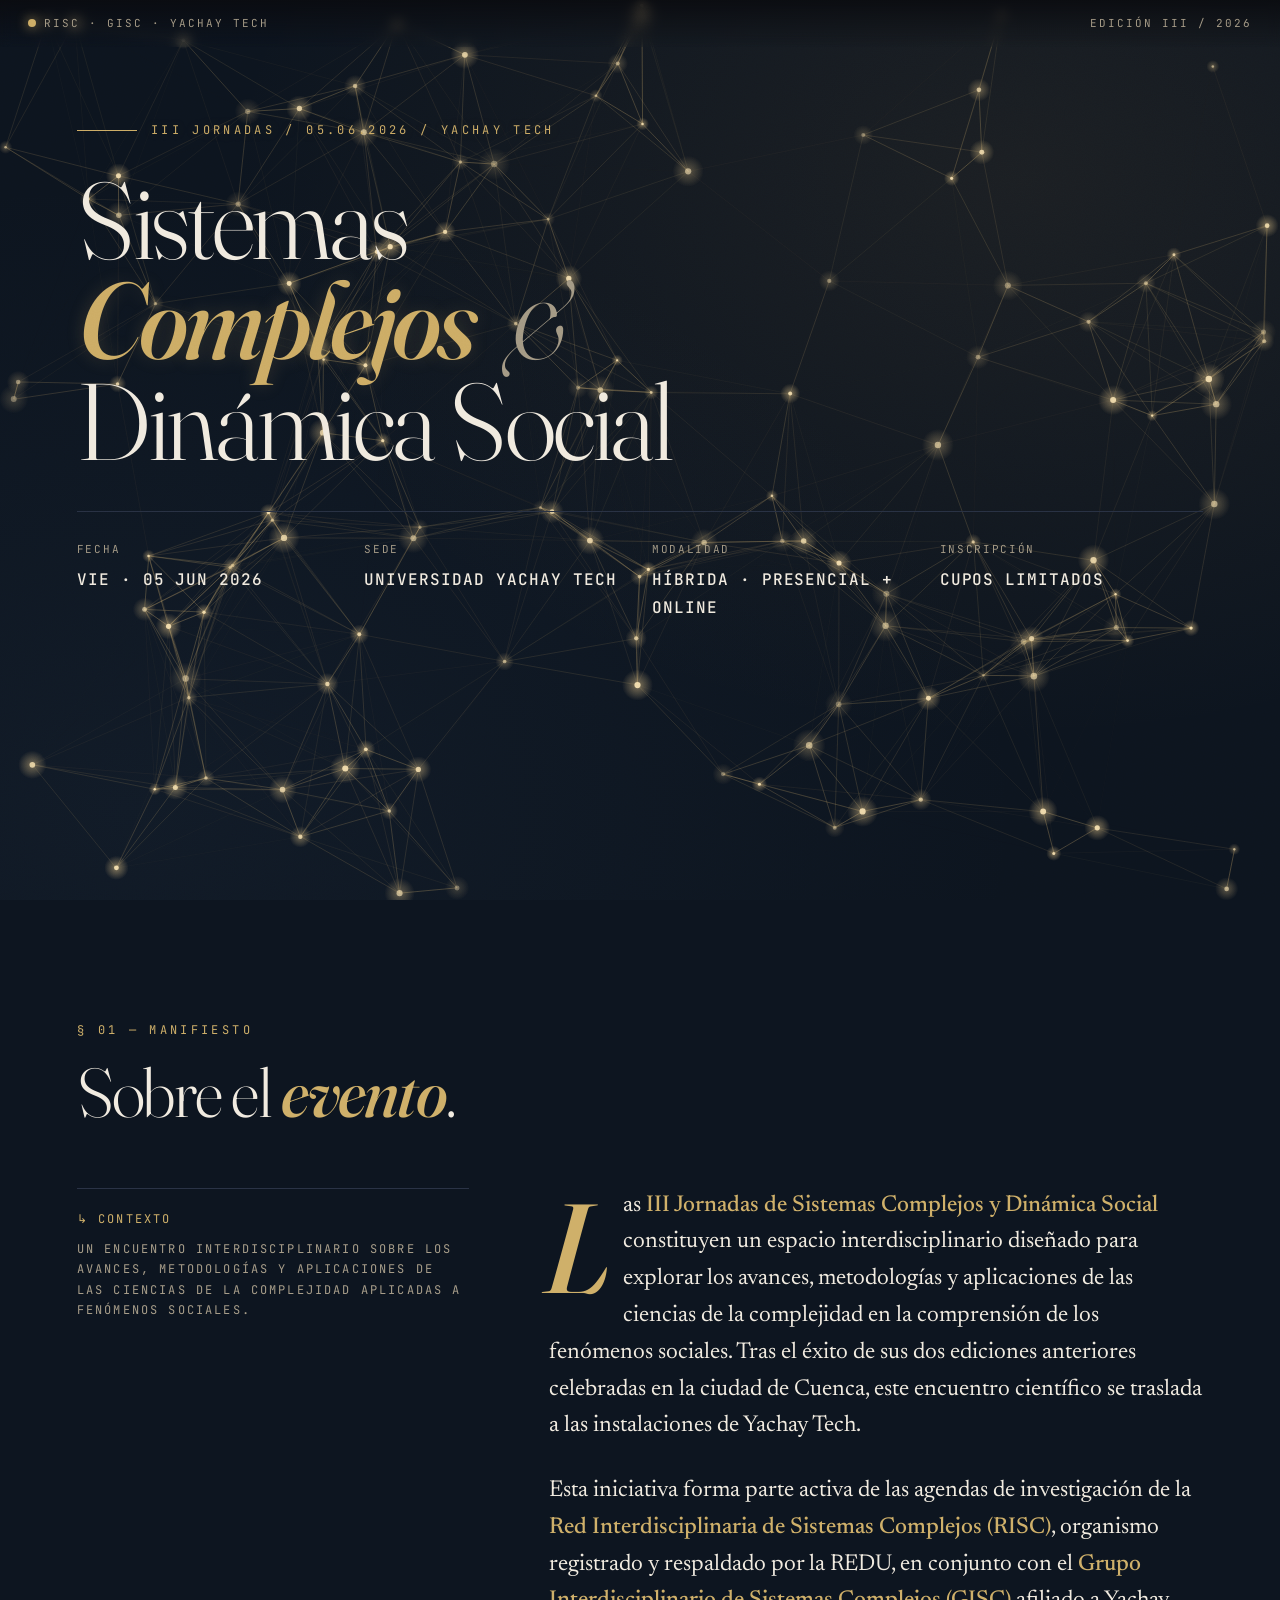
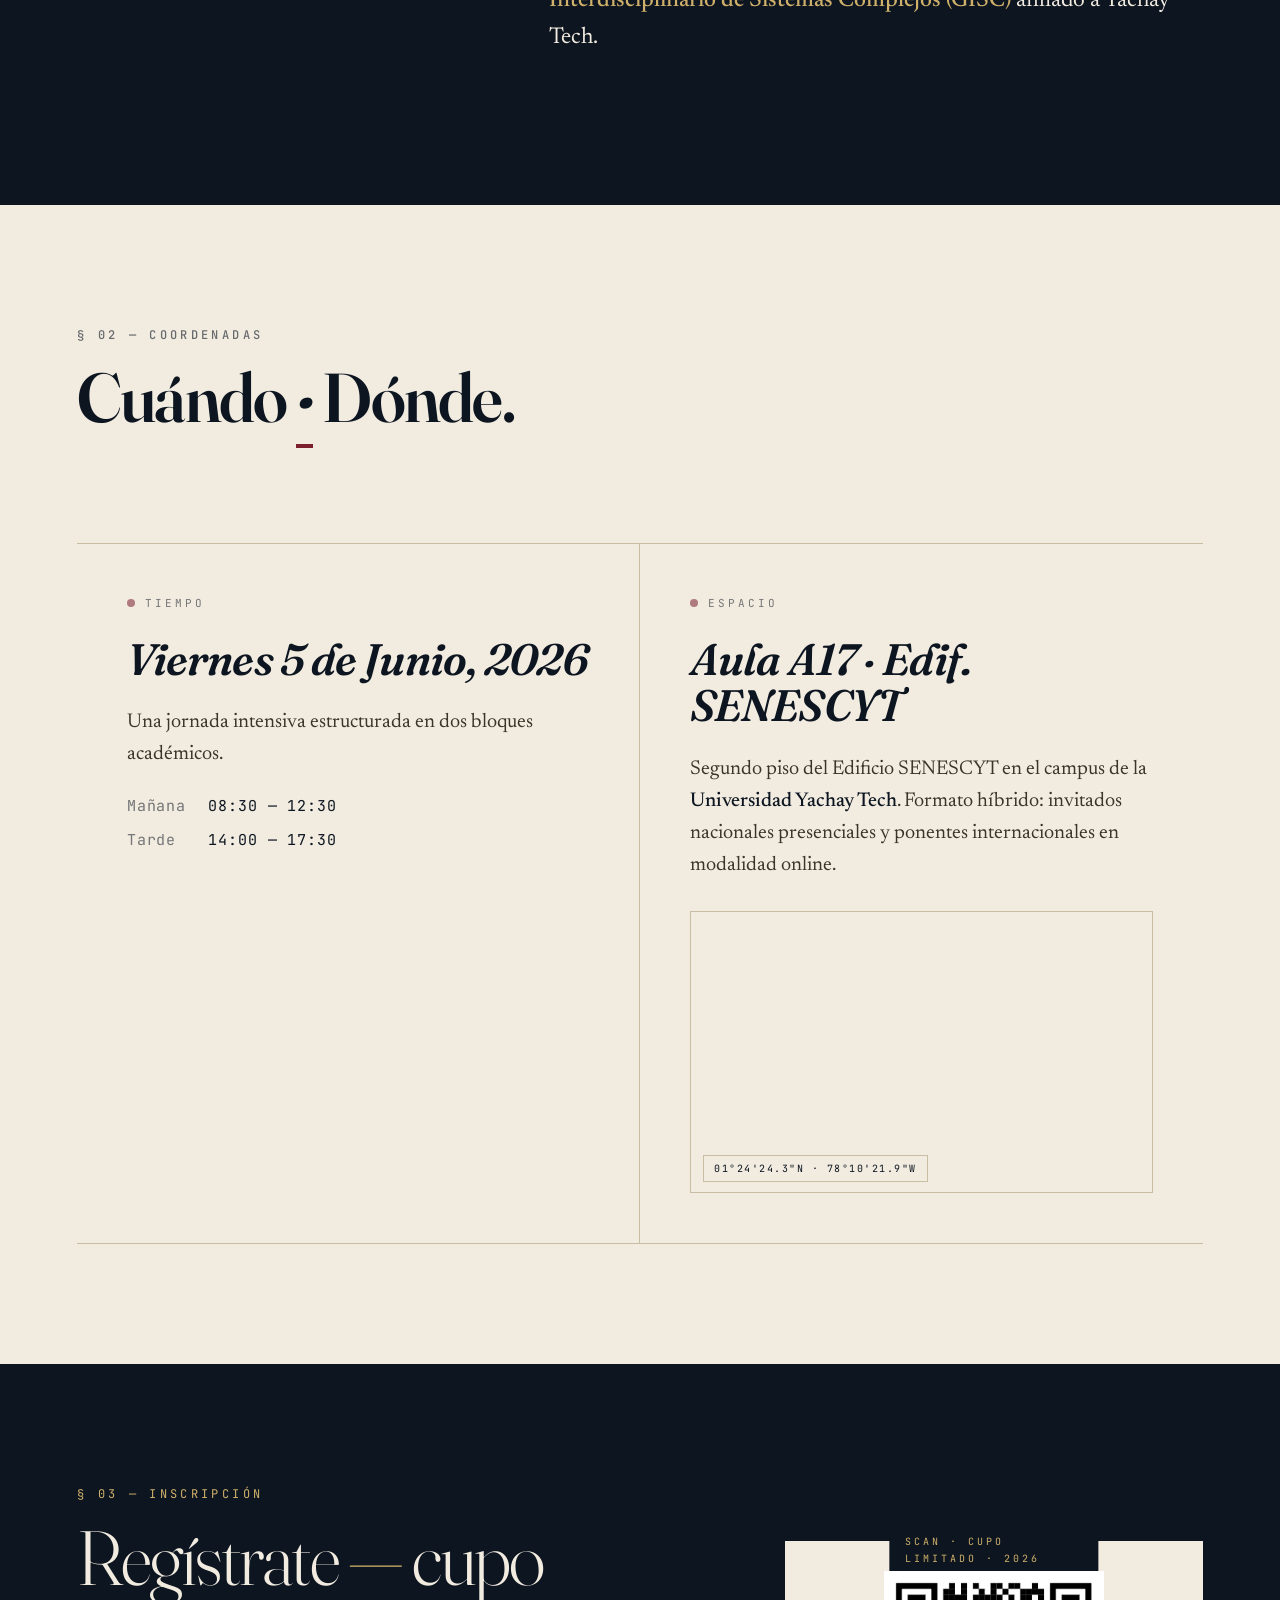
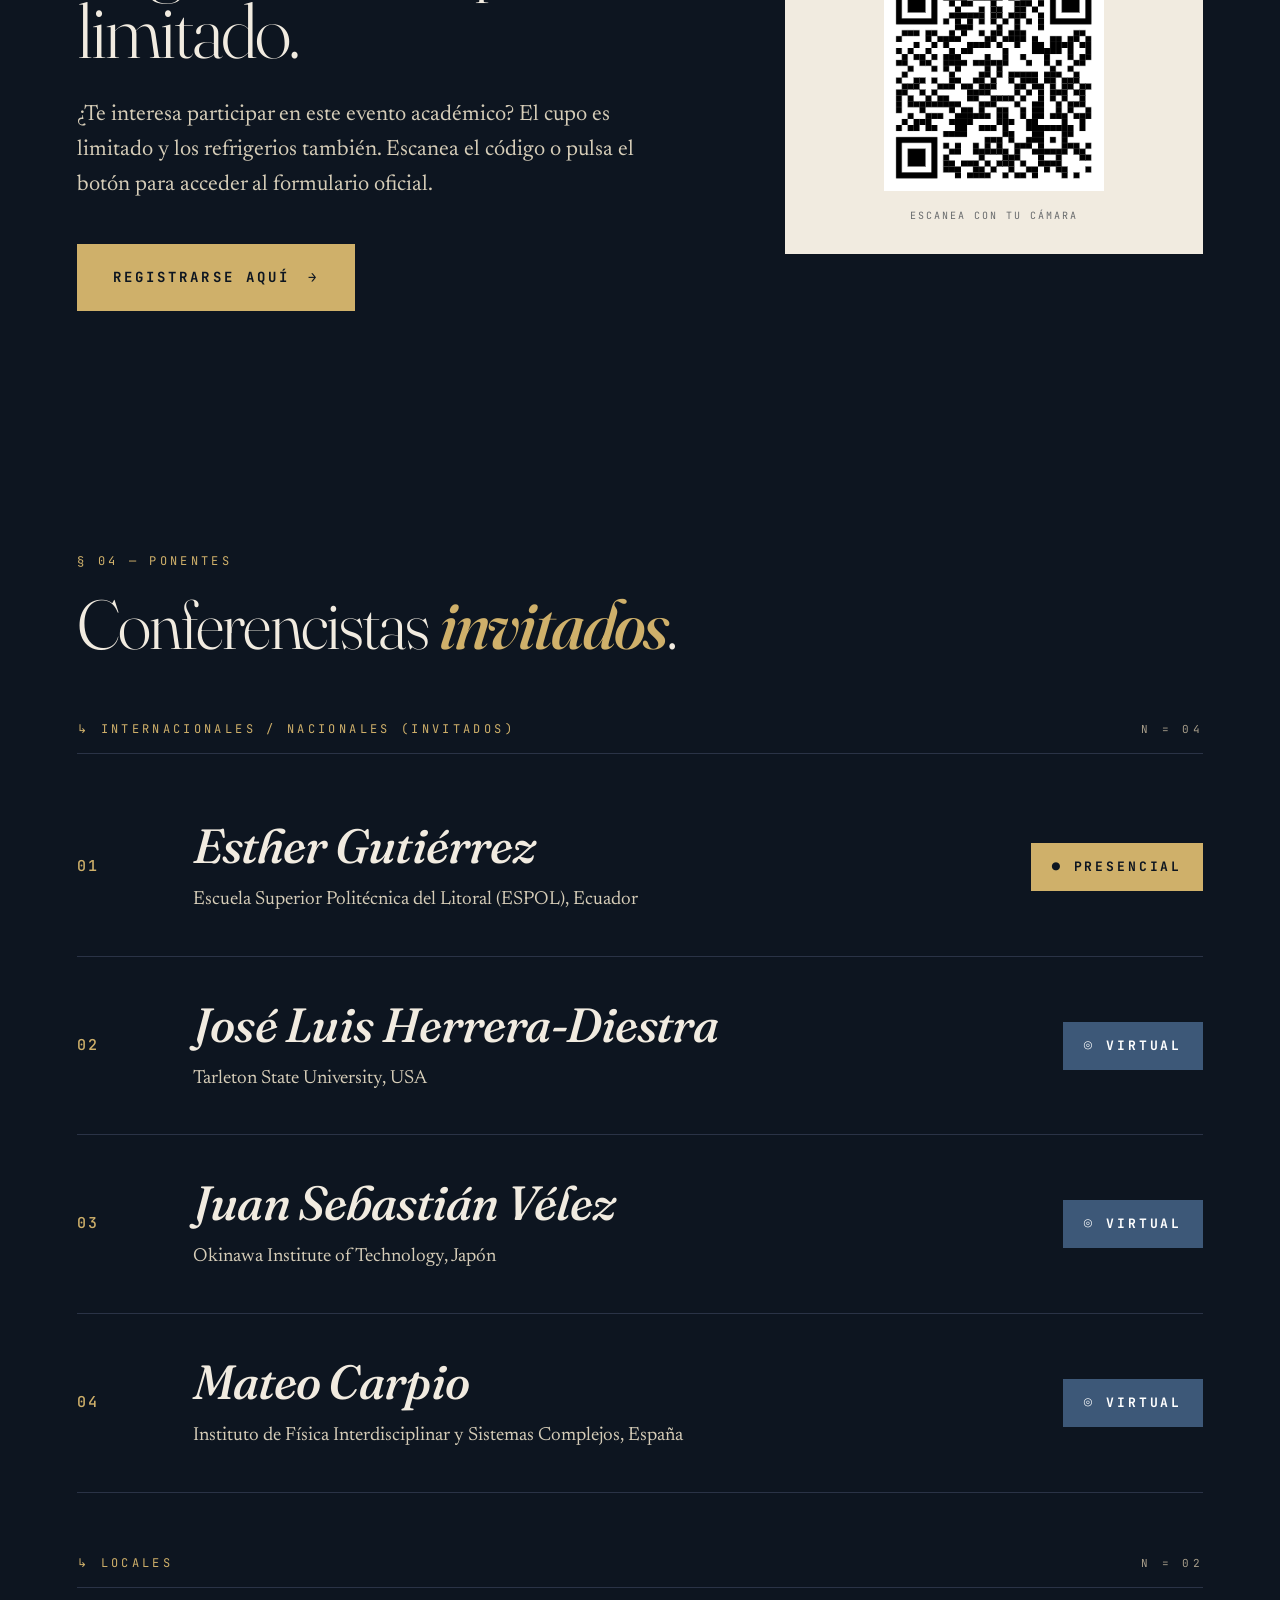
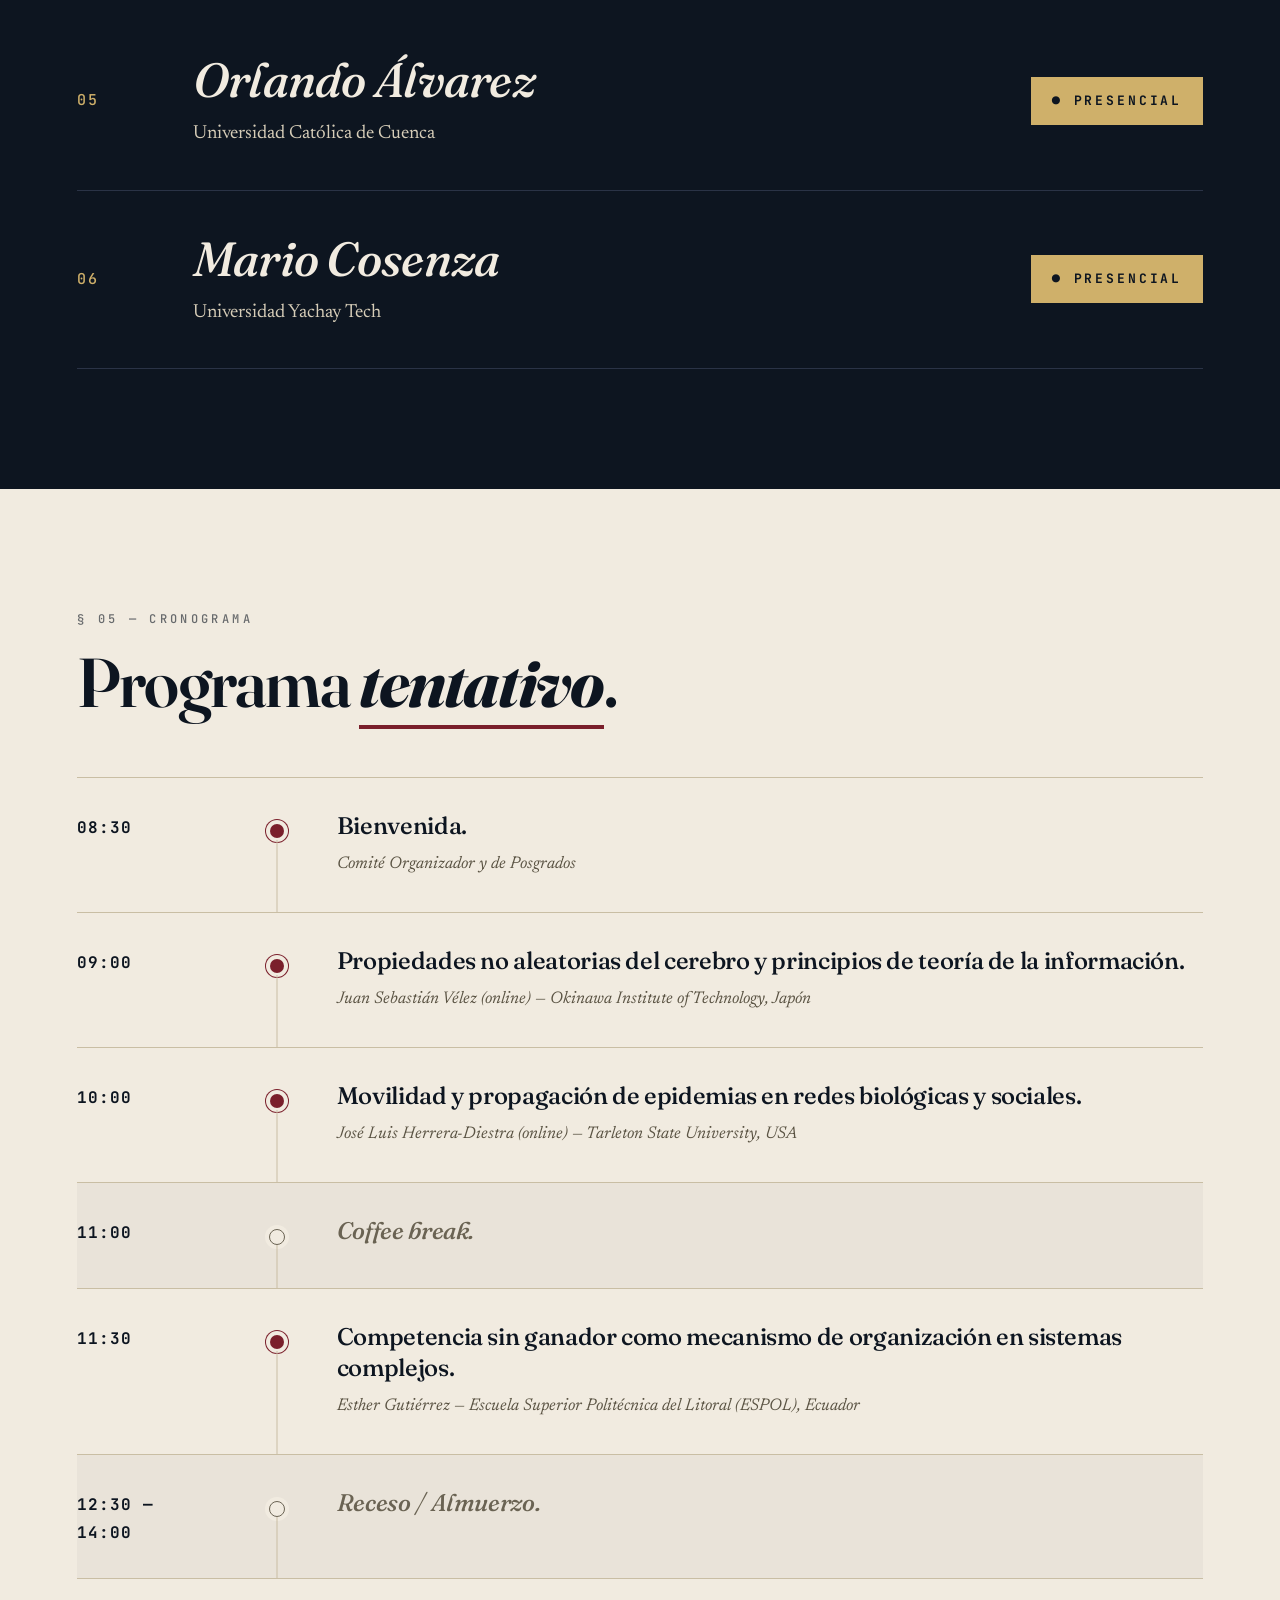
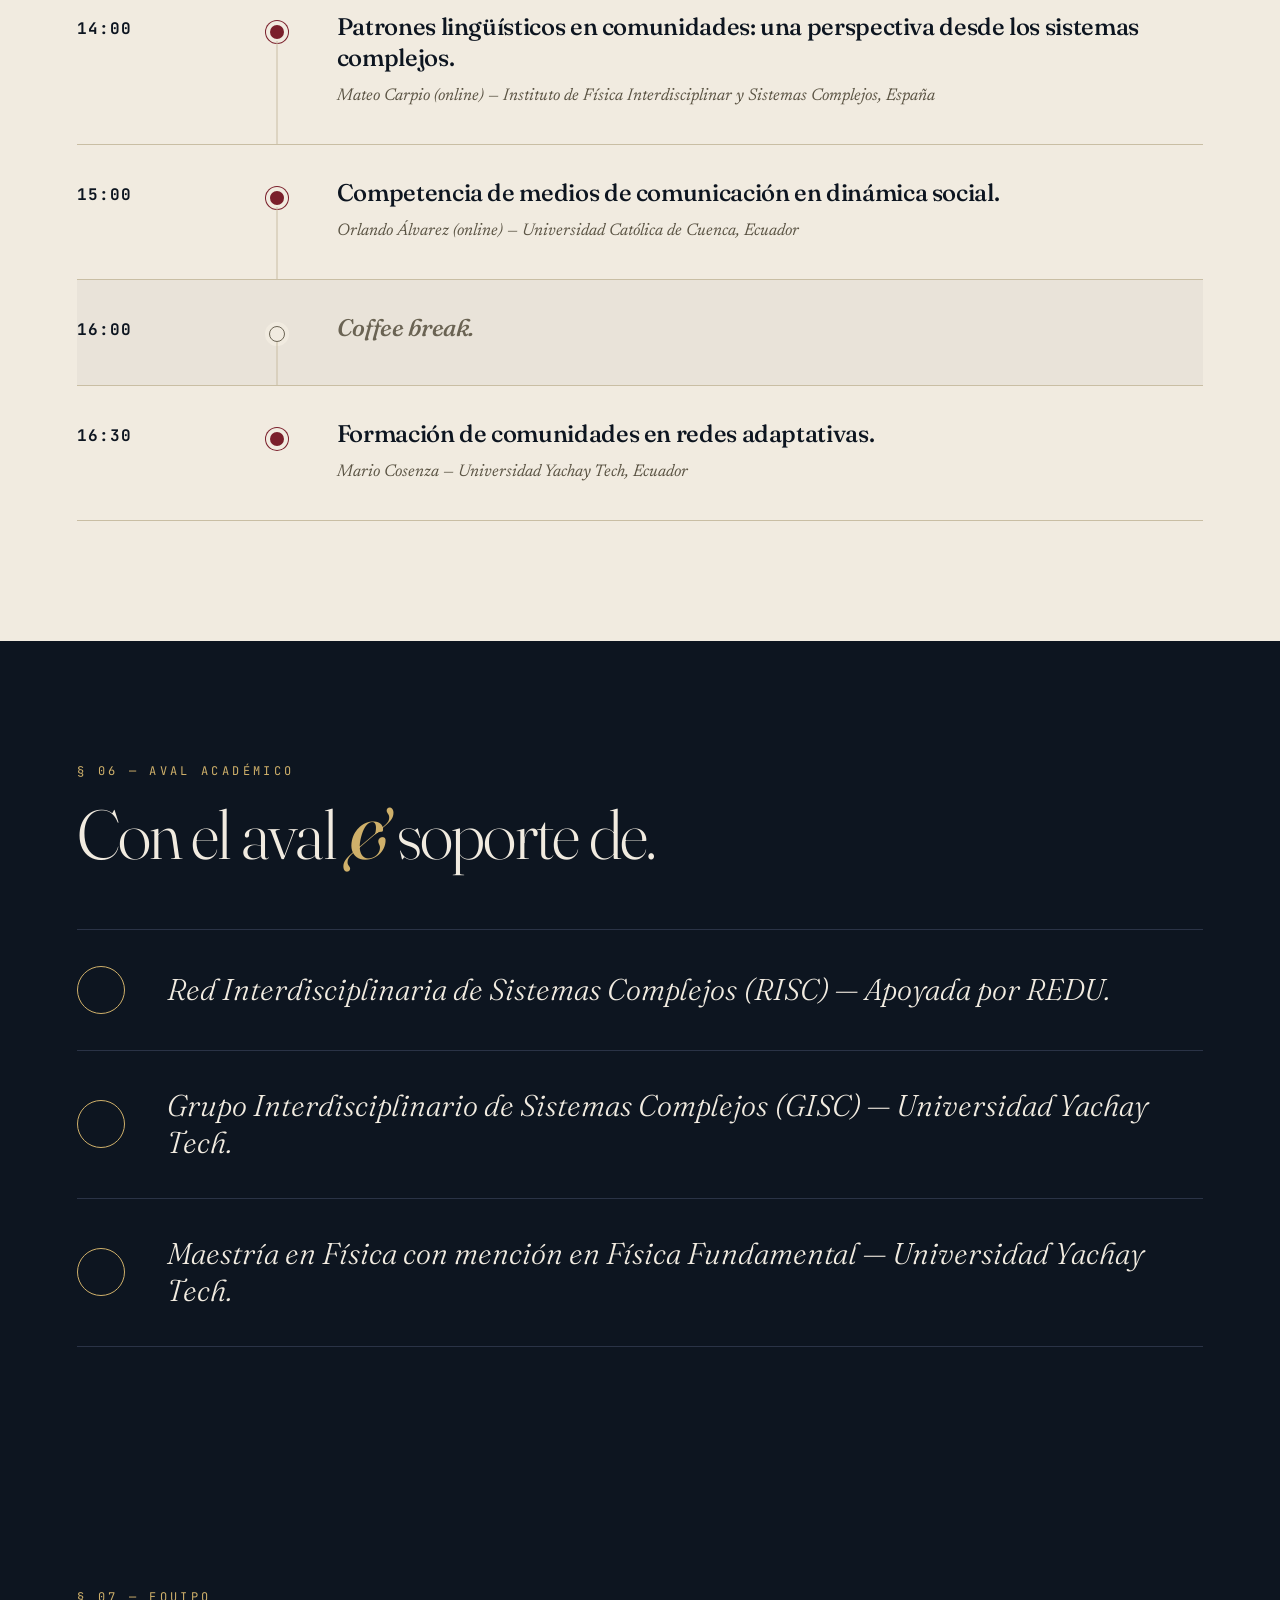
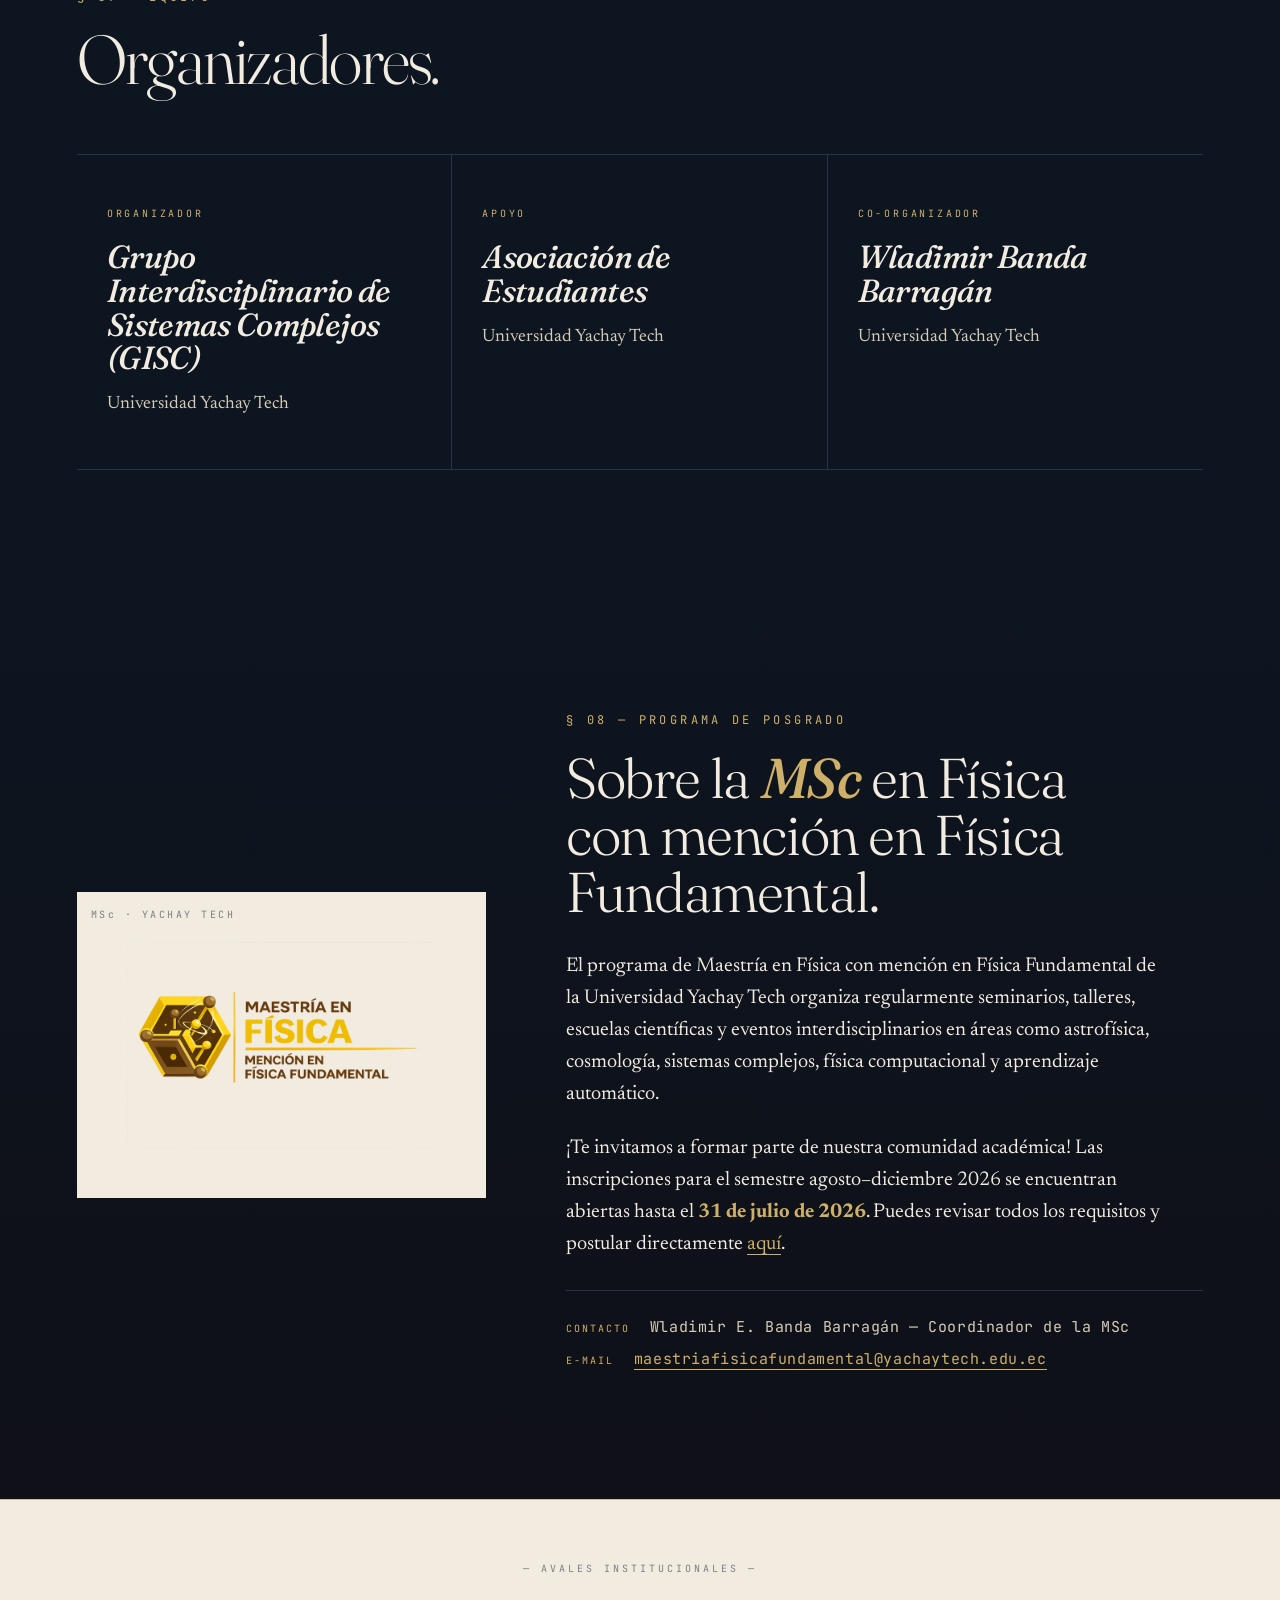
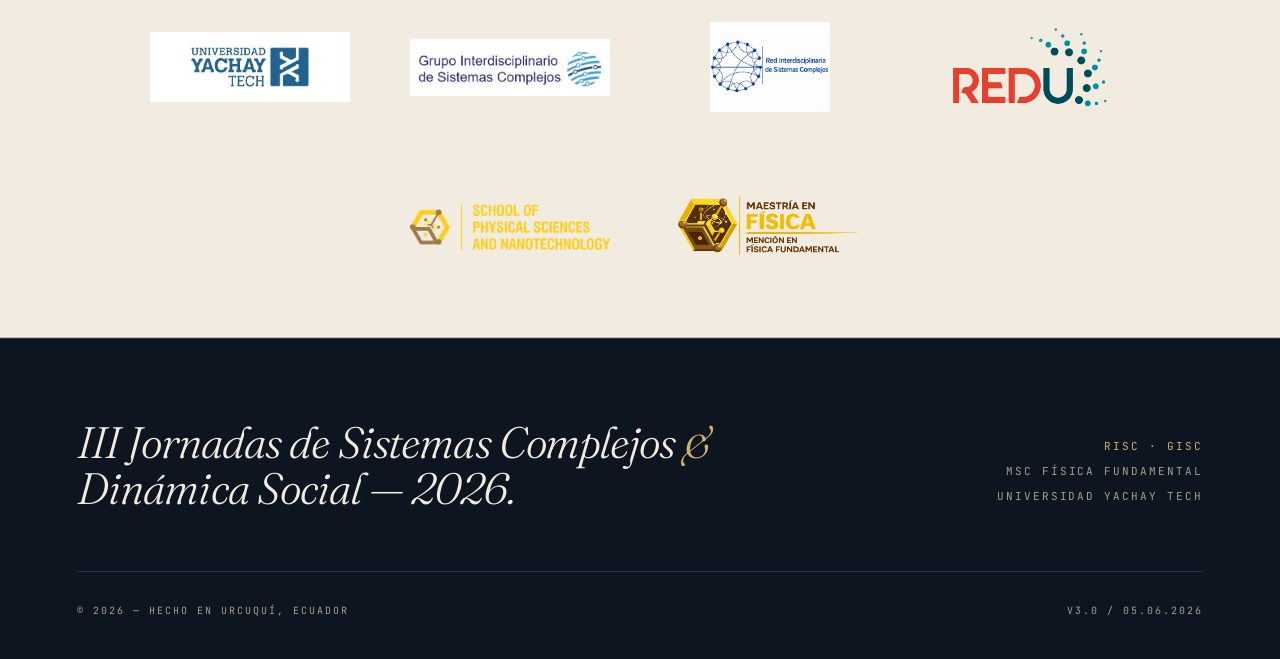
==== commit 21da7b2c: "Reordenar cronograma: Juan Sebastián 09:00, José Luis 10:00, Esther 11:30, Orlando 15:00 Co-Authored" ====
--- a/sistemas-complejos.html
+++ b/sistemas-complejos.html
@@ -1027,8 +1027,8 @@
         <div class="t-time">09:00</div>
         <div class="t-marker"></div>
         <div>
-          <h4 class="t-title">Movilidad y propagación de epidemias en redes biológicas y sociales.</h4>
-          <div class="t-speaker">José Luis Herrera-Diestra (online) — Tarleton State University, USA</div>
+          <h4 class="t-title">Propiedades no aleatorias del cerebro y principios de teoría de la información.</h4>
+          <div class="t-speaker">Juan Sebastián Vélez (online) — Okinawa Institute of Technology, Japón</div>
         </div>
       </div>
 
@@ -1036,8 +1036,8 @@
         <div class="t-time">10:00</div>
         <div class="t-marker"></div>
         <div>
-          <h4 class="t-title">Propiedades no aleatorias del cerebro y principios de teoría de la información.</h4>
-          <div class="t-speaker">Juan Sebastián Vélez (online) — Okinawa Institute of Technology, Japón</div>
+          <h4 class="t-title">Movilidad y propagación de epidemias en redes biológicas y sociales.</h4>
+          <div class="t-speaker">José Luis Herrera-Diestra (online) — Tarleton State University, USA</div>
         </div>
       </div>
 
@@ -1053,8 +1053,8 @@
         <div class="t-time">11:30</div>
         <div class="t-marker"></div>
         <div>
-          <h4 class="t-title">Competencia de medios de comunicación en dinámica social.</h4>
-          <div class="t-speaker">Orlando Álvarez — Universidad Católica de Cuenca, Ecuador</div>
+          <h4 class="t-title">Competencia sin ganador como mecanismo de organización en sistemas complejos.</h4>
+          <div class="t-speaker">Esther Gutiérrez — Escuela Superior Politécnica del Litoral (ESPOL), Ecuador</div>
         </div>
       </div>
 
@@ -1079,8 +1079,8 @@
         <div class="t-time">15:00</div>
         <div class="t-marker"></div>
         <div>
-          <h4 class="t-title">Competencia sin ganador como mecanismo de organización en sistemas complejos.</h4>
-          <div class="t-speaker">Esther Gutiérrez — Escuela Superior Politécnica del Litoral (ESPOL), Ecuador</div>
+          <h4 class="t-title">Competencia de medios de comunicación en dinámica social.</h4>
+          <div class="t-speaker">Orlando Álvarez (online) — Universidad Católica de Cuenca, Ecuador</div>
         </div>
       </div>
 
